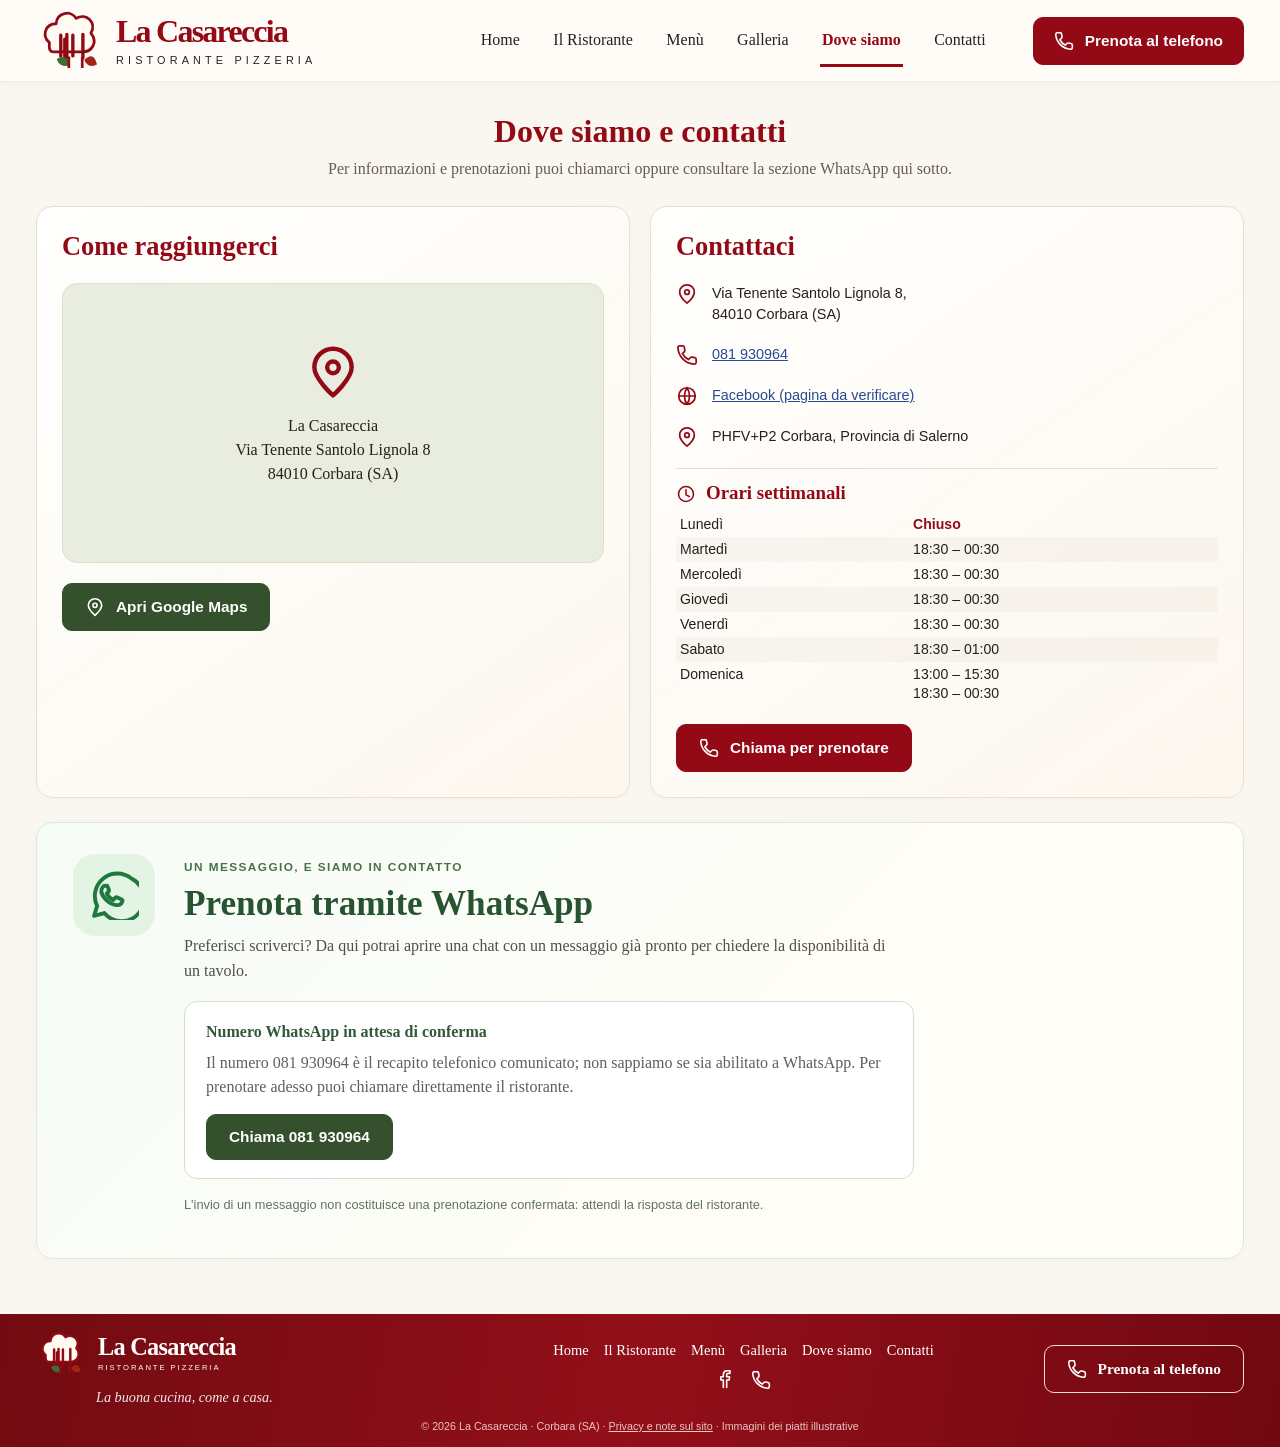
==== contatti.html @ fc39e76e "Add files via upload" ====
<!DOCTYPE html>
<html lang="it"><head><meta charset="utf-8"/><meta content="width=device-width,initial-scale=1,viewport-fit=cover" name="viewport"/><meta content="#910b15" name="theme-color"/><meta content="Indirizzo, telefono e orari di La Casareccia a Corbara." name="description"/><title>Dove siamo e contatti | La Casareccia · Corbara</title><link href="img/logo.svg" rel="icon" type="image/svg+xml"/><link href="css/style.css" rel="stylesheet"/><script defer="" src="js/menu-data.js"></script><script defer="" src="js/site-config.js"></script><script defer="" src="js/script.js"></script></head><body class=""><a class="sr-only" href="#contenuto">Vai al contenuto principale</a><header class="site-header"><div class="header-inner container"><a aria-label="La Casareccia, torna alla Home" class="brand" href="index.html"><img alt="" class="brand-icon" height="67" src="img/logo.svg" width="67"/><span><span class="brand-name">La Casareccia</span><span class="brand-subtitle">RISTORANTE PIZZERIA</span></span></a><nav aria-label="Navigazione principale" class="nav-links"><a href="index.html">Home</a><a href="ristorante.html">Il Ristorante</a><a href="menu.html">Menù</a><a href="galleria.html">Galleria</a><a aria-current="page" href="contatti.html">Dove siamo</a><a href="contatti.html#contatti">Contatti</a></nav><button class="btn header-cta" data-open-phone="" type="button"><svg aria-hidden="true" class="icon" fill="none" stroke="currentColor" stroke-linecap="round" stroke-linejoin="round" stroke-width="1.9" viewbox="0 0 24 24"><path d="M22 16.9v3a2 2 0 0 1-2.2 2A19 19 0 0 1 2.1 4.2 2 2 0 0 1 4.1 2h3a2 2 0 0 1 2 1.7l.5 3a2 2 0 0 1-.6 1.8l-2 2a16 16 0 0 0 6.5 6.5l2-2a2 2 0 0 1 1.8-.6l3 .5a2 2 0 0 1 1.7 2Z"></path></svg> Prenota al telefono</button><button aria-controls="mobile-navigation" aria-expanded="false" aria-label="Apri il menu di navigazione" class="menu-toggle" data-menu-toggle="" type="button"><svg aria-hidden="true" class="icon" fill="none" stroke="currentColor" stroke-linecap="round" stroke-linejoin="round" stroke-width="1.9" viewbox="0 0 24 24"><path d="M4 6h16M4 12h16M4 18h16"></path></svg></button></div></header><nav aria-label="Navigazione su smartphone" class="mobile-nav" id="mobile-navigation"><div class="mobile-nav-content"><a href="index.html">Home</a><a href="ristorante.html">Il Ristorante</a><a href="menu.html">Menù</a><a href="galleria.html">Galleria</a><a href="contatti.html">Dove siamo</a><a href="contatti.html#contatti">Contatti</a><button class="btn" data-open-phone="" type="button"><svg aria-hidden="true" class="icon" fill="none" stroke="currentColor" stroke-linecap="round" stroke-linejoin="round" stroke-width="1.9" viewbox="0 0 24 24"><path d="M22 16.9v3a2 2 0 0 1-2.2 2A19 19 0 0 1 2.1 4.2 2 2 0 0 1 4.1 2h3a2 2 0 0 1 2 1.7l.5 3a2 2 0 0 1-.6 1.8l-2 2a16 16 0 0 0 6.5 6.5l2-2a2 2 0 0 1 1.8-.6l3 .5a2 2 0 0 1 1.7 2Z"></path></svg> Prenota al telefono</button></div></nav><main class="subpage-main" id="contenuto"><div class="container"><h1 class="page-title">Dove siamo e contatti</h1><p class="page-sub">Per informazioni e prenotazioni puoi chiamarci oppure consultare la sezione WhatsApp qui sotto.</p><div class="contact-layout"><section class="surface contact-box"><h2>Come raggiungerci</h2><div class="contact-map"><svg aria-hidden="true" class="icon" fill="none" stroke="currentColor" stroke-linecap="round" stroke-linejoin="round" stroke-width="1.9" viewbox="0 0 24 24"><path d="M20 10c0 5-8 12-8 12S4 15 4 10a8 8 0 1 1 16 0Z"></path><circle cx="12" cy="10" r="2.5"></circle></svg><p>La Casareccia<br/>Via Tenente Santolo Lignola 8<br/>84010 Corbara (SA)</p></div><a class="btn btn-green" href="https://www.google.com/maps/search/?api=1&amp;query=Via+Tenente+Santolo+Lignola+8+Corbara+SA" rel="noopener noreferrer" target="_blank"><svg aria-hidden="true" class="icon" fill="none" stroke="currentColor" stroke-linecap="round" stroke-linejoin="round" stroke-width="1.9" viewbox="0 0 24 24"><path d="M20 10c0 5-8 12-8 12S4 15 4 10a8 8 0 1 1 16 0Z"></path><circle cx="12" cy="10" r="2.5"></circle></svg> Apri Google Maps</a></section><section class="surface contact-box" id="contatti"><h2>Contattaci</h2><ul class="info-links"><li><svg aria-hidden="true" class="icon" fill="none" stroke="currentColor" stroke-linecap="round" stroke-linejoin="round" stroke-width="1.9" viewbox="0 0 24 24"><path d="M20 10c0 5-8 12-8 12S4 15 4 10a8 8 0 1 1 16 0Z"></path><circle cx="12" cy="10" r="2.5"></circle></svg><span>Via Tenente Santolo Lignola 8,<br/>84010 Corbara (SA)</span></li><li><svg aria-hidden="true" class="icon" fill="none" stroke="currentColor" stroke-linecap="round" stroke-linejoin="round" stroke-width="1.9" viewbox="0 0 24 24"><path d="M22 16.9v3a2 2 0 0 1-2.2 2A19 19 0 0 1 2.1 4.2 2 2 0 0 1 4.1 2h3a2 2 0 0 1 2 1.7l.5 3a2 2 0 0 1-.6 1.8l-2 2a16 16 0 0 0 6.5 6.5l2-2a2 2 0 0 1 1.8-.6l3 .5a2 2 0 0 1 1.7 2Z"></path></svg><a href="tel:+39081930964">081 930964</a></li><li><svg aria-hidden="true" class="icon" fill="none" stroke="currentColor" stroke-linecap="round" stroke-linejoin="round" stroke-width="1.9" viewbox="0 0 24 24"><circle cx="12" cy="12" r="9"></circle><path d="M3 12h18M12 3a16 16 0 0 1 0 18M12 3a16 16 0 0 0 0 18"></path></svg><a href="https://www.facebook.com/" rel="noopener noreferrer" target="_blank">Facebook (pagina da verificare)</a></li><li><svg aria-hidden="true" class="icon" fill="none" stroke="currentColor" stroke-linecap="round" stroke-linejoin="round" stroke-width="1.9" viewbox="0 0 24 24"><path d="M20 10c0 5-8 12-8 12S4 15 4 10a8 8 0 1 1 16 0Z"></path><circle cx="12" cy="10" r="2.5"></circle></svg><span>PHFV+P2 Corbara, Provincia di Salerno</span></li></ul><hr class="home-divider"/><h3 class="hours-heading"><svg aria-hidden="true" class="icon" fill="none" stroke="currentColor" stroke-linecap="round" stroke-linejoin="round" stroke-width="1.9" viewbox="0 0 24 24"><circle cx="12" cy="12" r="9"></circle><path d="M12 7v6l4 2"></path></svg> Orari settimanali</h3><table class="opening-table"><caption class="sr-only">Orari di apertura da lunedì a domenica</caption><tbody><tr><td>Lunedì</td><td class="closed">Chiuso</td></tr><tr><td>Martedì</td><td>18:30 – 00:30</td></tr><tr><td>Mercoledì</td><td>18:30 – 00:30</td></tr><tr><td>Giovedì</td><td>18:30 – 00:30</td></tr><tr><td>Venerdì</td><td>18:30 – 00:30</td></tr><tr><td>Sabato</td><td>18:30 – 01:00</td></tr><tr><td>Domenica</td><td>13:00 – 15:30<span class="hours-extra">18:30 – 00:30</span></td></tr></tbody></table><a class="btn" href="tel:+39081930964" style="margin-top:18px"><svg aria-hidden="true" class="icon" fill="none" stroke="currentColor" stroke-linecap="round" stroke-linejoin="round" stroke-width="1.9" viewbox="0 0 24 24"><path d="M22 16.9v3a2 2 0 0 1-2.2 2A19 19 0 0 1 2.1 4.2 2 2 0 0 1 4.1 2h3a2 2 0 0 1 2 1.7l.5 3a2 2 0 0 1-.6 1.8l-2 2a16 16 0 0 0 6.5 6.5l2-2a2 2 0 0 1 1.8-.6l3 .5a2 2 0 0 1 1.7 2Z"></path></svg> Chiama per prenotare</a></section></div><section aria-labelledby="whatsapp-title" class="surface whatsapp-section" id="prenota-whatsapp">
<div aria-hidden="true" class="whatsapp-symbol">
<svg class="icon" fill="none" stroke="currentColor" stroke-linecap="round" stroke-linejoin="round" stroke-width="1.8" viewbox="0 0 24 24"><path d="M20.3 3.7A11 11 0 0 0 3.5 17.1L2 22l5-1.4A11 11 0 1 0 20.3 3.7Z"></path><path d="M8.4 7.7c-.3-.6-.6-.5-1-.5-.5 0-.9.3-1.2.7-1.4 1.7-.2 4.2 1.6 6.1 1.9 2 4.8 3.2 6.6 2.5.6-.2 1.3-1.2 1.5-1.8.1-.3 0-.5-.3-.7l-2.5-1.1c-.3-.1-.5 0-.7.2l-1 1.1c-1.3-.6-2.5-1.8-3.2-3.1l.9-1c.2-.3.3-.5.2-.8l-.9-2.1Z"></path></svg>
</div>
<div class="whatsapp-copy">
<span class="eyebrow">Un messaggio, e siamo in contatto</span>
<h2 id="whatsapp-title">Prenota tramite WhatsApp</h2>
<p>Preferisci scriverci? Da qui potrai aprire una chat con un messaggio già pronto per chiedere la disponibilità di un tavolo.</p>
<a class="btn btn-whatsapp" data-whatsapp-action="" hidden="" href="#prenota-whatsapp" rel="noopener noreferrer" target="_blank">Apri WhatsApp <span aria-hidden="true">↗</span></a>
<div class="whatsapp-pending" data-whatsapp-pending="" role="status">
<strong>Numero WhatsApp in attesa di conferma</strong>
<p>Il numero 081 930964 è il recapito telefonico comunicato; non sappiamo se sia abilitato a WhatsApp. Per prenotare adesso puoi chiamare direttamente il ristorante.</p>
<a class="btn btn-green" href="tel:+39081930964">Chiama 081 930964</a>
</div>
<p class="whatsapp-footnote">L'invio di un messaggio non costituisce una prenotazione confermata: attendi la risposta del ristorante.</p>
</div>
</section></div></main><footer class="site-footer"><div class="footer-inner container"><div><div class="brand footer-brand"><img alt="" class="brand-icon" height="50" src="img/logo.svg" width="50"/><span><span class="brand-name">La Casareccia</span><span class="brand-subtitle">RISTORANTE PIZZERIA</span></span></div><p class="footer-tagline">La buona cucina, come a casa.</p></div><div class="footer-center"><nav aria-label="Navigazione a piè di pagina" class="footer-links"><a href="index.html">Home</a><a href="ristorante.html">Il Ristorante</a><a href="menu.html">Menù</a><a href="galleria.html">Galleria</a><a href="contatti.html">Dove siamo</a><a href="contatti.html#contatti">Contatti</a></nav><div class="footer-social"><a aria-label="Facebook (pagina da verificare)" href="https://www.facebook.com/" rel="noopener noreferrer" target="_blank"><svg aria-hidden="true" class="icon" fill="none" stroke="currentColor" stroke-linecap="round" stroke-linejoin="round" stroke-width="1.9" viewbox="0 0 24 24"><path d="M14 21v-9h3l.5-4H14V6c0-1.2.4-2 2-2h2V1c-.5-.1-1.7-.2-3-.2-3 0-5 1.8-5 5V8H7v4h3v9"></path></svg></a><a aria-label="Chiama La Casareccia" href="tel:+39081930964"><svg aria-hidden="true" class="icon" fill="none" stroke="currentColor" stroke-linecap="round" stroke-linejoin="round" stroke-width="1.9" viewbox="0 0 24 24"><path d="M22 16.9v3a2 2 0 0 1-2.2 2A19 19 0 0 1 2.1 4.2 2 2 0 0 1 4.1 2h3a2 2 0 0 1 2 1.7l.5 3a2 2 0 0 1-.6 1.8l-2 2a16 16 0 0 0 6.5 6.5l2-2a2 2 0 0 1 1.8-.6l3 .5a2 2 0 0 1 1.7 2Z"></path></svg></a></div></div><div class="footer-end"><button class="btn btn-outline" data-open-phone="" type="button"><svg aria-hidden="true" class="icon" fill="none" stroke="currentColor" stroke-linecap="round" stroke-linejoin="round" stroke-width="1.9" viewbox="0 0 24 24"><path d="M22 16.9v3a2 2 0 0 1-2.2 2A19 19 0 0 1 2.1 4.2 2 2 0 0 1 4.1 2h3a2 2 0 0 1 2 1.7l.5 3a2 2 0 0 1-.6 1.8l-2 2a16 16 0 0 0 6.5 6.5l2-2a2 2 0 0 1 1.8-.6l3 .5a2 2 0 0 1 1.7 2Z"></path></svg> Prenota al telefono</button></div></div><div class="footer-copy container">© <span data-current-year="">2026</span> La Casareccia · Corbara (SA) · <a href="privacy.html" style="color:inherit">Privacy e note sul sito</a> · Immagini dei piatti illustrative</div></footer><div class="mobile-bottom-cta"><a class="btn btn-outline" href="menu.html"><svg aria-hidden="true" class="icon" fill="none" stroke="currentColor" stroke-linecap="round" stroke-linejoin="round" stroke-width="1.9" viewbox="0 0 24 24"><path d="M4 3v7a3 3 0 0 0 6 0V3M7 3v18M20 21V3c-4 2-5 5-5 10h5"></path></svg> Il menù</a><button class="btn" data-open-phone="" type="button"><svg aria-hidden="true" class="icon" fill="none" stroke="currentColor" stroke-linecap="round" stroke-linejoin="round" stroke-width="1.9" viewbox="0 0 24 24"><path d="M22 16.9v3a2 2 0 0 1-2.2 2A19 19 0 0 1 2.1 4.2 2 2 0 0 1 4.1 2h3a2 2 0 0 1 2 1.7l.5 3a2 2 0 0 1-.6 1.8l-2 2a16 16 0 0 0 6.5 6.5l2-2a2 2 0 0 1 1.8-.6l3 .5a2 2 0 0 1 1.7 2Z"></path></svg> Chiama e prenota</button></div><dialog aria-labelledby="dish-dialog-title" id="dish-dialog"><button aria-label="Chiudi dettagli piatto" class="dialog-close" data-close-dialog="" type="button"><svg aria-hidden="true" class="icon" fill="none" stroke="currentColor" stroke-linecap="round" stroke-linejoin="round" stroke-width="1.9" viewbox="0 0 24 24"><path d="M18 6 6 18M6 6l12 12"></path></svg></button><div id="dish-dialog-body"></div></dialog><dialog aria-labelledby="phone-dialog-title" class="phone-modal" id="phone-dialog">
<button aria-label="Chiudi il popup dei contatti" class="dialog-close" data-close-dialog="" type="button">
<svg aria-hidden="true" class="icon" fill="none" stroke="currentColor" stroke-linecap="round" stroke-linejoin="round" stroke-width="1.9" viewbox="0 0 24 24"><path d="M18 6 6 18M6 6l12 12"></path></svg>
</button>
<div class="phone-modal-body">
<span aria-hidden="true" class="phone-modal-icon">
<svg class="icon" fill="none" stroke="currentColor" stroke-linecap="round" stroke-linejoin="round" stroke-width="1.9" viewbox="0 0 24 24"><path d="M22 16.9v3a2 2 0 0 1-2.2 2A19 19 0 0 1 2.1 4.2 2 2 0 0 1 4.1 2h3a2 2 0 0 1 2 1.7l.5 3a2 2 0 0 1-.6 1.8l-2 2a16 16 0 0 0 6.5 6.5l2-2a2 2 0 0 1 1.8-.6l3 .5a2 2 0 0 1 1.7 2Z"></path></svg>
</span>
<p class="eyebrow">La Casareccia · Corbara</p>
<h2 id="phone-dialog-title">Prenota al telefono</h2>
<p>Per prenotare un tavolo, contattaci durante gli orari di apertura. Saremo felici di aiutarti.</p>
<a aria-label="Chiama il ristorante al numero 081 930964" class="phone-number" href="tel:+39081930964">081 930964</a>
<div class="phone-modal-actions">
<a class="btn" href="tel:+39081930964">Chiama ora</a>
<a class="btn btn-light" href="contatti.html#prenota-whatsapp">Contatti e WhatsApp <span aria-hidden="true">→</span></a>
</div>
<p class="phone-modal-note">Nessuna prenotazione viene inviata da questo sito. La disponibilità è confermata direttamente dal ristorante.</p>
</div>
</dialog></body></html>
---- css/style.css ----
/* LA CASARECCIA — CSS unico responsive. Nessun framework esterno. */
:root{--wine:#940916;--wine-dark:#6f0710;--green:#35502c;--gold:#c2a467;--ink:#25201d;--muted:#6b6560;--cream:#fffaf1;--paper:#fffdf8;--line:#eadfce;--shadow:0 14px 44px rgba(65,32,19,.09);--radius:17px;--container:1530px;font-synthesis:none}
*,*::before,*::after{box-sizing:border-box}html{scroll-behavior:smooth;scroll-padding-top:105px}body{margin:0;background:#faf7f0;color:var(--ink);font-family:Georgia,'Times New Roman',serif;font-size:16px;line-height:1.48}body.modal-open,body.nav-open{overflow:hidden}img{display:block;max-width:100%}button,input,select,textarea{font:inherit}button{cursor:pointer}a{color:inherit}a:hover{color:var(--wine)}:focus-visible{outline:3px solid #d99530;outline-offset:3px}h1,h2,h3,h4,p{margin-top:0}h1,h2,h3{line-height:1.1}h2{font-size:clamp(1.65rem,2.3vw,2.35rem)}h3{font-size:1.26rem}.sans,.small-label,.nav-links,.btn,.site-footer small,.card-subtitle,.phone-meta,.opening-table,.form-field,.field-note,.chip,.search-input,.category-copy,.dish-price,.dish-desc,.micro-text{font-family:Arial,Helvetica,sans-serif}.container{width:min(calc(100% - 72px),var(--container));margin-inline:auto}.sr-only{position:absolute;width:1px;height:1px;padding:0;margin:-1px;overflow:hidden;clip:rect(0,0,0,0);white-space:nowrap;border:0}.eyebrow{text-transform:uppercase;letter-spacing:.25em;color:#897344;font:bold .72rem Arial,Helvetica,sans-serif}.section-lead{max-width:68ch;color:#65594b}.accent{color:var(--wine)}.muted{color:var(--muted)}.nowrap{white-space:nowrap}
/* Header + desktop navigation */
.site-header{height:82px;background:rgba(255,252,247,.98);border-bottom:1px solid #efe9df;position:sticky;top:0;z-index:50;box-shadow:0 2px 10px rgba(0,0,0,.03)}.header-inner{height:100%;display:flex;align-items:center;gap:22px;justify-content:space-between}.brand{display:inline-flex;align-items:center;gap:13px;text-decoration:none;flex:none;color:var(--wine)}.brand-icon{width:67px;height:67px;flex:none}.brand-name{display:block;font-size:clamp(1.75rem,2.5vw,2.55rem);line-height:1;font-weight:bold;letter-spacing:-.055em}.brand-subtitle{display:block;font: .68rem Arial,Helvetica,sans-serif;letter-spacing:.38em;color:#282323;margin-top:7px}.nav-links{display:flex;align-items:center;gap:clamp(15px,2.3vw,40px);margin-left:auto}.nav-links a{font-family:Georgia,serif;font-size:1rem;text-decoration:none;padding:14px 2px 12px;border-bottom:3px solid transparent;white-space:nowrap}.nav-links a.active,.nav-links a[aria-current="page"]{color:var(--wine);border-bottom-color:var(--wine);font-weight:bold}.btn{display:inline-flex;align-items:center;justify-content:center;gap:11px;padding:13px 22px;background:var(--wine);color:#fff;text-decoration:none;border-radius:10px;border:1px solid var(--wine);font-size:.96rem;font-weight:600;line-height:1.15;min-height:46px;transition:background .2s,transform .2s,box-shadow .2s}.btn:hover{background:var(--wine-dark);color:#fff;transform:translateY(-1px);box-shadow:0 7px 16px rgba(110,0,9,.15)}.btn-outline{background:transparent;border-color:currentColor;color:inherit}.btn-outline:hover{background:#fff9ee;color:var(--wine)}.btn-green{background:var(--green);border-color:var(--green)}.btn-green:hover{background:#233920}.btn-light{background:var(--cream);color:var(--wine);border-color:#eee1d2}.btn-light:hover{color:var(--wine);background:white}.header-cta{white-space:nowrap;padding:13px 20px;margin-left:clamp(8px,1.8vw,28px)}.icon{width:20px;height:20px;stroke:currentColor;stroke-width:1.9;stroke-linecap:round;stroke-linejoin:round;fill:none;flex:none}.menu-toggle{display:none;border:0;background:transparent;color:var(--wine);width:48px;height:48px;border-radius:10px;align-items:center;justify-content:center}.mobile-nav{display:none}
/* Hero, reused by Home and Menu */
.hero{min-height:335px;background:linear-gradient(90deg,transparent 36%,rgba(22,12,7,.30) 49%,rgba(21,12,8,.93) 68%,#21130e 100%),#21130e url('../img/hero-pizza.webp') left center/62% 100% no-repeat;position:relative;color:white;display:flex;align-items:center}.hero-inner{display:flex;align-items:center;justify-content:flex-end;min-height:335px}.hero-content{width:48%;text-align:center;padding:28px 5px 25px 0}.hero h1{font-size:clamp(3rem,4.7vw,5rem);line-height:.91;letter-spacing:-.04em;margin:0}.hero h1 span{display:block;font-size:.58em;letter-spacing:-.025em;margin-top:4px}.hero-divider{display:flex;align-items:center;justify-content:center;gap:18px;margin:14px auto;color:#eccf82;font-size:1.45rem}.hero-divider::before,.hero-divider::after{content:"";height:2px;width:82px;background:#e8cc7a}.hero-lead{font-size:clamp(1.2rem,1.8vw,1.75rem);font-style:italic;margin-bottom:4px}.hero-description{max-width:540px;margin:0 auto 16px;font-size:clamp(1rem,1.35vw,1.23rem);line-height:1.35}.hero-actions{display:flex;justify-content:center;gap:12px;flex-wrap:wrap}.hero-actions .btn{min-width:190px}.hero-small,.hero-small .hero-inner{min-height:232px}.hero-small .hero-content{padding-block:22px}.hero-small h1{font-size:clamp(2.8rem,4.3vw,4.5rem)}.hero-small .hero-description{max-width:580px}.hero::before{content:"";position:absolute;inset:0;background:linear-gradient(0deg,rgba(30,10,5,.04),transparent);pointer-events:none}
/* Home layout */
.home-main{padding:15px 0 18px;background:linear-gradient(#faf7ef,#f9f3e8)}.home-grid{display:grid;grid-template-columns:minmax(260px, .92fr) minmax(490px,2.15fr) minmax(260px,.98fr);align-items:stretch;gap:13px}.surface{background:linear-gradient(145deg,rgba(255,255,255,.96),rgba(252,247,239,.95));border:1px solid var(--line);border-radius:var(--radius);box-shadow:0 2px 9px rgba(50,30,10,.018)}.home-panel{padding:20px 22px}.home-panel h2{color:var(--wine);font-size:1.7rem;margin-bottom:12px}.info-links{list-style:none;margin:0;padding:0;display:grid;gap:10px;font-family:Arial,Helvetica,sans-serif;font-size:.9rem}.info-links li{display:grid;grid-template-columns:26px 1fr;align-items:start;gap:10px}.info-links .icon{color:var(--wine);width:22px;height:22px}.info-links a{color:#284b91;overflow-wrap:anywhere}.home-divider{border:0;border-top:1px solid #e8ddd0;margin:20px 0 14px}.hours-heading{display:flex;align-items:center;gap:10px;color:var(--wine);font-size:1.18rem;margin-bottom:8px}.opening-table{border-collapse:collapse;width:100%;font-size:.88rem;line-height:1.35}.opening-table td{padding:3px 4px;vertical-align:top}.opening-table td:first-child{white-space:nowrap;width:43%}.opening-table td:last-child{font-variant-numeric:tabular-nums}.opening-table .closed{color:var(--wine);font-weight:bold}.opening-table .hours-extra{display:block}.opening-table tr:nth-child(even){background:rgba(120,94,60,.045)}.home-menu{padding:19px 16px 17px;text-align:center;position:relative;overflow:hidden}.home-menu::before{content:"";position:absolute;top:0;right:0;width:44%;height:200px;background:radial-gradient(ellipse at top right,rgba(203,176,124,.18),transparent 72%);pointer-events:none}.home-menu .eyebrow{display:block;text-align:left;margin:0 0 7px 9px}.home-menu h2{color:var(--wine);font-size:clamp(1.9rem,2.8vw,2.55rem);text-align:left;margin:0 8px 5px}.home-menu .lead{font-size:1.08rem;text-align:left;line-height:1.28;max-width:580px;margin:0 8px 16px}.home-categories{display:grid;grid-template-columns:repeat(5,minmax(0,1fr));gap:8px;margin-bottom:14px}.category-teaser{background:#fffdfa;border:1px solid #efe3d3;border-radius:10px;text-decoration:none;overflow:hidden;transition:transform .2s,border-color .2s,box-shadow .2s}.category-teaser:hover{transform:translateY(-4px);border-color:#cfab9e;box-shadow:0 9px 22px rgba(83,24,15,.11)}.category-teaser img{width:100%;aspect-ratio:1.1;object-fit:cover}.category-teaser strong{display:block;color:var(--wine);font-size:.98rem;margin:9px 3px 1px}.category-teaser small{display:block;font: .74rem/1.3 Arial,Helvetica,sans-serif;color:#6b605a;min-height:32px;margin-bottom:9px}.menu-promo-action{display:inline-flex;min-width:280px}.services-list{display:grid;gap:15px}.service-item{display:grid;grid-template-columns:38px 1fr;align-items:start;gap:10px}.service-icon{color:var(--wine);width:27px;height:27px}.service-item strong{display:block;font-size:.98rem;line-height:1.1}.service-item span{display:block;font: .79rem/1.32 Arial,Helvetica,sans-serif;color:#625e58;margin-top:3px}.home-lower{display:grid;grid-template-columns:repeat(3,minmax(0,1fr));gap:14px;padding:16px 0 3px}.home-lower .surface{padding:19px 21px}.home-lower h3{color:var(--wine);margin-bottom:10px}.home-lower p{font-size:.94rem;color:#514943;margin-bottom:12px}.home-lower a:not(.btn){color:var(--wine)}.mini-photo{height:125px;object-fit:cover;width:100%;border-radius:9px;margin-bottom:10px}.mini-map{height:125px;border-radius:10px;position:relative;overflow:hidden;border:1px solid #d8d6c5;background-color:#e7eadd;background-image:linear-gradient(30deg,transparent 47%,rgba(255,255,255,.95) 48%,rgba(255,255,255,.95) 51%,transparent 52%),linear-gradient(117deg,transparent 42%,#f6f5eb 43%,#f6f5eb 48%,transparent 49%),repeating-linear-gradient(0deg,transparent 0 30px,rgba(125,152,114,.11) 31px 33px),repeating-linear-gradient(90deg,transparent 0 40px,rgba(131,159,121,.14) 41px 43px);display:flex;align-items:center;justify-content:center;gap:9px;color:var(--wine);font:700 .9rem Arial,Helvetica,sans-serif;margin-bottom:9px}.mini-map .icon{width:37px;height:37px;filter:drop-shadow(0 2px 2px rgba(0,0,0,.08))}
/* Menu interface */
.menu-page{background:linear-gradient(#fcf8f1,#f6efe4);padding:19px 0 62px;min-height:65vh}.menu-intro{display:flex;justify-content:space-between;align-items:center;gap:16px;margin-bottom:15px}.menu-intro h2{margin:0;color:var(--wine);font-size:1.6rem}.menu-intro p{margin:0;color:#675d54;font: .87rem Arial,Helvetica,sans-serif}.menu-search{min-width:244px;background:#fff;border:1px solid #e3d3c3;border-radius:10px;padding:11px 14px 11px 40px;outline-offset:2px;background-image:url('../img/search.svg');background-repeat:no-repeat;background-position:13px center;background-size:18px;font: .9rem Arial,Helvetica,sans-serif}.category-nav-wrap{position:sticky;top:81px;z-index:25;background:rgba(251,247,239,.97);padding:9px 0;border-bottom:1px solid #ece0d2;margin-bottom:17px;backdrop-filter:blur(10px)}.category-nav{display:flex;gap:8px;overflow-x:auto;scrollbar-width:none;padding:0 1px 3px;white-space:nowrap}.category-nav::-webkit-scrollbar{display:none}.chip{background:#fffdfa;border:1px solid #e8d8ca;border-radius:10px;color:#63483c;cursor:pointer;padding:11px 15px;text-decoration:none;display:inline-flex;align-items:center;gap:9px;font-size:.87rem;flex:none}.chip:hover,.chip.active{background:var(--wine);border-color:var(--wine);color:white}.menu-category{position:relative;margin:0 0 17px;padding:16px 18px 16px;background:#fffdfa;border:1px solid #ede2d6;border-radius:16px;box-shadow:0 2px 12px rgba(56,33,13,.025);scroll-margin-top:150px}.category-head{display:flex;align-items:center;gap:14px;margin-bottom:12px}.category-head h2{font-size:1.72rem;color:var(--wine);margin:0}.category-copy{font-size:.83rem;color:#79675b;margin:2px 0 0}.category-icon{display:grid;place-items:center;width:44px;height:44px;border-radius:12px;background:#fff2e9;color:var(--wine);flex:none}.category-icon .icon{width:29px;height:29px}.carousel-outer{position:relative;padding:0 40px}.food-track{display:flex;gap:13px;overflow-x:auto;scroll-snap-type:x mandatory;scrollbar-width:none;scroll-behavior:smooth;padding:3px 2px 10px;overscroll-behavior-x:contain}.food-track::-webkit-scrollbar{display:none}.food-card{scroll-snap-align:start;flex:0 0 174px;display:flex;flex-direction:column;padding:0;border:1px solid #e6d8c8;border-radius:12px;background:#fff;overflow:hidden;text-align:left;box-shadow:0 2px 4px rgba(50,30,20,.025);transition:border-color .2s,box-shadow .2s,transform .2s;color:var(--ink)}.food-card:hover{border-color:#bf9292;box-shadow:0 9px 22px rgba(70,30,20,.11);transform:translateY(-2px)}.food-card img{height:128px;width:100%;object-fit:cover;background:#eadac8}.food-card-details{padding:8px 10px 11px;display:flex;flex:1;flex-direction:column;gap:4px}.food-card-name{font-size:.98rem;font-weight:700;line-height:1.22;min-height:2.25em}.food-card-meta{font:.73rem Arial,Helvetica,sans-serif;color:#7a685d}.food-card-price{display:block;color:var(--wine);font:bold .84rem Arial,Helvetica,sans-serif;margin-top:auto}.carousel-arrow{position:absolute;top:42%;transform:translateY(-50%);height:36px;width:36px;display:grid;place-items:center;border:1px solid #e6c9b1;border-radius:100px;background:#fffdfa;color:var(--wine);box-shadow:0 3px 9px rgba(30,10,4,.09);z-index:2}.carousel-arrow:hover{background:var(--wine);color:#fff}.carousel-arrow.prev{left:0}.carousel-arrow.next{right:0}.carousel-arrow[disabled]{opacity:.28;cursor:not-allowed}.menu-note{margin-top:20px;background:#fff7e6;border:1px solid #e9d7b5;padding:15px 18px;border-radius:12px;font:.88rem/1.55 Arial,Helvetica,sans-serif;color:#684c2d}.empty-search{text-align:center;padding:35px 15px;color:#7a6660;font-family:Arial,sans-serif}.food-card[hidden],.menu-category[hidden]{display:none!important}
/* Item details modal and native dialog */
dialog{border:0;padding:0;max-width:min(790px,calc(100vw - 28px));width:100%;border-radius:19px;background:#fffcf7;color:var(--ink);box-shadow:0 28px 120px rgba(0,0,0,.38);overflow:visible}dialog::backdrop{background:rgba(26,14,12,.66);backdrop-filter:blur(3px)}.dish-dialog-inner{display:grid;grid-template-columns:46% 54%;min-height:355px}.dish-dialog-image{width:100%;height:100%;min-height:355px;object-fit:cover;border-radius:19px 0 0 19px}.dish-dialog-info{padding:31px 33px 29px}.dialog-close{position:absolute;top:12px;right:12px;border:0;border-radius:50%;width:39px;height:39px;display:grid;place-items:center;background:#fff;color:var(--wine);z-index:2;box-shadow:0 2px 9px rgba(0,0,0,.1)}.dish-dialog-info .eyebrow{margin:0 0 7px}.dish-dialog-info h2{color:var(--wine);font-size:2.25rem;margin-bottom:11px}.dish-dialog-info .dish-description{font-size:1.01rem;color:#453f39;margin:0 0 20px}.dish-dialog-info .divider{height:1px;background:#eaded1;margin:19px 0}.dish-info-box{font:.88rem/1.6 Arial,Helvetica,sans-serif;color:#514d48}.dish-info-box strong{display:block;color:#2a211e;font-size:.9rem;margin-bottom:4px}.dialog-disclaimer{font:.78rem/1.55 Arial,Helvetica,sans-serif;color:#7b6057;background:#fbf0e7;border-radius:9px;padding:9px 12px;margin:14px 0}.dialog-actions{display:flex;gap:9px;flex-wrap:wrap;margin-top:15px}.dialog-actions .btn{flex:1}
/* Other pages */
.subpage-main{padding:32px 0 55px}.intro-grid{display:grid;grid-template-columns:1.15fr .85fr;align-items:center;gap:26px}.intro-grid .intro-photo{border-radius:17px;width:100%;height:370px;object-fit:cover;box-shadow:var(--shadow)}.intro-text h2{color:var(--wine);font-size:clamp(2rem,3vw,3rem)}.intro-text p{font-size:1.08rem;line-height:1.7;color:#554e45}.pill-features{display:flex;gap:10px;flex-wrap:wrap;margin:18px 0}.pill-features span{border:1px solid #dfcbb7;background:#fffcf8;border-radius:100px;padding:8px 14px;font: .82rem Arial,sans-serif}.gallery-grid{display:grid;grid-template-columns:repeat(3,minmax(0,1fr));gap:16px;margin-top:25px}.gallery-item{border:1px solid var(--line);background:#fff;border-radius:14px;overflow:hidden}.gallery-item img{height:245px;width:100%;object-fit:cover}.gallery-item figcaption{padding:11px 14px;font-size:1.06rem;color:var(--wine);font-weight:700}.page-title{text-align:center;color:var(--wine);margin-bottom:8px}.page-sub{text-align:center;max-width:720px;margin:0 auto 25px;color:#685c54}.contact-layout{display:grid;grid-template-columns:1fr 1fr;gap:20px}.contact-box{padding:25px}.contact-box h2{color:var(--wine);font-size:1.65rem}.contact-box .info-links{gap:19px}.contact-map{height:280px;display:flex;justify-content:center;align-items:center;flex-direction:column;gap:14px;border-radius:15px;background:#e9eddf;border:1px solid #dedfc8;margin:20px 0}.contact-map .icon{width:56px;height:56px;color:var(--wine)}.contact-map p{text-align:center;padding:0 15px}.privacy-text{max-width:820px;padding:28px 30px;margin:0 auto}.privacy-text h2{color:var(--wine)}
/* Footer */
.site-footer{background:linear-gradient(100deg,#720b11,#920f19 50%,#710811);color:#fff;padding:15px 0}.footer-inner{display:grid;grid-template-columns:1fr 1.4fr auto;align-items:center;gap:15px}.footer-brand .brand-name{font-size:1.52rem;letter-spacing:-.03em}.footer-brand .brand-icon{width:49px;height:49px}.footer-brand .brand-subtitle{font-size:.48rem;color:#fff;letter-spacing:.25em;margin-top:4px}.footer-tagline{font-size:.89rem;font-style:italic;margin:2px 0 0 60px;opacity:.9}.footer-center{text-align:center}.footer-links{display:flex;justify-content:center;gap:15px;flex-wrap:wrap}.footer-links a{color:#fff;text-decoration:none;font-size:.91rem}.footer-links a:hover{text-decoration:underline}.footer-social{display:flex;gap:16px;justify-content:center;margin-top:8px}.footer-social a{text-decoration:none;color:white;font-size:1.1rem}.footer-end{display:flex;flex-direction:column;gap:5px;align-items:flex-end}.footer-end .btn{border-color:#f7d9d5;font-family:Georgia,serif}.footer-copy{font: .67rem Arial,Helvetica,sans-serif;color:#f8d9d4;opacity:.9;text-align:center;padding-top:12px}.mobile-bottom-cta{display:none}
@media(min-width:1600px){.home-grid{grid-template-columns:340px minmax(580px,1fr) 348px}.home-panel{padding:22px 24px}}
@media(max-width:1240px){.container{width:min(calc(100% - 46px),var(--container))}.brand-name{font-size:2rem}.brand-icon{width:56px;height:56px}.brand-subtitle{font-size:.56rem}.header-inner{gap:12px}.nav-links{gap:16px}.nav-links a{font-size:.92rem}.header-cta{padding:11px 13px;margin-left:0}.home-grid{grid-template-columns:260px minmax(390px,1fr)}.services-panel{grid-column:1/-1}.services-list{grid-template-columns:repeat(3,minmax(0,1fr));gap:15px}.hero-content{width:51%}.home-lower{grid-template-columns:repeat(3,1fr)}}
@media(max-width:900px){.site-header{height:74px}.container{width:calc(100% - 32px)}.brand-name{font-size:1.9rem}.brand-icon{width:52px;height:52px}.nav-links,.header-cta{display:none}.menu-toggle{display:flex;margin-left:auto}.mobile-nav{display:flex;position:fixed;top:74px;left:0;right:0;bottom:0;background:rgba(31,19,14,.54);visibility:hidden;opacity:0;pointer-events:none;transition:opacity .22s,visibility .22s;z-index:49}.mobile-nav.open{visibility:visible;opacity:1;pointer-events:auto}.mobile-nav-content{margin-left:auto;width:min(365px,88vw);height:100%;background:#fffcf7;box-shadow:-10px 0 36px rgba(0,0,0,.18);padding:28px 23px;display:flex;flex-direction:column;gap:6px}.mobile-nav-content a:not(.btn){padding:13px 12px;font-size:1.16rem;text-decoration:none;border-bottom:1px solid #f0e8df}.mobile-nav-content .btn{margin-top:17px}.hero{background:linear-gradient(90deg,rgba(28,14,10,.22),rgba(28,14,10,.87)),#261711 url('../img/hero-pizza.webp') left center/cover no-repeat}.hero-inner{justify-content:center}.hero-content{width:100%;max-width:660px}.hero h1{font-size:clamp(3rem,6.2vw,4.5rem)}.hero-small,.hero-small .hero-inner{min-height:220px}.home-grid{grid-template-columns:1fr 1.6fr}.services-panel{grid-column:1/-1}.services-list{grid-template-columns:repeat(3,1fr)}.home-menu h2{font-size:2rem}.home-categories{grid-template-columns:repeat(3,minmax(0,1fr))}.category-teaser:nth-child(n+4){display:none}.home-lower{grid-template-columns:repeat(2,1fr)}.home-lower .surface:last-child{grid-column:1/-1}.footer-inner{grid-template-columns:1fr 1fr}.footer-end{display:none}.category-nav-wrap{top:73px}.food-card{flex-basis:165px}}
@media(max-width:620px){html{scroll-padding-top:118px}.container{width:calc(100% - 28px)}body{font-size:15px}.site-header{height:67px}.brand{gap:8px}.brand-icon{width:43px;height:43px}.brand-name{font-size:1.52rem}.brand-subtitle{font-size:.46rem;letter-spacing:.25em;margin-top:5px}.menu-toggle{width:42px;height:42px}.mobile-nav{top:67px}.hero{min-height:430px;background:linear-gradient(180deg,rgba(31,14,7,.05) 2%,rgba(28,12,7,.40) 32%,rgba(24,11,7,.96) 100%),#20100a url('../img/hero-pizza.webp') center top/auto 69% no-repeat;align-items:flex-end}.hero-inner{align-items:flex-end;min-height:430px}.hero-content{padding:120px 0 24px}.hero h1{font-size:clamp(2.85rem,12vw,4.1rem)}.hero h1 span{font-size:.57em}.hero-divider{margin:8px auto;gap:9px;font-size:1.2rem}.hero-divider::before,.hero-divider::after{width:60px}.hero-lead{font-size:1.23rem}.hero-description{font-size:.94rem;line-height:1.38;max-width:340px;margin-bottom:15px}.hero-actions{gap:8px}.hero-actions .btn{min-width:0;flex:1;padding:12px 7px;font-size:.85rem}.hero-small,.hero-small .hero-inner{min-height:244px}.hero-small{background:linear-gradient(180deg,rgba(12,8,5,.12),rgba(23,12,8,.82)),#24130d url('../img/hero-menu.webp') center center/cover no-repeat}.hero-small .hero-content{padding:55px 0 28px}.hero-small h1{font-size:2.8rem}.hero-small .hero-description{font-size:.98rem}.home-main{padding:12px 0 72px}.home-grid{display:flex;flex-direction:column;gap:12px}.home-panel{padding:19px}.home-panel h2{font-size:1.6rem}.info-links{grid-template-columns:1fr;font-size:.87rem}.opening-table{font-size:.9rem}.opening-table td{padding:4px}.home-menu{order:0;padding:20px 13px 18px}.home-menu .eyebrow{margin-left:3px}.home-menu h2{font-size:2.05rem;margin-inline:3px}.home-menu .lead{font-size:.99rem;margin:0 3px 14px}.home-categories{display:flex;gap:10px;overflow-x:auto;scroll-snap-type:x mandatory;scrollbar-width:none;padding:1px 2px 8px;margin-right:-13px;padding-right:15px}.home-categories::-webkit-scrollbar{display:none}.category-teaser{display:block!important;flex:0 0 136px;scroll-snap-align:start}.category-teaser img{aspect-ratio:1.25}.category-teaser strong{font-size:.94rem}.category-teaser small{font-size:.68rem}.menu-promo-action{min-width:0;width:100%}.services-list{grid-template-columns:1fr 1fr;gap:13px 9px}.service-item{grid-template-columns:26px 1fr;gap:6px}.service-icon{width:23px;height:23px}.service-item strong{font-size:.85rem}.service-item span{font-size:.71rem}.home-lower{grid-template-columns:1fr;padding:13px 0 5px}.home-lower .surface:last-child{grid-column:auto}.home-lower .surface{padding:18px}.menu-page{padding:11px 0 78px}.category-nav-wrap{top:66px;padding:7px 0;margin-bottom:10px}.chip{padding:9px 12px;font-size:.8rem}.menu-intro{display:flex;flex-direction:column;align-items:stretch;gap:10px}.menu-intro h2{font-size:1.48rem}.menu-search{width:100%;min-width:0}.menu-category{padding:13px 10px 11px;margin-bottom:10px;scroll-margin-top:120px}.category-head{margin:0 4px 9px;gap:8px}.category-head h2{font-size:1.57rem}.category-copy{font-size:.76rem}.category-icon{width:37px;height:37px}.category-icon .icon{width:23px;height:23px}.carousel-outer{padding:0}.carousel-arrow{display:none}.food-track{gap:9px;margin-right:-10px;padding:2px 10px 9px 2px;scroll-padding-left:2px}.food-card{flex:0 0 151px;border-radius:10px}.food-card img{height:125px}.food-card-details{padding:8px 9px 10px}.food-card-name{font-size:.93rem}.food-card-price{font-size:.78rem}.menu-note{font-size:.8rem;padding:13px}.dish-dialog-inner{grid-template-columns:1fr}.dish-dialog-image{min-height:0;height:210px;border-radius:17px 17px 0 0}.dish-dialog-info{padding:20px 21px 23px}.dish-dialog-info h2{font-size:1.88rem}.dish-dialog-info .dish-description{font-size:.92rem;margin-bottom:10px}.dish-dialog-info .divider{margin:10px 0}dialog{position:fixed;margin:auto auto 0;max-width:100vw;width:100%;max-height:90dvh;overflow:auto;border-radius:20px 20px 0 0}dialog::backdrop{background:rgba(18,12,8,.61)}.dialog-close{right:13px;top:12px}.intro-grid,.contact-layout{grid-template-columns:1fr}.subpage-main{padding:22px 0 78px}.intro-grid .intro-photo{height:235px}.intro-text h2{font-size:2rem}.intro-text p{font-size:.98rem}.gallery-grid{grid-template-columns:repeat(2,minmax(0,1fr));gap:9px}.gallery-item img{height:155px}.gallery-item figcaption{font-size:.91rem;padding:9px}.contact-box{padding:19px}.contact-map{height:210px}.footer-inner{display:block}.footer-brand{justify-content:center}.footer-brand .brand-name{font-size:1.6rem}.footer-tagline{text-align:center;margin-left:0}.footer-center{margin-top:16px}.footer-links{gap:9px 14px}.footer-links a{font-size:.84rem}.footer-copy{line-height:1.5}.site-footer{padding:20px 0 90px}.mobile-bottom-cta{position:fixed;bottom:0;left:0;right:0;z-index:40;display:flex;background:rgba(255,251,245,.98);padding:9px max(13px,env(safe-area-inset-right)) calc(9px + env(safe-area-inset-bottom));gap:10px;border-top:1px solid #eadbd1;box-shadow:0 -5px 20px rgba(45,25,18,.07)}.mobile-bottom-cta .btn{flex:1;padding:11px 9px;font-size:.85rem;min-height:44px}.mobile-bottom-cta .btn-outline{color:var(--wine);border-color:var(--wine)}.mobile-bottom-cta .btn-outline:hover{background:#fff1ee}.privacy-text{padding:22px 17px}}
@media(max-width:365px){.brand-name{font-size:1.36rem}.brand-icon{width:38px;height:38px}.brand-subtitle{letter-spacing:.2em}.hero h1{font-size:2.65rem}.services-list{grid-template-columns:1fr}}
@media(prefers-reduced-motion:reduce){html{scroll-behavior:auto}*,*::before,*::after{scroll-behavior:auto!important;transition:none!important;animation:none!important}}
/* Vincolo del progetto: ogni alimento occupa una card quadrata (1:1). */
.food-track{align-items:flex-start}
.food-card{height:174px;aspect-ratio:1/1}
.food-card img{height:105px;flex-shrink:0}
.food-card-details{height:69px;padding:6px 9px 7px;gap:2px;min-height:0}
.food-card-name{font-size:.86rem;line-height:1.14;min-height:0;max-height:2.28em;overflow:hidden;display:-webkit-box;-webkit-line-clamp:2;-webkit-box-orient:vertical}
.food-card-price{font-size:.68rem;line-height:1.15}
@media(max-width:900px){.food-card{height:165px}.food-card img{height:99px}.food-card-details{height:66px}}
@media(max-width:620px){.food-card{height:151px}.food-card img{height:90px}.food-card-details{height:61px;padding:5px 7px}.food-card-name{font-size:.79rem}.food-card-price{font-size:.64rem}}




/* --- Edizione solo frontend: popup telefono e prenotazione via WhatsApp --- */
[hidden] { display: none !important; }
:where(a, button, input):focus-visible { outline: 3px solid #b88c39; outline-offset: 3px; }
.phone-modal {
  width: min(490px, calc(100vw - 28px));
  max-width: min(490px, calc(100vw - 28px));
  max-height: min(90dvh, 630px);
  overflow-y: auto;
}
.phone-modal-body { padding: 36px 35px 30px; text-align:center; }
.phone-modal-icon {
  width: 60px; height: 60px; border-radius: 50%;
  display: inline-grid; place-items:center;
  background: #fceced; color: var(--wine); margin: 0 auto 15px;
}
.phone-modal-icon .icon { width:29px; height:29px; }
.phone-modal .eyebrow { color:#7f6a54; font-size:.75rem; text-transform:uppercase; letter-spacing:.18em; margin:0 0 6px; }
.phone-modal h2 { color:var(--wine); font-size:clamp(1.8rem, 4.5vw, 2.3rem); margin:0 0 10px; }
.phone-modal-body > p:not(.eyebrow) { color:#60534c; line-height:1.5; margin:0 auto 16px; }
.phone-number { display:inline-block; color:var(--wine); font:700 clamp(1.6rem, 5vw, 2.15rem) Georgia,serif; text-decoration:none; margin:0 0 18px; }
.phone-number:hover { text-decoration: underline; }
.phone-modal-actions { display:grid; grid-template-columns: 1fr 1fr; gap:10px; }
.phone-modal-actions .btn { min-width:0; font-family:Arial,Helvetica,sans-serif; padding:12px; text-align:center; }
.phone-modal .phone-modal-note { font: .76rem/1.5 Arial,Helvetica,sans-serif; color:#76685f; margin:18px 0 0; }
.whatsapp-section { margin-top:24px; padding:31px 36px; display:grid; grid-template-columns:88px minmax(0,1fr); gap:23px; align-items:start; border:1px solid #dce8db; background:linear-gradient(135deg,#f6fcf6,#fffdf8 64%); scroll-margin-top:108px; }
.whatsapp-symbol { width:82px; height:82px; border-radius:22px; background:#e3f4e5; color:#1f793c; display:grid;place-items:center; }
.whatsapp-symbol .icon { width:49px; height:49px; }
.whatsapp-copy .eyebrow { color:#48714b; font-size:.74rem; letter-spacing:.12em; text-transform:uppercase; }
.whatsapp-copy h2 { color:#275331; font-size:clamp(1.7rem,3vw,2.2rem); margin:7px 0 10px; }
.whatsapp-copy > p { color:#514f49; line-height:1.56; max-width:720px; }
.btn-whatsapp { background:#1c7a42; border-color:#1c7a42; margin-top:8px; }
.btn-whatsapp:hover { background:#11552e; border-color:#11552e; }
.whatsapp-pending { margin-top:18px; background:#fff; border:1px solid #d3dfd2; border-radius:13px; padding:18px 21px; max-width:730px; }
.whatsapp-pending strong { color:#315939; }
.whatsapp-pending p { margin:7px 0 15px; line-height:1.5; color:#5d6158; }
.whatsapp-pending .btn { width:fit-content; }
.whatsapp-copy .whatsapp-footnote { font:.8rem/1.5 Arial,Helvetica,sans-serif; color:#607363; margin-top:16px; }
@media(max-width:620px) {
  .phone-modal { max-height:88dvh; width:100%; max-width:100%; border-radius:20px 20px 0 0; }
  .phone-modal-body { padding:34px 20px calc(27px + env(safe-area-inset-bottom)); }
  .phone-modal-actions { grid-template-columns:1fr; }
  .whatsapp-section { grid-template-columns:1fr; gap:13px; padding:23px 18px; margin-top:13px; scroll-margin-top:85px; }
  .whatsapp-symbol { width:59px; height:59px; border-radius:16px; }
  .whatsapp-symbol .icon { width:36px; height:36px; }
  .whatsapp-pending { padding:15px; }
  .whatsapp-pending .btn { width:100%; }
}

/* Contrasto corretto del marchio nel footer scuro. */
.site-footer .footer-brand { color:#fff; }
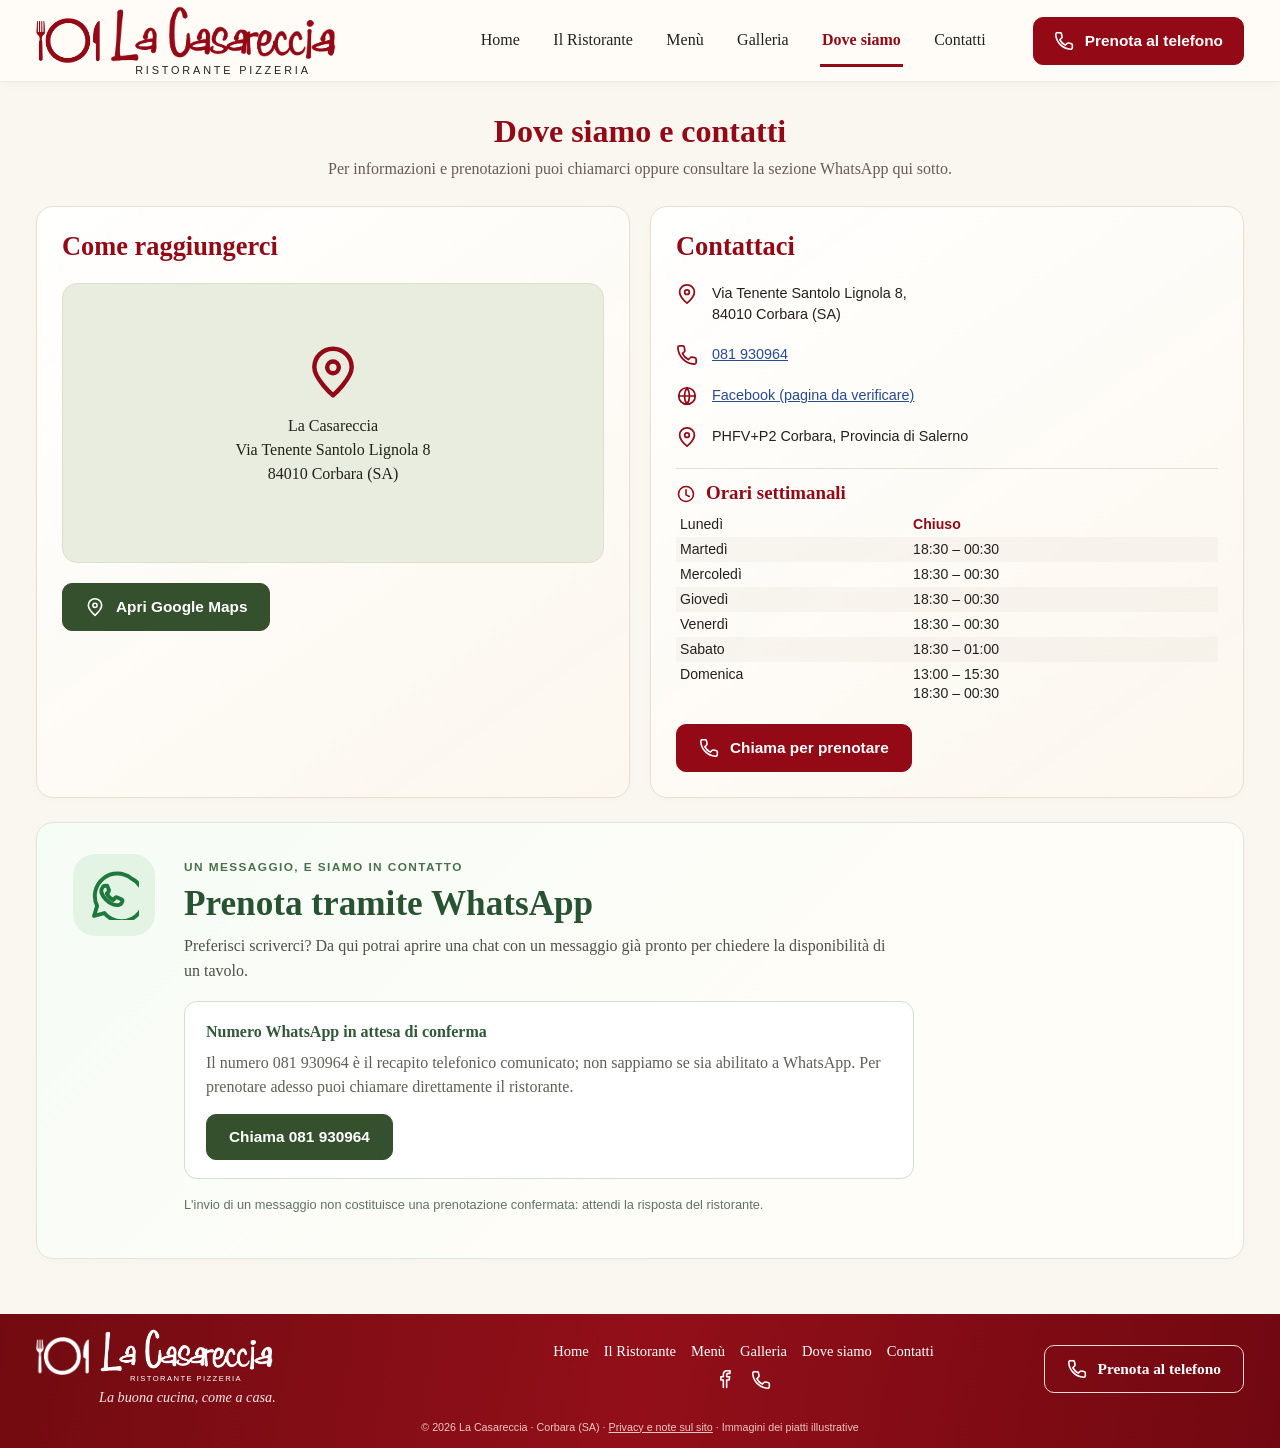
==== commit 8d4fdf7e: "Aggiornamento completo del sito" ====
--- a/contatti.html
+++ b/contatti.html
@@ -1,5 +1,6 @@
 <!DOCTYPE html>
-<html lang="it"><head><meta charset="utf-8"/><meta content="width=device-width,initial-scale=1,viewport-fit=cover" name="viewport"/><meta content="#910b15" name="theme-color"/><meta content="Indirizzo, telefono e orari di La Casareccia a Corbara." name="description"/><title>Dove siamo e contatti | La Casareccia · Corbara</title><link href="img/logo.svg" rel="icon" type="image/svg+xml"/><link href="css/style.css" rel="stylesheet"/><script defer="" src="js/menu-data.js"></script><script defer="" src="js/site-config.js"></script><script defer="" src="js/script.js"></script></head><body class=""><a class="sr-only" href="#contenuto">Vai al contenuto principale</a><header class="site-header"><div class="header-inner container"><a aria-label="La Casareccia, torna alla Home" class="brand" href="index.html"><img alt="" class="brand-icon" height="67" src="img/logo.svg" width="67"/><span><span class="brand-name">La Casareccia</span><span class="brand-subtitle">RISTORANTE PIZZERIA</span></span></a><nav aria-label="Navigazione principale" class="nav-links"><a href="index.html">Home</a><a href="ristorante.html">Il Ristorante</a><a href="menu.html">Menù</a><a href="galleria.html">Galleria</a><a aria-current="page" href="contatti.html">Dove siamo</a><a href="contatti.html#contatti">Contatti</a></nav><button class="btn header-cta" data-open-phone="" type="button"><svg aria-hidden="true" class="icon" fill="none" stroke="currentColor" stroke-linecap="round" stroke-linejoin="round" stroke-width="1.9" viewbox="0 0 24 24"><path d="M22 16.9v3a2 2 0 0 1-2.2 2A19 19 0 0 1 2.1 4.2 2 2 0 0 1 4.1 2h3a2 2 0 0 1 2 1.7l.5 3a2 2 0 0 1-.6 1.8l-2 2a16 16 0 0 0 6.5 6.5l2-2a2 2 0 0 1 1.8-.6l3 .5a2 2 0 0 1 1.7 2Z"></path></svg> Prenota al telefono</button><button aria-controls="mobile-navigation" aria-expanded="false" aria-label="Apri il menu di navigazione" class="menu-toggle" data-menu-toggle="" type="button"><svg aria-hidden="true" class="icon" fill="none" stroke="currentColor" stroke-linecap="round" stroke-linejoin="round" stroke-width="1.9" viewbox="0 0 24 24"><path d="M4 6h16M4 12h16M4 18h16"></path></svg></button></div></header><nav aria-label="Navigazione su smartphone" class="mobile-nav" id="mobile-navigation"><div class="mobile-nav-content"><a href="index.html">Home</a><a href="ristorante.html">Il Ristorante</a><a href="menu.html">Menù</a><a href="galleria.html">Galleria</a><a href="contatti.html">Dove siamo</a><a href="contatti.html#contatti">Contatti</a><button class="btn" data-open-phone="" type="button"><svg aria-hidden="true" class="icon" fill="none" stroke="currentColor" stroke-linecap="round" stroke-linejoin="round" stroke-width="1.9" viewbox="0 0 24 24"><path d="M22 16.9v3a2 2 0 0 1-2.2 2A19 19 0 0 1 2.1 4.2 2 2 0 0 1 4.1 2h3a2 2 0 0 1 2 1.7l.5 3a2 2 0 0 1-.6 1.8l-2 2a16 16 0 0 0 6.5 6.5l2-2a2 2 0 0 1 1.8-.6l3 .5a2 2 0 0 1 1.7 2Z"></path></svg> Prenota al telefono</button></div></nav><main class="subpage-main" id="contenuto"><div class="container"><h1 class="page-title">Dove siamo e contatti</h1><p class="page-sub">Per informazioni e prenotazioni puoi chiamarci oppure consultare la sezione WhatsApp qui sotto.</p><div class="contact-layout"><section class="surface contact-box"><h2>Come raggiungerci</h2><div class="contact-map"><svg aria-hidden="true" class="icon" fill="none" stroke="currentColor" stroke-linecap="round" stroke-linejoin="round" stroke-width="1.9" viewbox="0 0 24 24"><path d="M20 10c0 5-8 12-8 12S4 15 4 10a8 8 0 1 1 16 0Z"></path><circle cx="12" cy="10" r="2.5"></circle></svg><p>La Casareccia<br/>Via Tenente Santolo Lignola 8<br/>84010 Corbara (SA)</p></div><a class="btn btn-green" href="https://www.google.com/maps/search/?api=1&amp;query=Via+Tenente+Santolo+Lignola+8+Corbara+SA" rel="noopener noreferrer" target="_blank"><svg aria-hidden="true" class="icon" fill="none" stroke="currentColor" stroke-linecap="round" stroke-linejoin="round" stroke-width="1.9" viewbox="0 0 24 24"><path d="M20 10c0 5-8 12-8 12S4 15 4 10a8 8 0 1 1 16 0Z"></path><circle cx="12" cy="10" r="2.5"></circle></svg> Apri Google Maps</a></section><section class="surface contact-box" id="contatti"><h2>Contattaci</h2><ul class="info-links"><li><svg aria-hidden="true" class="icon" fill="none" stroke="currentColor" stroke-linecap="round" stroke-linejoin="round" stroke-width="1.9" viewbox="0 0 24 24"><path d="M20 10c0 5-8 12-8 12S4 15 4 10a8 8 0 1 1 16 0Z"></path><circle cx="12" cy="10" r="2.5"></circle></svg><span>Via Tenente Santolo Lignola 8,<br/>84010 Corbara (SA)</span></li><li><svg aria-hidden="true" class="icon" fill="none" stroke="currentColor" stroke-linecap="round" stroke-linejoin="round" stroke-width="1.9" viewbox="0 0 24 24"><path d="M22 16.9v3a2 2 0 0 1-2.2 2A19 19 0 0 1 2.1 4.2 2 2 0 0 1 4.1 2h3a2 2 0 0 1 2 1.7l.5 3a2 2 0 0 1-.6 1.8l-2 2a16 16 0 0 0 6.5 6.5l2-2a2 2 0 0 1 1.8-.6l3 .5a2 2 0 0 1 1.7 2Z"></path></svg><a href="tel:+39081930964">081 930964</a></li><li><svg aria-hidden="true" class="icon" fill="none" stroke="currentColor" stroke-linecap="round" stroke-linejoin="round" stroke-width="1.9" viewbox="0 0 24 24"><circle cx="12" cy="12" r="9"></circle><path d="M3 12h18M12 3a16 16 0 0 1 0 18M12 3a16 16 0 0 0 0 18"></path></svg><a href="https://www.facebook.com/" rel="noopener noreferrer" target="_blank">Facebook (pagina da verificare)</a></li><li><svg aria-hidden="true" class="icon" fill="none" stroke="currentColor" stroke-linecap="round" stroke-linejoin="round" stroke-width="1.9" viewbox="0 0 24 24"><path d="M20 10c0 5-8 12-8 12S4 15 4 10a8 8 0 1 1 16 0Z"></path><circle cx="12" cy="10" r="2.5"></circle></svg><span>PHFV+P2 Corbara, Provincia di Salerno</span></li></ul><hr class="home-divider"/><h3 class="hours-heading"><svg aria-hidden="true" class="icon" fill="none" stroke="currentColor" stroke-linecap="round" stroke-linejoin="round" stroke-width="1.9" viewbox="0 0 24 24"><circle cx="12" cy="12" r="9"></circle><path d="M12 7v6l4 2"></path></svg> Orari settimanali</h3><table class="opening-table"><caption class="sr-only">Orari di apertura da lunedì a domenica</caption><tbody><tr><td>Lunedì</td><td class="closed">Chiuso</td></tr><tr><td>Martedì</td><td>18:30 – 00:30</td></tr><tr><td>Mercoledì</td><td>18:30 – 00:30</td></tr><tr><td>Giovedì</td><td>18:30 – 00:30</td></tr><tr><td>Venerdì</td><td>18:30 – 00:30</td></tr><tr><td>Sabato</td><td>18:30 – 01:00</td></tr><tr><td>Domenica</td><td>13:00 – 15:30<span class="hours-extra">18:30 – 00:30</span></td></tr></tbody></table><a class="btn" href="tel:+39081930964" style="margin-top:18px"><svg aria-hidden="true" class="icon" fill="none" stroke="currentColor" stroke-linecap="round" stroke-linejoin="round" stroke-width="1.9" viewbox="0 0 24 24"><path d="M22 16.9v3a2 2 0 0 1-2.2 2A19 19 0 0 1 2.1 4.2 2 2 0 0 1 4.1 2h3a2 2 0 0 1 2 1.7l.5 3a2 2 0 0 1-.6 1.8l-2 2a16 16 0 0 0 6.5 6.5l2-2a2 2 0 0 1 1.8-.6l3 .5a2 2 0 0 1 1.7 2Z"></path></svg> Chiama per prenotare</a></section></div><section aria-labelledby="whatsapp-title" class="surface whatsapp-section" id="prenota-whatsapp">
+
+<html lang="it"><head><meta charset="utf-8"/><meta content="width=device-width,initial-scale=1,viewport-fit=cover" name="viewport"/><meta content="#910b15" name="theme-color"/><meta content="Indirizzo, telefono e orari di La Casareccia a Corbara." name="description"/><title>Dove siamo e contatti | La Casareccia · Corbara</title><link href="img/favicon.png" rel="icon" type="image/png"/><link href="css/style.css" rel="stylesheet"/><script defer="" src="js/menu-data.js"></script><script defer="" src="js/site-config.js"></script><script defer="" src="js/script.js"></script></head><body class=""><a class="sr-only" href="#contenuto">Vai al contenuto principale</a><header class="site-header"><div class="header-inner container"><a aria-label="La Casareccia, torna alla Home" class="brand" href="index.html"><span aria-hidden="true" class="brand-icon"></span><span><span class="brand-name" title="La Casareccia">La Casareccia</span><span class="brand-subtitle">RISTORANTE PIZZERIA</span></span></a><nav aria-label="Navigazione principale" class="nav-links"><a href="index.html">Home</a><a href="ristorante.html">Il Ristorante</a><a href="menu.html">Menù</a><a href="galleria.html">Galleria</a><a aria-current="page" href="contatti.html">Dove siamo</a><a href="contatti.html#contatti">Contatti</a></nav><button class="btn header-cta" data-open-phone="" type="button"><svg aria-hidden="true" class="icon" fill="none" stroke="currentColor" stroke-linecap="round" stroke-linejoin="round" stroke-width="1.9" viewbox="0 0 24 24"><path d="M22 16.9v3a2 2 0 0 1-2.2 2A19 19 0 0 1 2.1 4.2 2 2 0 0 1 4.1 2h3a2 2 0 0 1 2 1.7l.5 3a2 2 0 0 1-.6 1.8l-2 2a16 16 0 0 0 6.5 6.5l2-2a2 2 0 0 1 1.8-.6l3 .5a2 2 0 0 1 1.7 2Z"></path></svg> Prenota al telefono</button><button aria-controls="mobile-navigation" aria-expanded="false" aria-label="Apri il menu di navigazione" class="menu-toggle" data-menu-toggle="" type="button"><svg aria-hidden="true" class="icon" fill="none" stroke="currentColor" stroke-linecap="round" stroke-linejoin="round" stroke-width="1.9" viewbox="0 0 24 24"><path d="M4 6h16M4 12h16M4 18h16"></path></svg></button></div></header><nav aria-label="Navigazione su smartphone" class="mobile-nav" id="mobile-navigation"><div class="mobile-nav-content"><a href="index.html">Home</a><a href="ristorante.html">Il Ristorante</a><a href="menu.html">Menù</a><a href="galleria.html">Galleria</a><a href="contatti.html">Dove siamo</a><a href="contatti.html#contatti">Contatti</a><button class="btn" data-open-phone="" type="button"><svg aria-hidden="true" class="icon" fill="none" stroke="currentColor" stroke-linecap="round" stroke-linejoin="round" stroke-width="1.9" viewbox="0 0 24 24"><path d="M22 16.9v3a2 2 0 0 1-2.2 2A19 19 0 0 1 2.1 4.2 2 2 0 0 1 4.1 2h3a2 2 0 0 1 2 1.7l.5 3a2 2 0 0 1-.6 1.8l-2 2a16 16 0 0 0 6.5 6.5l2-2a2 2 0 0 1 1.8-.6l3 .5a2 2 0 0 1 1.7 2Z"></path></svg> Prenota al telefono</button></div></nav><main class="subpage-main" id="contenuto"><div class="container"><h1 class="page-title">Dove siamo e contatti</h1><p class="page-sub">Per informazioni e prenotazioni puoi chiamarci oppure consultare la sezione WhatsApp qui sotto.</p><div class="contact-layout"><section class="surface contact-box"><h2>Come raggiungerci</h2><div class="contact-map"><svg aria-hidden="true" class="icon" fill="none" stroke="currentColor" stroke-linecap="round" stroke-linejoin="round" stroke-width="1.9" viewbox="0 0 24 24"><path d="M20 10c0 5-8 12-8 12S4 15 4 10a8 8 0 1 1 16 0Z"></path><circle cx="12" cy="10" r="2.5"></circle></svg><p>La Casareccia<br/>Via Tenente Santolo Lignola 8<br/>84010 Corbara (SA)</p></div><a class="btn btn-green" href="https://www.google.com/maps/search/?api=1&amp;query=Via+Tenente+Santolo+Lignola+8+Corbara+SA" rel="noopener noreferrer" target="_blank"><svg aria-hidden="true" class="icon" fill="none" stroke="currentColor" stroke-linecap="round" stroke-linejoin="round" stroke-width="1.9" viewbox="0 0 24 24"><path d="M20 10c0 5-8 12-8 12S4 15 4 10a8 8 0 1 1 16 0Z"></path><circle cx="12" cy="10" r="2.5"></circle></svg> Apri Google Maps</a></section><section class="surface contact-box" id="contatti"><h2>Contattaci</h2><ul class="info-links"><li><svg aria-hidden="true" class="icon" fill="none" stroke="currentColor" stroke-linecap="round" stroke-linejoin="round" stroke-width="1.9" viewbox="0 0 24 24"><path d="M20 10c0 5-8 12-8 12S4 15 4 10a8 8 0 1 1 16 0Z"></path><circle cx="12" cy="10" r="2.5"></circle></svg><span>Via Tenente Santolo Lignola 8,<br/>84010 Corbara (SA)</span></li><li><svg aria-hidden="true" class="icon" fill="none" stroke="currentColor" stroke-linecap="round" stroke-linejoin="round" stroke-width="1.9" viewbox="0 0 24 24"><path d="M22 16.9v3a2 2 0 0 1-2.2 2A19 19 0 0 1 2.1 4.2 2 2 0 0 1 4.1 2h3a2 2 0 0 1 2 1.7l.5 3a2 2 0 0 1-.6 1.8l-2 2a16 16 0 0 0 6.5 6.5l2-2a2 2 0 0 1 1.8-.6l3 .5a2 2 0 0 1 1.7 2Z"></path></svg><a href="tel:+39081930964">081 930964</a></li><li><svg aria-hidden="true" class="icon" fill="none" stroke="currentColor" stroke-linecap="round" stroke-linejoin="round" stroke-width="1.9" viewbox="0 0 24 24"><circle cx="12" cy="12" r="9"></circle><path d="M3 12h18M12 3a16 16 0 0 1 0 18M12 3a16 16 0 0 0 0 18"></path></svg><a href="https://www.facebook.com/" rel="noopener noreferrer" target="_blank">Facebook (pagina da verificare)</a></li><li><svg aria-hidden="true" class="icon" fill="none" stroke="currentColor" stroke-linecap="round" stroke-linejoin="round" stroke-width="1.9" viewbox="0 0 24 24"><path d="M20 10c0 5-8 12-8 12S4 15 4 10a8 8 0 1 1 16 0Z"></path><circle cx="12" cy="10" r="2.5"></circle></svg><span>PHFV+P2 Corbara, Provincia di Salerno</span></li></ul><hr class="home-divider"/><h3 class="hours-heading"><svg aria-hidden="true" class="icon" fill="none" stroke="currentColor" stroke-linecap="round" stroke-linejoin="round" stroke-width="1.9" viewbox="0 0 24 24"><circle cx="12" cy="12" r="9"></circle><path d="M12 7v6l4 2"></path></svg> Orari settimanali</h3><table class="opening-table"><caption class="sr-only">Orari di apertura da lunedì a domenica</caption><tbody><tr><td>Lunedì</td><td class="closed">Chiuso</td></tr><tr><td>Martedì</td><td>18:30 – 00:30</td></tr><tr><td>Mercoledì</td><td>18:30 – 00:30</td></tr><tr><td>Giovedì</td><td>18:30 – 00:30</td></tr><tr><td>Venerdì</td><td>18:30 – 00:30</td></tr><tr><td>Sabato</td><td>18:30 – 01:00</td></tr><tr><td>Domenica</td><td>13:00 – 15:30<span class="hours-extra">18:30 – 00:30</span></td></tr></tbody></table><a class="btn" href="tel:+39081930964" style="margin-top:18px"><svg aria-hidden="true" class="icon" fill="none" stroke="currentColor" stroke-linecap="round" stroke-linejoin="round" stroke-width="1.9" viewbox="0 0 24 24"><path d="M22 16.9v3a2 2 0 0 1-2.2 2A19 19 0 0 1 2.1 4.2 2 2 0 0 1 4.1 2h3a2 2 0 0 1 2 1.7l.5 3a2 2 0 0 1-.6 1.8l-2 2a16 16 0 0 0 6.5 6.5l2-2a2 2 0 0 1 1.8-.6l3 .5a2 2 0 0 1 1.7 2Z"></path></svg> Chiama per prenotare</a></section></div><section aria-labelledby="whatsapp-title" class="surface whatsapp-section" id="prenota-whatsapp">
 <div aria-hidden="true" class="whatsapp-symbol">
 <svg class="icon" fill="none" stroke="currentColor" stroke-linecap="round" stroke-linejoin="round" stroke-width="1.8" viewbox="0 0 24 24"><path d="M20.3 3.7A11 11 0 0 0 3.5 17.1L2 22l5-1.4A11 11 0 1 0 20.3 3.7Z"></path><path d="M8.4 7.7c-.3-.6-.6-.5-1-.5-.5 0-.9.3-1.2.7-1.4 1.7-.2 4.2 1.6 6.1 1.9 2 4.8 3.2 6.6 2.5.6-.2 1.3-1.2 1.5-1.8.1-.3 0-.5-.3-.7l-2.5-1.1c-.3-.1-.5 0-.7.2l-1 1.1c-1.3-.6-2.5-1.8-3.2-3.1l.9-1c.2-.3.3-.5.2-.8l-.9-2.1Z"></path></svg>
 </div>
@@ -15,7 +16,7 @@
 </div>
 <p class="whatsapp-footnote">L'invio di un messaggio non costituisce una prenotazione confermata: attendi la risposta del ristorante.</p>
 </div>
-</section></div></main><footer class="site-footer"><div class="footer-inner container"><div><div class="brand footer-brand"><img alt="" class="brand-icon" height="50" src="img/logo.svg" width="50"/><span><span class="brand-name">La Casareccia</span><span class="brand-subtitle">RISTORANTE PIZZERIA</span></span></div><p class="footer-tagline">La buona cucina, come a casa.</p></div><div class="footer-center"><nav aria-label="Navigazione a piè di pagina" class="footer-links"><a href="index.html">Home</a><a href="ristorante.html">Il Ristorante</a><a href="menu.html">Menù</a><a href="galleria.html">Galleria</a><a href="contatti.html">Dove siamo</a><a href="contatti.html#contatti">Contatti</a></nav><div class="footer-social"><a aria-label="Facebook (pagina da verificare)" href="https://www.facebook.com/" rel="noopener noreferrer" target="_blank"><svg aria-hidden="true" class="icon" fill="none" stroke="currentColor" stroke-linecap="round" stroke-linejoin="round" stroke-width="1.9" viewbox="0 0 24 24"><path d="M14 21v-9h3l.5-4H14V6c0-1.2.4-2 2-2h2V1c-.5-.1-1.7-.2-3-.2-3 0-5 1.8-5 5V8H7v4h3v9"></path></svg></a><a aria-label="Chiama La Casareccia" href="tel:+39081930964"><svg aria-hidden="true" class="icon" fill="none" stroke="currentColor" stroke-linecap="round" stroke-linejoin="round" stroke-width="1.9" viewbox="0 0 24 24"><path d="M22 16.9v3a2 2 0 0 1-2.2 2A19 19 0 0 1 2.1 4.2 2 2 0 0 1 4.1 2h3a2 2 0 0 1 2 1.7l.5 3a2 2 0 0 1-.6 1.8l-2 2a16 16 0 0 0 6.5 6.5l2-2a2 2 0 0 1 1.8-.6l3 .5a2 2 0 0 1 1.7 2Z"></path></svg></a></div></div><div class="footer-end"><button class="btn btn-outline" data-open-phone="" type="button"><svg aria-hidden="true" class="icon" fill="none" stroke="currentColor" stroke-linecap="round" stroke-linejoin="round" stroke-width="1.9" viewbox="0 0 24 24"><path d="M22 16.9v3a2 2 0 0 1-2.2 2A19 19 0 0 1 2.1 4.2 2 2 0 0 1 4.1 2h3a2 2 0 0 1 2 1.7l.5 3a2 2 0 0 1-.6 1.8l-2 2a16 16 0 0 0 6.5 6.5l2-2a2 2 0 0 1 1.8-.6l3 .5a2 2 0 0 1 1.7 2Z"></path></svg> Prenota al telefono</button></div></div><div class="footer-copy container">© <span data-current-year="">2026</span> La Casareccia · Corbara (SA) · <a href="privacy.html" style="color:inherit">Privacy e note sul sito</a> · Immagini dei piatti illustrative</div></footer><div class="mobile-bottom-cta"><a class="btn btn-outline" href="menu.html"><svg aria-hidden="true" class="icon" fill="none" stroke="currentColor" stroke-linecap="round" stroke-linejoin="round" stroke-width="1.9" viewbox="0 0 24 24"><path d="M4 3v7a3 3 0 0 0 6 0V3M7 3v18M20 21V3c-4 2-5 5-5 10h5"></path></svg> Il menù</a><button class="btn" data-open-phone="" type="button"><svg aria-hidden="true" class="icon" fill="none" stroke="currentColor" stroke-linecap="round" stroke-linejoin="round" stroke-width="1.9" viewbox="0 0 24 24"><path d="M22 16.9v3a2 2 0 0 1-2.2 2A19 19 0 0 1 2.1 4.2 2 2 0 0 1 4.1 2h3a2 2 0 0 1 2 1.7l.5 3a2 2 0 0 1-.6 1.8l-2 2a16 16 0 0 0 6.5 6.5l2-2a2 2 0 0 1 1.8-.6l3 .5a2 2 0 0 1 1.7 2Z"></path></svg> Chiama e prenota</button></div><dialog aria-labelledby="dish-dialog-title" id="dish-dialog"><button aria-label="Chiudi dettagli piatto" class="dialog-close" data-close-dialog="" type="button"><svg aria-hidden="true" class="icon" fill="none" stroke="currentColor" stroke-linecap="round" stroke-linejoin="round" stroke-width="1.9" viewbox="0 0 24 24"><path d="M18 6 6 18M6 6l12 12"></path></svg></button><div id="dish-dialog-body"></div></dialog><dialog aria-labelledby="phone-dialog-title" class="phone-modal" id="phone-dialog">
+</section></div></main><footer class="site-footer"><div class="footer-inner container"><div><div class="brand footer-brand"><span aria-hidden="true" class="brand-icon"></span><span><span class="brand-name" title="La Casareccia">La Casareccia</span><span class="brand-subtitle">RISTORANTE PIZZERIA</span></span></div><p class="footer-tagline">La buona cucina, come a casa.</p></div><div class="footer-center"><nav aria-label="Navigazione a piè di pagina" class="footer-links"><a href="index.html">Home</a><a href="ristorante.html">Il Ristorante</a><a href="menu.html">Menù</a><a href="galleria.html">Galleria</a><a href="contatti.html">Dove siamo</a><a href="contatti.html#contatti">Contatti</a></nav><div class="footer-social"><a aria-label="Facebook (pagina da verificare)" href="https://www.facebook.com/" rel="noopener noreferrer" target="_blank"><svg aria-hidden="true" class="icon" fill="none" stroke="currentColor" stroke-linecap="round" stroke-linejoin="round" stroke-width="1.9" viewbox="0 0 24 24"><path d="M14 21v-9h3l.5-4H14V6c0-1.2.4-2 2-2h2V1c-.5-.1-1.7-.2-3-.2-3 0-5 1.8-5 5V8H7v4h3v9"></path></svg></a><a aria-label="Chiama La Casareccia" href="tel:+39081930964"><svg aria-hidden="true" class="icon" fill="none" stroke="currentColor" stroke-linecap="round" stroke-linejoin="round" stroke-width="1.9" viewbox="0 0 24 24"><path d="M22 16.9v3a2 2 0 0 1-2.2 2A19 19 0 0 1 2.1 4.2 2 2 0 0 1 4.1 2h3a2 2 0 0 1 2 1.7l.5 3a2 2 0 0 1-.6 1.8l-2 2a16 16 0 0 0 6.5 6.5l2-2a2 2 0 0 1 1.8-.6l3 .5a2 2 0 0 1 1.7 2Z"></path></svg></a></div></div><div class="footer-end"><button class="btn btn-outline" data-open-phone="" type="button"><svg aria-hidden="true" class="icon" fill="none" stroke="currentColor" stroke-linecap="round" stroke-linejoin="round" stroke-width="1.9" viewbox="0 0 24 24"><path d="M22 16.9v3a2 2 0 0 1-2.2 2A19 19 0 0 1 2.1 4.2 2 2 0 0 1 4.1 2h3a2 2 0 0 1 2 1.7l.5 3a2 2 0 0 1-.6 1.8l-2 2a16 16 0 0 0 6.5 6.5l2-2a2 2 0 0 1 1.8-.6l3 .5a2 2 0 0 1 1.7 2Z"></path></svg> Prenota al telefono</button></div></div><div class="footer-copy container">© <span data-current-year="">2026</span> La Casareccia · Corbara (SA) · <a href="privacy.html" style="color:inherit">Privacy e note sul sito</a> · Immagini dei piatti illustrative</div></footer><div class="mobile-bottom-cta"><a class="btn btn-outline" href="menu.html"><svg aria-hidden="true" class="icon" fill="none" stroke="currentColor" stroke-linecap="round" stroke-linejoin="round" stroke-width="1.9" viewbox="0 0 24 24"><path d="M4 3v7a3 3 0 0 0 6 0V3M7 3v18M20 21V3c-4 2-5 5-5 10h5"></path></svg> Il menù</a><button class="btn" data-open-phone="" type="button"><svg aria-hidden="true" class="icon" fill="none" stroke="currentColor" stroke-linecap="round" stroke-linejoin="round" stroke-width="1.9" viewbox="0 0 24 24"><path d="M22 16.9v3a2 2 0 0 1-2.2 2A19 19 0 0 1 2.1 4.2 2 2 0 0 1 4.1 2h3a2 2 0 0 1 2 1.7l.5 3a2 2 0 0 1-.6 1.8l-2 2a16 16 0 0 0 6.5 6.5l2-2a2 2 0 0 1 1.8-.6l3 .5a2 2 0 0 1 1.7 2Z"></path></svg> Chiama e prenota</button></div><dialog aria-labelledby="dish-dialog-title" id="dish-dialog"><button aria-label="Chiudi dettagli piatto" class="dialog-close" data-close-dialog="" type="button"><svg aria-hidden="true" class="icon" fill="none" stroke="currentColor" stroke-linecap="round" stroke-linejoin="round" stroke-width="1.9" viewbox="0 0 24 24"><path d="M18 6 6 18M6 6l12 12"></path></svg></button><div id="dish-dialog-body"></div></dialog><dialog aria-labelledby="phone-dialog-title" class="phone-modal" id="phone-dialog">
 <button aria-label="Chiudi il popup dei contatti" class="dialog-close" data-close-dialog="" type="button">
 <svg aria-hidden="true" class="icon" fill="none" stroke="currentColor" stroke-linecap="round" stroke-linejoin="round" stroke-width="1.9" viewbox="0 0 24 24"><path d="M18 6 6 18M6 6l12 12"></path></svg>
 </button>
--- a/css/style.css
+++ b/css/style.css
@@ -84,3 +84,74 @@
 
 /* Contrasto corretto del marchio nel footer scuro. */
 .site-footer .footer-brand { color:#fff; }
+
+
+/* Identità visiva: logo e calligrafia ricavati dalle immagini ufficiali fornite. */
+.brand-icon {
+  display:block;
+  width:64px;
+  height:58px;
+  flex:none;
+  background-color:var(--wine);
+  -webkit-mask:url('../img/logo-posate-mask.png') center / contain no-repeat;
+  mask:url('../img/logo-posate-mask.png') center / contain no-repeat;
+}
+.brand {gap:10px;}
+.brand-name {
+  display:block;
+  width:226px;
+  height:auto;
+  aspect-ratio: 1258 / 313;
+  flex:none;
+  font-size:0 !important;
+  line-height:0;
+  letter-spacing:0;
+  background-color:var(--wine);
+  -webkit-mask:url('../img/logo-scritta-mask.png') center / contain no-repeat;
+  mask:url('../img/logo-scritta-mask.png') center / contain no-repeat;
+}
+.brand-subtitle {margin-top:2px;text-align:center;letter-spacing:.26em;}
+.footer-brand .brand-icon {width:53px;height:45px;background-color:white;}
+.footer-brand .brand-name {width:174px;background-color:white;}
+.footer-brand .brand-subtitle {margin-top:2px;letter-spacing:.18em;}
+.footer-tagline {margin-left:63px;}
+.hero h1 .hero-wordmark {
+  display:block;
+  width:min(100%,520px);
+  height:auto;
+  aspect-ratio:1258 / 313;
+  margin:0 auto 2px;
+  font-size:0 !important;
+  line-height:0;
+  letter-spacing:0;
+  background-color:white;
+  -webkit-mask:url('../img/logo-scritta-mask.png') center / contain no-repeat;
+  mask:url('../img/logo-scritta-mask.png') center / contain no-repeat;
+}
+.hero h1 .hero-type {margin-top:0;letter-spacing:-.025em;}
+@media(max-width:1240px) {
+  .brand-icon {width:55px;height:51px;}
+  .brand-name {width:194px;}
+  .brand-subtitle {font-size:.54rem;}
+}
+@media(max-width:900px) {
+  .brand-icon {width:53px;height:48px;}
+  .brand-name {width:210px;}
+  .brand-subtitle {font-size:.54rem;}
+}
+@media(max-width:620px) {
+  .brand {gap:7px;}
+  .brand-icon {width:45px;height:43px;}
+  .brand-name {width:178px;}
+  .brand-subtitle {font-size:.43rem;letter-spacing:.22em;margin-top:1px;}
+  .footer-brand .brand-icon {width:50px;height:43px;}
+  .footer-brand .brand-name {width:174px;}
+  .hero h1 .hero-wordmark {width:min(100%,315px);margin-bottom:5px;}
+  .hero h1 .hero-type {font-size:.57em;}
+}
+@media(max-width:365px) {
+  .brand-icon {width:40px;height:40px;}
+  .brand-name {width:152px;}
+  .brand-subtitle {font-size:.39rem;letter-spacing:.16em;}
+  .hero h1 .hero-wordmark {width:min(100%,285px);}
+}
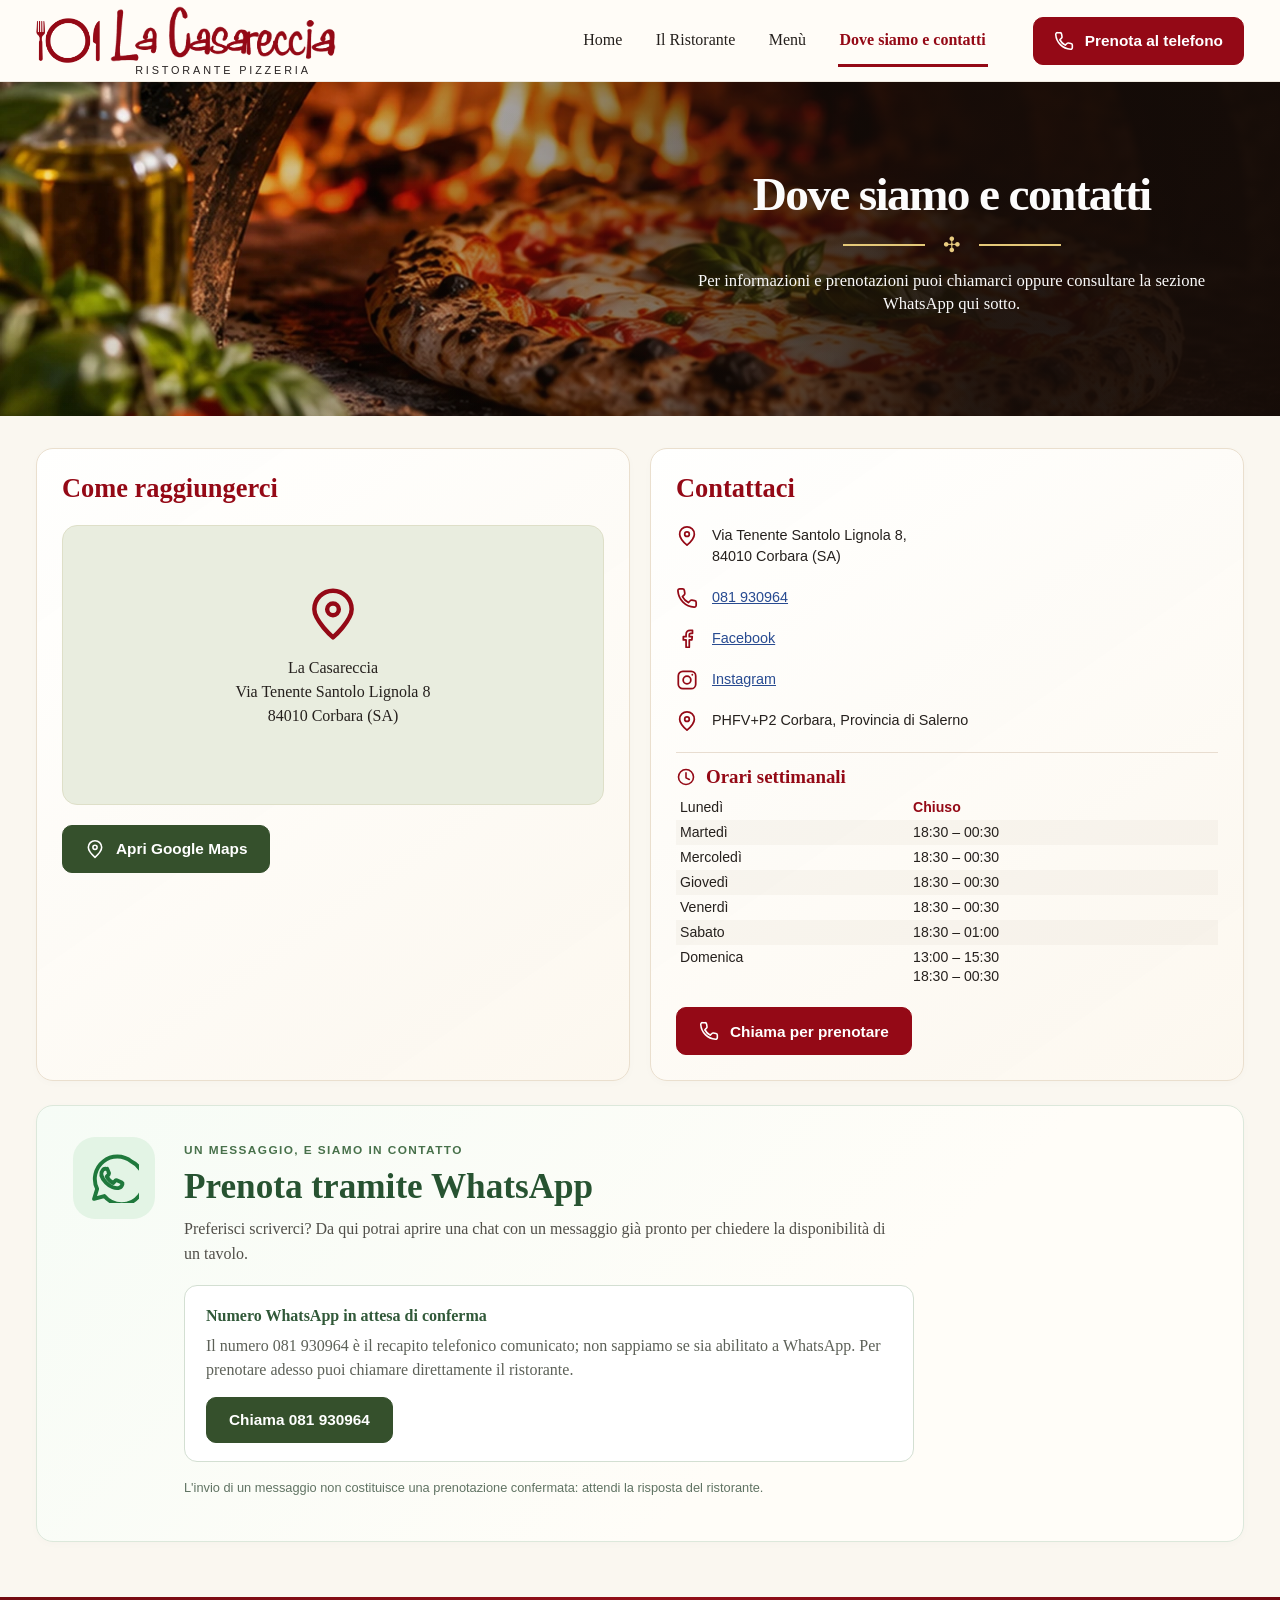
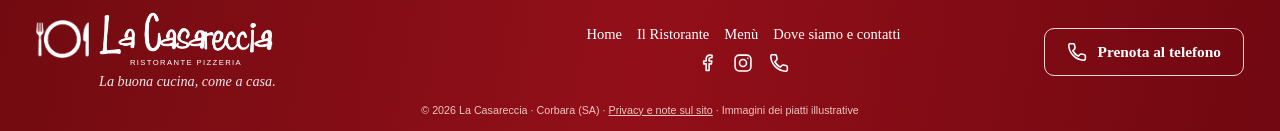
==== commit 4136e749: "aggiornamento social" ====
--- a/contatti.html
+++ b/contatti.html
@@ -1,37 +1,458 @@
 <!DOCTYPE html>
 
-<html lang="it"><head><meta charset="utf-8"/><meta content="width=device-width,initial-scale=1,viewport-fit=cover" name="viewport"/><meta content="#910b15" name="theme-color"/><meta content="Indirizzo, telefono e orari di La Casareccia a Corbara." name="description"/><title>Dove siamo e contatti | La Casareccia · Corbara</title><link href="img/favicon.png" rel="icon" type="image/png"/><link href="css/style.css" rel="stylesheet"/><script defer="" src="js/menu-data.js"></script><script defer="" src="js/site-config.js"></script><script defer="" src="js/script.js"></script></head><body class=""><a class="sr-only" href="#contenuto">Vai al contenuto principale</a><header class="site-header"><div class="header-inner container"><a aria-label="La Casareccia, torna alla Home" class="brand" href="index.html"><span aria-hidden="true" class="brand-icon"></span><span><span class="brand-name" title="La Casareccia">La Casareccia</span><span class="brand-subtitle">RISTORANTE PIZZERIA</span></span></a><nav aria-label="Navigazione principale" class="nav-links"><a href="index.html">Home</a><a href="ristorante.html">Il Ristorante</a><a href="menu.html">Menù</a><a href="galleria.html">Galleria</a><a aria-current="page" href="contatti.html">Dove siamo</a><a href="contatti.html#contatti">Contatti</a></nav><button class="btn header-cta" data-open-phone="" type="button"><svg aria-hidden="true" class="icon" fill="none" stroke="currentColor" stroke-linecap="round" stroke-linejoin="round" stroke-width="1.9" viewbox="0 0 24 24"><path d="M22 16.9v3a2 2 0 0 1-2.2 2A19 19 0 0 1 2.1 4.2 2 2 0 0 1 4.1 2h3a2 2 0 0 1 2 1.7l.5 3a2 2 0 0 1-.6 1.8l-2 2a16 16 0 0 0 6.5 6.5l2-2a2 2 0 0 1 1.8-.6l3 .5a2 2 0 0 1 1.7 2Z"></path></svg> Prenota al telefono</button><button aria-controls="mobile-navigation" aria-expanded="false" aria-label="Apri il menu di navigazione" class="menu-toggle" data-menu-toggle="" type="button"><svg aria-hidden="true" class="icon" fill="none" stroke="currentColor" stroke-linecap="round" stroke-linejoin="round" stroke-width="1.9" viewbox="0 0 24 24"><path d="M4 6h16M4 12h16M4 18h16"></path></svg></button></div></header><nav aria-label="Navigazione su smartphone" class="mobile-nav" id="mobile-navigation"><div class="mobile-nav-content"><a href="index.html">Home</a><a href="ristorante.html">Il Ristorante</a><a href="menu.html">Menù</a><a href="galleria.html">Galleria</a><a href="contatti.html">Dove siamo</a><a href="contatti.html#contatti">Contatti</a><button class="btn" data-open-phone="" type="button"><svg aria-hidden="true" class="icon" fill="none" stroke="currentColor" stroke-linecap="round" stroke-linejoin="round" stroke-width="1.9" viewbox="0 0 24 24"><path d="M22 16.9v3a2 2 0 0 1-2.2 2A19 19 0 0 1 2.1 4.2 2 2 0 0 1 4.1 2h3a2 2 0 0 1 2 1.7l.5 3a2 2 0 0 1-.6 1.8l-2 2a16 16 0 0 0 6.5 6.5l2-2a2 2 0 0 1 1.8-.6l3 .5a2 2 0 0 1 1.7 2Z"></path></svg> Prenota al telefono</button></div></nav><main class="subpage-main" id="contenuto"><div class="container"><h1 class="page-title">Dove siamo e contatti</h1><p class="page-sub">Per informazioni e prenotazioni puoi chiamarci oppure consultare la sezione WhatsApp qui sotto.</p><div class="contact-layout"><section class="surface contact-box"><h2>Come raggiungerci</h2><div class="contact-map"><svg aria-hidden="true" class="icon" fill="none" stroke="currentColor" stroke-linecap="round" stroke-linejoin="round" stroke-width="1.9" viewbox="0 0 24 24"><path d="M20 10c0 5-8 12-8 12S4 15 4 10a8 8 0 1 1 16 0Z"></path><circle cx="12" cy="10" r="2.5"></circle></svg><p>La Casareccia<br/>Via Tenente Santolo Lignola 8<br/>84010 Corbara (SA)</p></div><a class="btn btn-green" href="https://www.google.com/maps/search/?api=1&amp;query=Via+Tenente+Santolo+Lignola+8+Corbara+SA" rel="noopener noreferrer" target="_blank"><svg aria-hidden="true" class="icon" fill="none" stroke="currentColor" stroke-linecap="round" stroke-linejoin="round" stroke-width="1.9" viewbox="0 0 24 24"><path d="M20 10c0 5-8 12-8 12S4 15 4 10a8 8 0 1 1 16 0Z"></path><circle cx="12" cy="10" r="2.5"></circle></svg> Apri Google Maps</a></section><section class="surface contact-box" id="contatti"><h2>Contattaci</h2><ul class="info-links"><li><svg aria-hidden="true" class="icon" fill="none" stroke="currentColor" stroke-linecap="round" stroke-linejoin="round" stroke-width="1.9" viewbox="0 0 24 24"><path d="M20 10c0 5-8 12-8 12S4 15 4 10a8 8 0 1 1 16 0Z"></path><circle cx="12" cy="10" r="2.5"></circle></svg><span>Via Tenente Santolo Lignola 8,<br/>84010 Corbara (SA)</span></li><li><svg aria-hidden="true" class="icon" fill="none" stroke="currentColor" stroke-linecap="round" stroke-linejoin="round" stroke-width="1.9" viewbox="0 0 24 24"><path d="M22 16.9v3a2 2 0 0 1-2.2 2A19 19 0 0 1 2.1 4.2 2 2 0 0 1 4.1 2h3a2 2 0 0 1 2 1.7l.5 3a2 2 0 0 1-.6 1.8l-2 2a16 16 0 0 0 6.5 6.5l2-2a2 2 0 0 1 1.8-.6l3 .5a2 2 0 0 1 1.7 2Z"></path></svg><a href="tel:+39081930964">081 930964</a></li><li><svg aria-hidden="true" class="icon" fill="none" stroke="currentColor" stroke-linecap="round" stroke-linejoin="round" stroke-width="1.9" viewbox="0 0 24 24"><circle cx="12" cy="12" r="9"></circle><path d="M3 12h18M12 3a16 16 0 0 1 0 18M12 3a16 16 0 0 0 0 18"></path></svg><a href="https://www.facebook.com/" rel="noopener noreferrer" target="_blank">Facebook (pagina da verificare)</a></li><li><svg aria-hidden="true" class="icon" fill="none" stroke="currentColor" stroke-linecap="round" stroke-linejoin="round" stroke-width="1.9" viewbox="0 0 24 24"><path d="M20 10c0 5-8 12-8 12S4 15 4 10a8 8 0 1 1 16 0Z"></path><circle cx="12" cy="10" r="2.5"></circle></svg><span>PHFV+P2 Corbara, Provincia di Salerno</span></li></ul><hr class="home-divider"/><h3 class="hours-heading"><svg aria-hidden="true" class="icon" fill="none" stroke="currentColor" stroke-linecap="round" stroke-linejoin="round" stroke-width="1.9" viewbox="0 0 24 24"><circle cx="12" cy="12" r="9"></circle><path d="M12 7v6l4 2"></path></svg> Orari settimanali</h3><table class="opening-table"><caption class="sr-only">Orari di apertura da lunedì a domenica</caption><tbody><tr><td>Lunedì</td><td class="closed">Chiuso</td></tr><tr><td>Martedì</td><td>18:30 – 00:30</td></tr><tr><td>Mercoledì</td><td>18:30 – 00:30</td></tr><tr><td>Giovedì</td><td>18:30 – 00:30</td></tr><tr><td>Venerdì</td><td>18:30 – 00:30</td></tr><tr><td>Sabato</td><td>18:30 – 01:00</td></tr><tr><td>Domenica</td><td>13:00 – 15:30<span class="hours-extra">18:30 – 00:30</span></td></tr></tbody></table><a class="btn" href="tel:+39081930964" style="margin-top:18px"><svg aria-hidden="true" class="icon" fill="none" stroke="currentColor" stroke-linecap="round" stroke-linejoin="round" stroke-width="1.9" viewbox="0 0 24 24"><path d="M22 16.9v3a2 2 0 0 1-2.2 2A19 19 0 0 1 2.1 4.2 2 2 0 0 1 4.1 2h3a2 2 0 0 1 2 1.7l.5 3a2 2 0 0 1-.6 1.8l-2 2a16 16 0 0 0 6.5 6.5l2-2a2 2 0 0 1 1.8-.6l3 .5a2 2 0 0 1 1.7 2Z"></path></svg> Chiama per prenotare</a></section></div><section aria-labelledby="whatsapp-title" class="surface whatsapp-section" id="prenota-whatsapp">
-<div aria-hidden="true" class="whatsapp-symbol">
-<svg class="icon" fill="none" stroke="currentColor" stroke-linecap="round" stroke-linejoin="round" stroke-width="1.8" viewbox="0 0 24 24"><path d="M20.3 3.7A11 11 0 0 0 3.5 17.1L2 22l5-1.4A11 11 0 1 0 20.3 3.7Z"></path><path d="M8.4 7.7c-.3-.6-.6-.5-1-.5-.5 0-.9.3-1.2.7-1.4 1.7-.2 4.2 1.6 6.1 1.9 2 4.8 3.2 6.6 2.5.6-.2 1.3-1.2 1.5-1.8.1-.3 0-.5-.3-.7l-2.5-1.1c-.3-.1-.5 0-.7.2l-1 1.1c-1.3-.6-2.5-1.8-3.2-3.1l.9-1c.2-.3.3-.5.2-.8l-.9-2.1Z"></path></svg>
-</div>
-<div class="whatsapp-copy">
-<span class="eyebrow">Un messaggio, e siamo in contatto</span>
-<h2 id="whatsapp-title">Prenota tramite WhatsApp</h2>
-<p>Preferisci scriverci? Da qui potrai aprire una chat con un messaggio già pronto per chiedere la disponibilità di un tavolo.</p>
-<a class="btn btn-whatsapp" data-whatsapp-action="" hidden="" href="#prenota-whatsapp" rel="noopener noreferrer" target="_blank">Apri WhatsApp <span aria-hidden="true">↗</span></a>
-<div class="whatsapp-pending" data-whatsapp-pending="" role="status">
-<strong>Numero WhatsApp in attesa di conferma</strong>
-<p>Il numero 081 930964 è il recapito telefonico comunicato; non sappiamo se sia abilitato a WhatsApp. Per prenotare adesso puoi chiamare direttamente il ristorante.</p>
-<a class="btn btn-green" href="tel:+39081930964">Chiama 081 930964</a>
-</div>
-<p class="whatsapp-footnote">L'invio di un messaggio non costituisce una prenotazione confermata: attendi la risposta del ristorante.</p>
-</div>
-</section></div></main><footer class="site-footer"><div class="footer-inner container"><div><div class="brand footer-brand"><span aria-hidden="true" class="brand-icon"></span><span><span class="brand-name" title="La Casareccia">La Casareccia</span><span class="brand-subtitle">RISTORANTE PIZZERIA</span></span></div><p class="footer-tagline">La buona cucina, come a casa.</p></div><div class="footer-center"><nav aria-label="Navigazione a piè di pagina" class="footer-links"><a href="index.html">Home</a><a href="ristorante.html">Il Ristorante</a><a href="menu.html">Menù</a><a href="galleria.html">Galleria</a><a href="contatti.html">Dove siamo</a><a href="contatti.html#contatti">Contatti</a></nav><div class="footer-social"><a aria-label="Facebook (pagina da verificare)" href="https://www.facebook.com/" rel="noopener noreferrer" target="_blank"><svg aria-hidden="true" class="icon" fill="none" stroke="currentColor" stroke-linecap="round" stroke-linejoin="round" stroke-width="1.9" viewbox="0 0 24 24"><path d="M14 21v-9h3l.5-4H14V6c0-1.2.4-2 2-2h2V1c-.5-.1-1.7-.2-3-.2-3 0-5 1.8-5 5V8H7v4h3v9"></path></svg></a><a aria-label="Chiama La Casareccia" href="tel:+39081930964"><svg aria-hidden="true" class="icon" fill="none" stroke="currentColor" stroke-linecap="round" stroke-linejoin="round" stroke-width="1.9" viewbox="0 0 24 24"><path d="M22 16.9v3a2 2 0 0 1-2.2 2A19 19 0 0 1 2.1 4.2 2 2 0 0 1 4.1 2h3a2 2 0 0 1 2 1.7l.5 3a2 2 0 0 1-.6 1.8l-2 2a16 16 0 0 0 6.5 6.5l2-2a2 2 0 0 1 1.8-.6l3 .5a2 2 0 0 1 1.7 2Z"></path></svg></a></div></div><div class="footer-end"><button class="btn btn-outline" data-open-phone="" type="button"><svg aria-hidden="true" class="icon" fill="none" stroke="currentColor" stroke-linecap="round" stroke-linejoin="round" stroke-width="1.9" viewbox="0 0 24 24"><path d="M22 16.9v3a2 2 0 0 1-2.2 2A19 19 0 0 1 2.1 4.2 2 2 0 0 1 4.1 2h3a2 2 0 0 1 2 1.7l.5 3a2 2 0 0 1-.6 1.8l-2 2a16 16 0 0 0 6.5 6.5l2-2a2 2 0 0 1 1.8-.6l3 .5a2 2 0 0 1 1.7 2Z"></path></svg> Prenota al telefono</button></div></div><div class="footer-copy container">© <span data-current-year="">2026</span> La Casareccia · Corbara (SA) · <a href="privacy.html" style="color:inherit">Privacy e note sul sito</a> · Immagini dei piatti illustrative</div></footer><div class="mobile-bottom-cta"><a class="btn btn-outline" href="menu.html"><svg aria-hidden="true" class="icon" fill="none" stroke="currentColor" stroke-linecap="round" stroke-linejoin="round" stroke-width="1.9" viewbox="0 0 24 24"><path d="M4 3v7a3 3 0 0 0 6 0V3M7 3v18M20 21V3c-4 2-5 5-5 10h5"></path></svg> Il menù</a><button class="btn" data-open-phone="" type="button"><svg aria-hidden="true" class="icon" fill="none" stroke="currentColor" stroke-linecap="round" stroke-linejoin="round" stroke-width="1.9" viewbox="0 0 24 24"><path d="M22 16.9v3a2 2 0 0 1-2.2 2A19 19 0 0 1 2.1 4.2 2 2 0 0 1 4.1 2h3a2 2 0 0 1 2 1.7l.5 3a2 2 0 0 1-.6 1.8l-2 2a16 16 0 0 0 6.5 6.5l2-2a2 2 0 0 1 1.8-.6l3 .5a2 2 0 0 1 1.7 2Z"></path></svg> Chiama e prenota</button></div><dialog aria-labelledby="dish-dialog-title" id="dish-dialog"><button aria-label="Chiudi dettagli piatto" class="dialog-close" data-close-dialog="" type="button"><svg aria-hidden="true" class="icon" fill="none" stroke="currentColor" stroke-linecap="round" stroke-linejoin="round" stroke-width="1.9" viewbox="0 0 24 24"><path d="M18 6 6 18M6 6l12 12"></path></svg></button><div id="dish-dialog-body"></div></dialog><dialog aria-labelledby="phone-dialog-title" class="phone-modal" id="phone-dialog">
-<button aria-label="Chiudi il popup dei contatti" class="dialog-close" data-close-dialog="" type="button">
-<svg aria-hidden="true" class="icon" fill="none" stroke="currentColor" stroke-linecap="round" stroke-linejoin="round" stroke-width="1.9" viewbox="0 0 24 24"><path d="M18 6 6 18M6 6l12 12"></path></svg>
+<html lang="it">
+  <head>
+    <meta charset="utf-8"/>
+    <meta content="width=device-width,initial-scale=1,viewport-fit=cover" name="viewport"/>
+    <meta content="#910b15" name="theme-color"/>
+    <meta content="Indirizzo, telefono e orari di La Casareccia a Corbara." name="description"/>
+    <title>Dove siamo e contatti | La Casareccia · Corbara</title>
+    <link href="img/favicon.png" rel="icon" type="image/png"/>
+    <link href="css/style.css" rel="stylesheet"/>
+    <script defer="" src="js/menu-data.js">
+    </script>
+    <script defer="" src="js/site-config.js">
+    </script>
+    <script defer="" src="js/script.js">
+    </script>
+  </head>
+  <body class="">
+    <a class="sr-only" href="#contenuto">Vai al contenuto principale</a>
+    <header class="site-header">
+      <div class="header-inner container">
+        <a aria-label="La Casareccia, torna alla Home" class="brand" href="index.html"><span aria-hidden="true" class="brand-icon"></span><span><span class="brand-name" title="La Casareccia">La Casareccia</span><span class="brand-subtitle">RISTORANTE PIZZERIA</span></span>
+        </a>
+        <nav aria-label="Navigazione principale" class="nav-links">
+          <a href="index.html">Home</a>
+          <a href="ristorante.html">Il Ristorante</a>
+          <a href="menu.html">Menù</a>
+          <a aria-current="page" href="contatti.html">Dove siamo e contatti</a>
+        </nav>
+        <button class="btn header-cta" data-open-phone="" type="button"><svg
+          aria-hidden="true"
+          class="icon"
+          fill="none"
+          stroke="currentColor"
+          stroke-linecap="round"
+          stroke-linejoin="round"
+          stroke-width="1.9"
+          viewbox="0 0 24 24"
+        >
+            <path d="M22 16.9v3a2 2 0 0 1-2.2 2A19 19 0 0 1 2.1 4.2 2 2 0 0 1 4.1 2h3a2 2 0 0 1 2 1.7l.5 3a2 2 0 0 1-.6 1.8l-2 2a16 16 0 0 0 6.5 6.5l2-2a2 2 0 0 1 1.8-.6l3 .5a2 2 0 0 1 1.7 2Z">
+            </path></svg> Prenota al telefono</button>
+        <button
+          aria-controls="mobile-navigation"
+          aria-expanded="false"
+          aria-label="Apri il menu di navigazione"
+          class="menu-toggle"
+          data-menu-toggle=""
+          type="button"
+        ><svg
+          aria-hidden="true"
+          class="icon"
+          fill="none"
+          stroke="currentColor"
+          stroke-linecap="round"
+          stroke-linejoin="round"
+          stroke-width="1.9"
+          viewbox="0 0 24 24"
+        >
+            <path d="M4 6h16M4 12h16M4 18h16">
+            </path></svg>
+        </button>
+      </div>
+    </header>
+    <nav aria-label="Navigazione su smartphone" class="mobile-nav" id="mobile-navigation">
+      <div class="mobile-nav-content">
+        <a href="index.html">Home</a>
+        <a href="ristorante.html">Il Ristorante</a>
+        <a href="menu.html">Menù</a>
+        <a href="contatti.html">Dove siamo e contatti</a>
+        <button class="btn" data-open-phone="" type="button"><svg
+          aria-hidden="true"
+          class="icon"
+          fill="none"
+          stroke="currentColor"
+          stroke-linecap="round"
+          stroke-linejoin="round"
+          stroke-width="1.9"
+          viewbox="0 0 24 24"
+        >
+            <path d="M22 16.9v3a2 2 0 0 1-2.2 2A19 19 0 0 1 2.1 4.2 2 2 0 0 1 4.1 2h3a2 2 0 0 1 2 1.7l.5 3a2 2 0 0 1-.6 1.8l-2 2a16 16 0 0 0 6.5 6.5l2-2a2 2 0 0 1 1.8-.6l3 .5a2 2 0 0 1 1.7 2Z">
+            </path></svg> Prenota al telefono</button>
+      </div>
+    </nav>
+    <section aria-label="Introduzione ai contatti" class="hero hero-small">
+      <div class="container hero-inner">
+        <div class="hero-content">
+          <h1>Dove siamo e contatti</h1>
+          <div class="hero-divider">✣</div>
+          <p class="hero-description">Per informazioni e prenotazioni puoi chiamarci oppure consultare la sezione WhatsApp qui sotto.</p>
+        </div>
+      </div>
+    </section>
+    <main class="subpage-main" id="contenuto">
+      <div class="container">
+        <div class="contact-layout">
+          <section class="surface contact-box">
+            <h2>Come raggiungerci</h2>
+            <div class="contact-map">
+              <svg
+                aria-hidden="true"
+                class="icon"
+                fill="none"
+                stroke="currentColor"
+                stroke-linecap="round"
+                stroke-linejoin="round"
+                stroke-width="1.9"
+                viewbox="0 0 24 24"
+              >
+                <path d="M20 10c0 5-8 12-8 12S4 15 4 10a8 8 0 1 1 16 0Z">
+                </path>
+                <circle cx="12" cy="10" r="2.5">
+                </circle>
+              </svg>
+              <p>La Casareccia<br/>Via Tenente Santolo Lignola 8<br/>84010 Corbara (SA)</p>
+            </div>
+            <a
+              class="btn btn-green"
+              href="https://www.google.com/maps/search/?api=1&amp;query=Via+Tenente+Santolo+Lignola+8+Corbara+SA"
+              rel="noopener noreferrer"
+              target="_blank"
+            ><svg
+              aria-hidden="true"
+              class="icon"
+              fill="none"
+              stroke="currentColor"
+              stroke-linecap="round"
+              stroke-linejoin="round"
+              stroke-width="1.9"
+              viewbox="0 0 24 24"
+            >
+                <path d="M20 10c0 5-8 12-8 12S4 15 4 10a8 8 0 1 1 16 0Z">
+                </path>
+                <circle cx="12" cy="10" r="2.5">
+                </circle></svg> Apri Google Maps</a>
+          </section>
+          <section class="surface contact-box" id="contatti">
+            <h2>Contattaci</h2>
+            <ul class="info-links">
+              <li>
+                <svg
+                  aria-hidden="true"
+                  class="icon"
+                  fill="none"
+                  stroke="currentColor"
+                  stroke-linecap="round"
+                  stroke-linejoin="round"
+                  stroke-width="1.9"
+                  viewbox="0 0 24 24"
+                >
+                  <path d="M20 10c0 5-8 12-8 12S4 15 4 10a8 8 0 1 1 16 0Z">
+                  </path>
+                  <circle cx="12" cy="10" r="2.5">
+                  </circle>
+                </svg>
+                <span>Via Tenente Santolo Lignola 8,<br/>84010 Corbara (SA)</span>
+              </li>
+              <li>
+                <svg
+                  aria-hidden="true"
+                  class="icon"
+                  fill="none"
+                  stroke="currentColor"
+                  stroke-linecap="round"
+                  stroke-linejoin="round"
+                  stroke-width="1.9"
+                  viewbox="0 0 24 24"
+                >
+                  <path d="M22 16.9v3a2 2 0 0 1-2.2 2A19 19 0 0 1 2.1 4.2 2 2 0 0 1 4.1 2h3a2 2 0 0 1 2 1.7l.5 3a2 2 0 0 1-.6 1.8l-2 2a16 16 0 0 0 6.5 6.5l2-2a2 2 0 0 1 1.8-.6l3 .5a2 2 0 0 1 1.7 2Z">
+                  </path>
+                </svg>
+                <a href="tel:+39081930964">081 930964</a>
+              </li>
+              <li>
+                <svg aria-hidden="true" class="icon" viewBox="0 0 24 24" fill="currentColor">
+                  <path d="M14.5 21v-8h2.8l.4-3.5h-3.2V7.4c0-.97.27-1.63 1.69-1.63H18V2.64a24 24 0 0 0-2.62-.14c-2.6 0-4.38 1.59-4.38 4.5v2.5H8v3.5h3V21h3.5z"/>
+                </svg>
+                <a href="https://www.facebook.com/p/La-Casareccia-100083202442578/?locale=it_IT" rel="noopener noreferrer" target="_blank">Facebook</a>
+              </li>
+              <li>
+                <svg aria-hidden="true" class="icon" viewBox="0 0 24 24" fill="none" stroke="currentColor" stroke-width="1.9" stroke-linecap="round" stroke-linejoin="round">
+                  <rect x="2.5" y="2.5" width="19" height="19" rx="5"/>
+                  <circle cx="12" cy="12" r="4.2"/>
+                  <circle cx="17.8" cy="6.3" r="1" fill="currentColor" stroke="none"/>
+                </svg>
+                <a href="https://www.instagram.com/lacasarecciaristopizza/" rel="noopener noreferrer" target="_blank">Instagram</a>
+              </li>
+              <li>
+                <svg
+                  aria-hidden="true"
+                  class="icon"
+                  fill="none"
+                  stroke="currentColor"
+                  stroke-linecap="round"
+                  stroke-linejoin="round"
+                  stroke-width="1.9"
+                  viewbox="0 0 24 24"
+                >
+                  <path d="M20 10c0 5-8 12-8 12S4 15 4 10a8 8 0 1 1 16 0Z">
+                  </path>
+                  <circle cx="12" cy="10" r="2.5">
+                  </circle>
+                </svg>
+                <span>PHFV+P2 Corbara, Provincia di Salerno</span>
+              </li>
+            </ul>
+            <hr class="home-divider"/>
+            <h3 class="hours-heading"><svg
+              aria-hidden="true"
+              class="icon"
+              fill="none"
+              stroke="currentColor"
+              stroke-linecap="round"
+              stroke-linejoin="round"
+              stroke-width="1.9"
+              viewbox="0 0 24 24"
+            >
+                <circle cx="12" cy="12" r="9">
+                </circle>
+                <path d="M12 7v6l4 2">
+                </path></svg> Orari settimanali</h3>
+            <table class="opening-table">
+              <caption class="sr-only">Orari di apertura da lunedì a domenica</caption>
+              <tbody>
+                <tr>
+                  <td>Lunedì</td>
+                  <td class="closed">Chiuso</td>
+                </tr>
+                <tr>
+                  <td>Martedì</td>
+                  <td>18:30 – 00:30</td>
+                </tr>
+                <tr>
+                  <td>Mercoledì</td>
+                  <td>18:30 – 00:30</td>
+                </tr>
+                <tr>
+                  <td>Giovedì</td>
+                  <td>18:30 – 00:30</td>
+                </tr>
+                <tr>
+                  <td>Venerdì</td>
+                  <td>18:30 – 00:30</td>
+                </tr>
+                <tr>
+                  <td>Sabato</td>
+                  <td>18:30 – 01:00</td>
+                </tr>
+                <tr>
+                  <td>Domenica</td>
+                  <td>13:00 – 15:30<span class="hours-extra">18:30 – 00:30</span>
+                  </td>
+                </tr>
+              </tbody>
+            </table>
+            <a class="btn" href="tel:+39081930964" style="margin-top:18px"><svg
+              aria-hidden="true"
+              class="icon"
+              fill="none"
+              stroke="currentColor"
+              stroke-linecap="round"
+              stroke-linejoin="round"
+              stroke-width="1.9"
+              viewbox="0 0 24 24"
+            >
+                <path d="M22 16.9v3a2 2 0 0 1-2.2 2A19 19 0 0 1 2.1 4.2 2 2 0 0 1 4.1 2h3a2 2 0 0 1 2 1.7l.5 3a2 2 0 0 1-.6 1.8l-2 2a16 16 0 0 0 6.5 6.5l2-2a2 2 0 0 1 1.8-.6l3 .5a2 2 0 0 1 1.7 2Z">
+                </path></svg> Chiama per prenotare</a>
+          </section>
+        </div>
+        <section aria-labelledby="whatsapp-title" class="surface whatsapp-section" id="prenota-whatsapp">
+          <div aria-hidden="true" class="whatsapp-symbol">
+            <svg
+              class="icon"
+              fill="none"
+              stroke="currentColor"
+              stroke-linecap="round"
+              stroke-linejoin="round"
+              stroke-width="1.8"
+              viewbox="0 0 24 24"
+            >
+              <path d="M20.3 3.7A11 11 0 0 0 3.5 17.1L2 22l5-1.4A11 11 0 1 0 20.3 3.7Z">
+              </path>
+              <path d="M8.4 7.7c-.3-.6-.6-.5-1-.5-.5 0-.9.3-1.2.7-1.4 1.7-.2 4.2 1.6 6.1 1.9 2 4.8 3.2 6.6 2.5.6-.2 1.3-1.2 1.5-1.8.1-.3 0-.5-.3-.7l-2.5-1.1c-.3-.1-.5 0-.7.2l-1 1.1c-1.3-.6-2.5-1.8-3.2-3.1l.9-1c.2-.3.3-.5.2-.8l-.9-2.1Z">
+              </path>
+            </svg>
+          </div>
+          <div class="whatsapp-copy">
+            <span class="eyebrow">Un messaggio, e siamo in contatto</span>
+            <h2 id="whatsapp-title">Prenota tramite WhatsApp</h2>
+            <p>Preferisci scriverci? Da qui potrai aprire una chat con un messaggio già pronto per chiedere la disponibilità di un tavolo.</p>
+            <a
+              class="btn btn-whatsapp"
+              data-whatsapp-action=""
+              hidden=""
+              href="#prenota-whatsapp"
+              rel="noopener noreferrer"
+              target="_blank"
+            >Apri WhatsApp <span aria-hidden="true">↗</span>
+            </a>
+            <div class="whatsapp-pending" data-whatsapp-pending="" role="status">
+              <strong>Numero WhatsApp in attesa di conferma</strong>
+              <p>Il numero 081 930964 è il recapito telefonico comunicato; non sappiamo se sia abilitato a WhatsApp. Per prenotare adesso puoi chiamare direttamente il ristorante.</p>
+              <a class="btn btn-green" href="tel:+39081930964">Chiama 081 930964</a>
+            </div>
+            <p class="whatsapp-footnote">L'invio di un messaggio non costituisce una prenotazione confermata: attendi la risposta del ristorante.</p>
+          </div>
+        </section>
+      </div>
+    </main>
+    <footer class="site-footer">
+      <div class="footer-inner container">
+        <div>
+          <div class="brand footer-brand">
+            <span aria-hidden="true" class="brand-icon">
+            </span>
+            <span><span class="brand-name" title="La Casareccia">La Casareccia</span><span class="brand-subtitle">RISTORANTE PIZZERIA</span>
+            </span>
+          </div>
+          <p class="footer-tagline">La buona cucina, come a casa.</p>
+        </div>
+        <div class="footer-center">
+          <nav aria-label="Navigazione a piè di pagina" class="footer-links">
+            <a href="index.html">Home</a>
+            <a href="ristorante.html">Il Ristorante</a>
+            <a href="menu.html">Menù</a>
+            <a href="contatti.html">Dove siamo e contatti</a>
+          </nav>
+          <div class="footer-social">
+            <a aria-label="Facebook" href="https://www.facebook.com/p/La-Casareccia-100083202442578/?locale=it_IT" rel="noopener noreferrer" target="_blank">
+              <svg aria-hidden="true" class="icon" viewBox="0 0 24 24" fill="currentColor">
+                <path d="M14.5 21v-8h2.8l.4-3.5h-3.2V7.4c0-.97.27-1.63 1.69-1.63H18V2.64a24 24 0 0 0-2.62-.14c-2.6 0-4.38 1.59-4.38 4.5v2.5H8v3.5h3V21h3.5z"/>
+              </svg>
+            </a>
+            <a aria-label="Instagram" href="https://www.instagram.com/lacasarecciaristopizza/" rel="noopener noreferrer" target="_blank">
+              <svg aria-hidden="true" class="icon" viewBox="0 0 24 24" fill="none" stroke="currentColor" stroke-width="1.9" stroke-linecap="round" stroke-linejoin="round">
+                <rect x="2.5" y="2.5" width="19" height="19" rx="5"/>
+                <circle cx="12" cy="12" r="4.2"/>
+                <circle cx="17.8" cy="6.3" r="1" fill="currentColor" stroke="none"/>
+              </svg>
+            </a>
+            <a aria-label="Chiama La Casareccia" href="tel:+39081930964"><svg
+              aria-hidden="true"
+              class="icon"
+              fill="none"
+              stroke="currentColor"
+              stroke-linecap="round"
+              stroke-linejoin="round"
+              stroke-width="1.9"
+              viewbox="0 0 24 24"
+            >
+                <path d="M22 16.9v3a2 2 0 0 1-2.2 2A19 19 0 0 1 2.1 4.2 2 2 0 0 1 4.1 2h3a2 2 0 0 1 2 1.7l.5 3a2 2 0 0 1-.6 1.8l-2 2a16 16 0 0 0 6.5 6.5l2-2a2 2 0 0 1 1.8-.6l3 .5a2 2 0 0 1 1.7 2Z">
+                </path></svg>
+            </a>
+          </div>
+        </div>
+        <div class="footer-end">
+          <button class="btn btn-outline" data-open-phone="" type="button"><svg
+            aria-hidden="true"
+            class="icon"
+            fill="none"
+            stroke="currentColor"
+            stroke-linecap="round"
+            stroke-linejoin="round"
+            stroke-width="1.9"
+            viewbox="0 0 24 24"
+          >
+              <path d="M22 16.9v3a2 2 0 0 1-2.2 2A19 19 0 0 1 2.1 4.2 2 2 0 0 1 4.1 2h3a2 2 0 0 1 2 1.7l.5 3a2 2 0 0 1-.6 1.8l-2 2a16 16 0 0 0 6.5 6.5l2-2a2 2 0 0 1 1.8-.6l3 .5a2 2 0 0 1 1.7 2Z">
+              </path></svg> Prenota al telefono</button>
+        </div>
+      </div>
+      <div class="footer-copy container">© <span data-current-year="">2026</span> La Casareccia · Corbara (SA) · <a href="privacy.html" style="color:inherit">Privacy e note sul sito</a> · Immagini dei piatti illustrative</div>
+    </footer>
+    <div class="mobile-bottom-cta">
+      <a class="btn btn-outline" href="menu.html"><svg
+        aria-hidden="true"
+        class="icon"
+        fill="none"
+        stroke="currentColor"
+        stroke-linecap="round"
+        stroke-linejoin="round"
+        stroke-width="1.9"
+        viewbox="0 0 24 24"
+      >
+          <path d="M4 3v7a3 3 0 0 0 6 0V3M7 3v18M20 21V3c-4 2-5 5-5 10h5">
+          </path></svg> Il menù</a>
+      <button class="btn" data-open-phone="" type="button"><svg
+        aria-hidden="true"
+        class="icon"
+        fill="none"
+        stroke="currentColor"
+        stroke-linecap="round"
+        stroke-linejoin="round"
+        stroke-width="1.9"
+        viewbox="0 0 24 24"
+      >
+          <path d="M22 16.9v3a2 2 0 0 1-2.2 2A19 19 0 0 1 2.1 4.2 2 2 0 0 1 4.1 2h3a2 2 0 0 1 2 1.7l.5 3a2 2 0 0 1-.6 1.8l-2 2a16 16 0 0 0 6.5 6.5l2-2a2 2 0 0 1 1.8-.6l3 .5a2 2 0 0 1 1.7 2Z">
+          </path></svg> Chiama e prenota</button>
+    </div>
+    <dialog aria-labelledby="dish-dialog-title" id="dish-dialog">
+      <button aria-label="Chiudi dettagli piatto" class="dialog-close" data-close-dialog="" type="button"><svg
+        aria-hidden="true"
+        class="icon"
+        fill="none"
+        stroke="currentColor"
+        stroke-linecap="round"
+        stroke-linejoin="round"
+        stroke-width="1.9"
+        viewbox="0 0 24 24"
+      >
+          <path d="M18 6 6 18M6 6l12 12">
+          </path></svg>
+      </button>
+      <div id="dish-dialog-body">
+      </div>
+    </dialog>
+    <dialog aria-labelledby="phone-dialog-title" class="phone-modal" id="phone-dialog">
+      <button aria-label="Chiudi il popup dei contatti" class="dialog-close" data-close-dialog="" type="button">
+<svg
+  aria-hidden="true"
+  class="icon"
+  fill="none"
+  stroke="currentColor"
+  stroke-linecap="round"
+  stroke-linejoin="round"
+  stroke-width="1.9"
+  viewbox="0 0 24 24"
+>
+          <path d="M18 6 6 18M6 6l12 12">
+          </path></svg>
 </button>
-<div class="phone-modal-body">
-<span aria-hidden="true" class="phone-modal-icon">
-<svg class="icon" fill="none" stroke="currentColor" stroke-linecap="round" stroke-linejoin="round" stroke-width="1.9" viewbox="0 0 24 24"><path d="M22 16.9v3a2 2 0 0 1-2.2 2A19 19 0 0 1 2.1 4.2 2 2 0 0 1 4.1 2h3a2 2 0 0 1 2 1.7l.5 3a2 2 0 0 1-.6 1.8l-2 2a16 16 0 0 0 6.5 6.5l2-2a2 2 0 0 1 1.8-.6l3 .5a2 2 0 0 1 1.7 2Z"></path></svg>
+      <div class="phone-modal-body">
+        <span aria-hidden="true" class="phone-modal-icon">
+<svg
+  class="icon"
+  fill="none"
+  stroke="currentColor"
+  stroke-linecap="round"
+  stroke-linejoin="round"
+  stroke-width="1.9"
+  viewbox="0 0 24 24"
+>
+            <path d="M22 16.9v3a2 2 0 0 1-2.2 2A19 19 0 0 1 2.1 4.2 2 2 0 0 1 4.1 2h3a2 2 0 0 1 2 1.7l.5 3a2 2 0 0 1-.6 1.8l-2 2a16 16 0 0 0 6.5 6.5l2-2a2 2 0 0 1 1.8-.6l3 .5a2 2 0 0 1 1.7 2Z">
+            </path></svg>
 </span>
-<p class="eyebrow">La Casareccia · Corbara</p>
-<h2 id="phone-dialog-title">Prenota al telefono</h2>
-<p>Per prenotare un tavolo, contattaci durante gli orari di apertura. Saremo felici di aiutarti.</p>
-<a aria-label="Chiama il ristorante al numero 081 930964" class="phone-number" href="tel:+39081930964">081 930964</a>
-<div class="phone-modal-actions">
-<a class="btn" href="tel:+39081930964">Chiama ora</a>
-<a class="btn btn-light" href="contatti.html#prenota-whatsapp">Contatti e WhatsApp <span aria-hidden="true">→</span></a>
-</div>
-<p class="phone-modal-note">Nessuna prenotazione viene inviata da questo sito. La disponibilità è confermata direttamente dal ristorante.</p>
-</div>
-</dialog></body></html>+        <p class="eyebrow">La Casareccia · Corbara</p>
+        <h2 id="phone-dialog-title">Prenota al telefono</h2>
+        <p>Per prenotare un tavolo, contattaci durante gli orari di apertura. Saremo felici di aiutarti.</p>
+        <a aria-label="Chiama il ristorante al numero 081 930964" class="phone-number" href="tel:+39081930964">081 930964</a>
+        <div class="phone-modal-actions">
+          <a class="btn" href="tel:+39081930964">Chiama ora</a>
+          <a class="btn btn-light" href="contatti.html#prenota-whatsapp">Contatti e WhatsApp <span aria-hidden="true">→</span>
+          </a>
+        </div>
+        <p class="phone-modal-note">Nessuna prenotazione viene inviata da questo sito. La disponibilità è confermata direttamente dal ristorante.</p>
+      </div>
+    </dialog>
+  </body>
+</html>
--- a/css/style.css
+++ b/css/style.css
@@ -1,157 +1,2047 @@
 /* LA CASARECCIA — CSS unico responsive. Nessun framework esterno. */
-:root{--wine:#940916;--wine-dark:#6f0710;--green:#35502c;--gold:#c2a467;--ink:#25201d;--muted:#6b6560;--cream:#fffaf1;--paper:#fffdf8;--line:#eadfce;--shadow:0 14px 44px rgba(65,32,19,.09);--radius:17px;--container:1530px;font-synthesis:none}
-*,*::before,*::after{box-sizing:border-box}html{scroll-behavior:smooth;scroll-padding-top:105px}body{margin:0;background:#faf7f0;color:var(--ink);font-family:Georgia,'Times New Roman',serif;font-size:16px;line-height:1.48}body.modal-open,body.nav-open{overflow:hidden}img{display:block;max-width:100%}button,input,select,textarea{font:inherit}button{cursor:pointer}a{color:inherit}a:hover{color:var(--wine)}:focus-visible{outline:3px solid #d99530;outline-offset:3px}h1,h2,h3,h4,p{margin-top:0}h1,h2,h3{line-height:1.1}h2{font-size:clamp(1.65rem,2.3vw,2.35rem)}h3{font-size:1.26rem}.sans,.small-label,.nav-links,.btn,.site-footer small,.card-subtitle,.phone-meta,.opening-table,.form-field,.field-note,.chip,.search-input,.category-copy,.dish-price,.dish-desc,.micro-text{font-family:Arial,Helvetica,sans-serif}.container{width:min(calc(100% - 72px),var(--container));margin-inline:auto}.sr-only{position:absolute;width:1px;height:1px;padding:0;margin:-1px;overflow:hidden;clip:rect(0,0,0,0);white-space:nowrap;border:0}.eyebrow{text-transform:uppercase;letter-spacing:.25em;color:#897344;font:bold .72rem Arial,Helvetica,sans-serif}.section-lead{max-width:68ch;color:#65594b}.accent{color:var(--wine)}.muted{color:var(--muted)}.nowrap{white-space:nowrap}
+:root {
+  --wine: #940916;
+  --wine-dark: #6f0710;
+  --green: #35502c;
+  --gold: #c2a467;
+  --ink: #25201d;
+  --muted: #6b6560;
+  --cream: #fffaf1;
+  --paper: #fffdf8;
+  --line: #eadfce;
+  --shadow: 0 14px 44px rgba(65,32,19,.09);
+  --radius: 17px;
+  --container: 1530px;
+  /* Un solo sfondo e un'unica altezza per i banner delle quattro pagine principali. */
+  --hero-image: url('../img/hero-pizza.webp');
+  --hero-height: 334px;
+  font-synthesis: none
+}
+*,*::before,*::after {
+  box-sizing: border-box
+}
+html {
+  scroll-behavior: smooth;
+  scroll-padding-top: 105px
+}
+body {
+  margin: 0;
+  background: #faf7f0;
+  color: var(--ink);
+  font-family: Georgia,'Times New Roman',serif;
+  font-size: 16px;
+  line-height: 1.48
+}
+body.modal-open,body.nav-open {
+  overflow: hidden
+}
+img {
+  display: block;
+  max-width: 100%
+}
+button,input,select,textarea {
+  font: inherit
+}
+button {
+  cursor: pointer
+}
+a {
+  color: inherit
+}
+a:hover {
+  color: var(--wine)
+}
+:focus-visible {
+  outline: 3px solid #d99530;
+  outline-offset: 3px
+}
+h1,h2,h3,h4,p {
+  margin-top: 0
+}
+h1,h2,h3 {
+  line-height: 1.1
+}
+h2 {
+  font-size: clamp(1.65rem,2.3vw,2.35rem)
+}
+h3 {
+  font-size: 1.26rem
+}
+.sans,.small-label,.nav-links,.btn,.site-footer small,.card-subtitle,.phone-meta,.opening-table,.form-field,.field-note,.chip,.search-input,.category-copy,.dish-price,.dish-desc,.micro-text {
+  font-family: Arial,Helvetica,sans-serif
+}
+.container {
+  width: min(calc(100% - 72px),var(--container));
+  margin-inline: auto
+}
+.sr-only {
+  position: absolute;
+  width: 1px;
+  height: 1px;
+  padding: 0;
+  margin: -1px;
+  overflow: hidden;
+  clip: rect(0,0,0,0);
+  white-space: nowrap;
+  border: 0
+}
+.eyebrow {
+  text-transform: uppercase;
+  letter-spacing: .25em;
+  color: #897344;
+  font: bold .72rem Arial,Helvetica,sans-serif
+}
+.section-lead {
+  max-width: 68ch;
+  color: #65594b
+}
+.accent {
+  color: var(--wine)
+}
+.muted {
+  color: var(--muted)
+}
+.nowrap {
+  white-space: nowrap
+}
 /* Header + desktop navigation */
-.site-header{height:82px;background:rgba(255,252,247,.98);border-bottom:1px solid #efe9df;position:sticky;top:0;z-index:50;box-shadow:0 2px 10px rgba(0,0,0,.03)}.header-inner{height:100%;display:flex;align-items:center;gap:22px;justify-content:space-between}.brand{display:inline-flex;align-items:center;gap:13px;text-decoration:none;flex:none;color:var(--wine)}.brand-icon{width:67px;height:67px;flex:none}.brand-name{display:block;font-size:clamp(1.75rem,2.5vw,2.55rem);line-height:1;font-weight:bold;letter-spacing:-.055em}.brand-subtitle{display:block;font: .68rem Arial,Helvetica,sans-serif;letter-spacing:.38em;color:#282323;margin-top:7px}.nav-links{display:flex;align-items:center;gap:clamp(15px,2.3vw,40px);margin-left:auto}.nav-links a{font-family:Georgia,serif;font-size:1rem;text-decoration:none;padding:14px 2px 12px;border-bottom:3px solid transparent;white-space:nowrap}.nav-links a.active,.nav-links a[aria-current="page"]{color:var(--wine);border-bottom-color:var(--wine);font-weight:bold}.btn{display:inline-flex;align-items:center;justify-content:center;gap:11px;padding:13px 22px;background:var(--wine);color:#fff;text-decoration:none;border-radius:10px;border:1px solid var(--wine);font-size:.96rem;font-weight:600;line-height:1.15;min-height:46px;transition:background .2s,transform .2s,box-shadow .2s}.btn:hover{background:var(--wine-dark);color:#fff;transform:translateY(-1px);box-shadow:0 7px 16px rgba(110,0,9,.15)}.btn-outline{background:transparent;border-color:currentColor;color:inherit}.btn-outline:hover{background:#fff9ee;color:var(--wine)}.btn-green{background:var(--green);border-color:var(--green)}.btn-green:hover{background:#233920}.btn-light{background:var(--cream);color:var(--wine);border-color:#eee1d2}.btn-light:hover{color:var(--wine);background:white}.header-cta{white-space:nowrap;padding:13px 20px;margin-left:clamp(8px,1.8vw,28px)}.icon{width:20px;height:20px;stroke:currentColor;stroke-width:1.9;stroke-linecap:round;stroke-linejoin:round;fill:none;flex:none}.menu-toggle{display:none;border:0;background:transparent;color:var(--wine);width:48px;height:48px;border-radius:10px;align-items:center;justify-content:center}.mobile-nav{display:none}
-/* Hero, reused by Home and Menu */
-.hero{min-height:335px;background:linear-gradient(90deg,transparent 36%,rgba(22,12,7,.30) 49%,rgba(21,12,8,.93) 68%,#21130e 100%),#21130e url('../img/hero-pizza.webp') left center/62% 100% no-repeat;position:relative;color:white;display:flex;align-items:center}.hero-inner{display:flex;align-items:center;justify-content:flex-end;min-height:335px}.hero-content{width:48%;text-align:center;padding:28px 5px 25px 0}.hero h1{font-size:clamp(3rem,4.7vw,5rem);line-height:.91;letter-spacing:-.04em;margin:0}.hero h1 span{display:block;font-size:.58em;letter-spacing:-.025em;margin-top:4px}.hero-divider{display:flex;align-items:center;justify-content:center;gap:18px;margin:14px auto;color:#eccf82;font-size:1.45rem}.hero-divider::before,.hero-divider::after{content:"";height:2px;width:82px;background:#e8cc7a}.hero-lead{font-size:clamp(1.2rem,1.8vw,1.75rem);font-style:italic;margin-bottom:4px}.hero-description{max-width:540px;margin:0 auto 16px;font-size:clamp(1rem,1.35vw,1.23rem);line-height:1.35}.hero-actions{display:flex;justify-content:center;gap:12px;flex-wrap:wrap}.hero-actions .btn{min-width:190px}.hero-small,.hero-small .hero-inner{min-height:232px}.hero-small .hero-content{padding-block:22px}.hero-small h1{font-size:clamp(2.8rem,4.3vw,4.5rem)}.hero-small .hero-description{max-width:580px}.hero::before{content:"";position:absolute;inset:0;background:linear-gradient(0deg,rgba(30,10,5,.04),transparent);pointer-events:none}
+.site-header {
+  height: 82px;
+  background: rgba(255,252,247,.98);
+  border-bottom: 1px solid #efe9df;
+  position: sticky;
+  top: 0;
+  z-index: 50;
+  box-shadow: 0 2px 10px rgba(0,0,0,.03)
+}
+.header-inner {
+  height: 100%;
+  display: flex;
+  align-items: center;
+  gap: 22px;
+  justify-content: space-between
+}
+.brand {
+  display: inline-flex;
+  align-items: center;
+  gap: 13px;
+  text-decoration: none;
+  flex: none;
+  color: var(--wine)
+}
+.brand-icon {
+  width: 67px;
+  height: 67px;
+  flex: none
+}
+.brand-name {
+  display: block;
+  font-size: clamp(1.75rem,2.5vw,2.55rem);
+  line-height: 1;
+  font-weight: bold;
+  letter-spacing: -.055em
+}
+.brand-subtitle {
+  display: block;
+  font: .68rem Arial,Helvetica,sans-serif;
+  letter-spacing: .38em;
+  color: #282323;
+  margin-top: 7px
+}
+.nav-links {
+  display: flex;
+  align-items: center;
+  gap: clamp(15px,2.3vw,40px);
+  margin-left: auto
+}
+.nav-links a {
+  font-family: Georgia,serif;
+  font-size: 1rem;
+  text-decoration: none;
+  padding: 14px 2px 12px;
+  border-bottom: 3px solid transparent;
+  white-space: nowrap
+}
+.nav-links a.active,.nav-links a[aria-current="page"] {
+  color: var(--wine);
+  border-bottom-color: var(--wine);
+  font-weight: bold
+}
+.btn {
+  display: inline-flex;
+  align-items: center;
+  justify-content: center;
+  gap: 11px;
+  padding: 13px 22px;
+  background: var(--wine);
+  color: #fff;
+  text-decoration: none;
+  border-radius: 10px;
+  border: 1px solid var(--wine);
+  font-size: .96rem;
+  font-weight: 600;
+  line-height: 1.15;
+  min-height: 46px;
+  transition: background .2s,transform .2s,box-shadow .2s
+}
+.btn:hover {
+  background: var(--wine-dark);
+  color: #fff;
+  transform: translateY(-1px);
+  box-shadow: 0 7px 16px rgba(110,0,9,.15)
+}
+.btn-outline {
+  background: transparent;
+  border-color: currentColor;
+  color: inherit
+}
+.btn-outline:hover {
+  background: #fff9ee;
+  color: var(--wine)
+}
+.btn-green {
+  background: var(--green);
+  border-color: var(--green)
+}
+.btn-green:hover {
+  background: #233920
+}
+.btn-light {
+  background: var(--cream);
+  color: var(--wine);
+  border-color: #eee1d2
+}
+.btn-light:hover {
+  color: var(--wine);
+  background: white
+}
+.header-cta {
+  white-space: nowrap;
+  padding: 13px 20px;
+  margin-left: clamp(8px,1.8vw,28px)
+}
+.icon {
+  width: 20px;
+  height: 20px;
+  stroke: currentColor;
+  stroke-width: 1.9;
+  stroke-linecap: round;
+  stroke-linejoin: round;
+  fill: none;
+  flex: none
+}
+.menu-toggle {
+  display: none;
+  border: 0;
+  background: transparent;
+  color: var(--wine);
+  width: 48px;
+  height: 48px;
+  border-radius: 10px;
+  align-items: center;
+  justify-content: center
+}
+.mobile-nav {
+  display: none
+}
+/* Banner condiviso da Home, Ristorante, Menù e Contatti.
+   Un cambio a --hero-image aggiorna contemporaneamente tutte le pagine.
+   background-size: cover preserva le proporzioni della fotografia. */
+.hero {
+  min-height: var(--hero-height);
+  background-color: #21130e;
+  background-image:
+    linear-gradient(90deg, rgba(22, 12, 7, .04) 10%, rgba(22, 12, 7, .48) 47%, rgba(21, 12, 8, .94) 76%),
+    var(--hero-image);
+  background-position: center, center 50%;
+  background-size: cover, cover;
+  background-repeat: no-repeat;
+  position: relative;
+  color: white;
+  display: flex;
+  align-items: center;
+}
+.hero-inner {
+  display: flex;
+  align-items: center;
+  justify-content: flex-end;
+  min-height: var(--hero-height);
+}
+.hero-content {
+  width: 48%;
+  text-align: center;
+  padding: 18px 5px 18px 0;
+}
+.hero h1 {
+  font-size: clamp(2.7rem, 3.7vw, 3.65rem);
+  line-height: 1.05;
+  letter-spacing: -.035em;
+  margin: 0;
+}
+.hero h1 span {
+  display: block;
+  font-size: .58em;
+  letter-spacing: -.025em;
+  margin-top: 4px;
+}
+.hero-divider {
+  display: flex;
+  align-items: center;
+  justify-content: center;
+  gap: 18px;
+  margin: 10px auto;
+  color: #eccf82;
+  font-size: 1.3rem;
+}
+.hero-divider::before,
+.hero-divider::after {
+  content: "";
+  height: 2px;
+  width: 82px;
+  background: #e8cc7a;
+}
+.hero-lead {
+  font-size: clamp(1.18rem, 1.7vw, 1.55rem);
+  font-style: italic;
+  margin-bottom: 4px;
+}
+.hero-description {
+  max-width: 540px;
+  margin: 0 auto 13px;
+  font-size: clamp(.98rem, 1.3vw, 1.2rem);
+  line-height: 1.35;
+}
+.hero-actions {
+  display: flex;
+  justify-content: center;
+  gap: 12px;
+  flex-wrap: wrap;
+}
+.hero-actions .btn {
+  min-width: 170px;
+}
+.hero::before {
+  content: "";
+  position: absolute;
+  inset: 0;
+  background: linear-gradient(0deg, rgba(30, 10, 5, .04), transparent);
+  pointer-events: none;
+}
 /* Home layout */
-.home-main{padding:15px 0 18px;background:linear-gradient(#faf7ef,#f9f3e8)}.home-grid{display:grid;grid-template-columns:minmax(260px, .92fr) minmax(490px,2.15fr) minmax(260px,.98fr);align-items:stretch;gap:13px}.surface{background:linear-gradient(145deg,rgba(255,255,255,.96),rgba(252,247,239,.95));border:1px solid var(--line);border-radius:var(--radius);box-shadow:0 2px 9px rgba(50,30,10,.018)}.home-panel{padding:20px 22px}.home-panel h2{color:var(--wine);font-size:1.7rem;margin-bottom:12px}.info-links{list-style:none;margin:0;padding:0;display:grid;gap:10px;font-family:Arial,Helvetica,sans-serif;font-size:.9rem}.info-links li{display:grid;grid-template-columns:26px 1fr;align-items:start;gap:10px}.info-links .icon{color:var(--wine);width:22px;height:22px}.info-links a{color:#284b91;overflow-wrap:anywhere}.home-divider{border:0;border-top:1px solid #e8ddd0;margin:20px 0 14px}.hours-heading{display:flex;align-items:center;gap:10px;color:var(--wine);font-size:1.18rem;margin-bottom:8px}.opening-table{border-collapse:collapse;width:100%;font-size:.88rem;line-height:1.35}.opening-table td{padding:3px 4px;vertical-align:top}.opening-table td:first-child{white-space:nowrap;width:43%}.opening-table td:last-child{font-variant-numeric:tabular-nums}.opening-table .closed{color:var(--wine);font-weight:bold}.opening-table .hours-extra{display:block}.opening-table tr:nth-child(even){background:rgba(120,94,60,.045)}.home-menu{padding:19px 16px 17px;text-align:center;position:relative;overflow:hidden}.home-menu::before{content:"";position:absolute;top:0;right:0;width:44%;height:200px;background:radial-gradient(ellipse at top right,rgba(203,176,124,.18),transparent 72%);pointer-events:none}.home-menu .eyebrow{display:block;text-align:left;margin:0 0 7px 9px}.home-menu h2{color:var(--wine);font-size:clamp(1.9rem,2.8vw,2.55rem);text-align:left;margin:0 8px 5px}.home-menu .lead{font-size:1.08rem;text-align:left;line-height:1.28;max-width:580px;margin:0 8px 16px}.home-categories{display:grid;grid-template-columns:repeat(5,minmax(0,1fr));gap:8px;margin-bottom:14px}.category-teaser{background:#fffdfa;border:1px solid #efe3d3;border-radius:10px;text-decoration:none;overflow:hidden;transition:transform .2s,border-color .2s,box-shadow .2s}.category-teaser:hover{transform:translateY(-4px);border-color:#cfab9e;box-shadow:0 9px 22px rgba(83,24,15,.11)}.category-teaser img{width:100%;aspect-ratio:1.1;object-fit:cover}.category-teaser strong{display:block;color:var(--wine);font-size:.98rem;margin:9px 3px 1px}.category-teaser small{display:block;font: .74rem/1.3 Arial,Helvetica,sans-serif;color:#6b605a;min-height:32px;margin-bottom:9px}.menu-promo-action{display:inline-flex;min-width:280px}.services-list{display:grid;gap:15px}.service-item{display:grid;grid-template-columns:38px 1fr;align-items:start;gap:10px}.service-icon{color:var(--wine);width:27px;height:27px}.service-item strong{display:block;font-size:.98rem;line-height:1.1}.service-item span{display:block;font: .79rem/1.32 Arial,Helvetica,sans-serif;color:#625e58;margin-top:3px}.home-lower{display:grid;grid-template-columns:repeat(3,minmax(0,1fr));gap:14px;padding:16px 0 3px}.home-lower .surface{padding:19px 21px}.home-lower h3{color:var(--wine);margin-bottom:10px}.home-lower p{font-size:.94rem;color:#514943;margin-bottom:12px}.home-lower a:not(.btn){color:var(--wine)}.mini-photo{height:125px;object-fit:cover;width:100%;border-radius:9px;margin-bottom:10px}.mini-map{height:125px;border-radius:10px;position:relative;overflow:hidden;border:1px solid #d8d6c5;background-color:#e7eadd;background-image:linear-gradient(30deg,transparent 47%,rgba(255,255,255,.95) 48%,rgba(255,255,255,.95) 51%,transparent 52%),linear-gradient(117deg,transparent 42%,#f6f5eb 43%,#f6f5eb 48%,transparent 49%),repeating-linear-gradient(0deg,transparent 0 30px,rgba(125,152,114,.11) 31px 33px),repeating-linear-gradient(90deg,transparent 0 40px,rgba(131,159,121,.14) 41px 43px);display:flex;align-items:center;justify-content:center;gap:9px;color:var(--wine);font:700 .9rem Arial,Helvetica,sans-serif;margin-bottom:9px}.mini-map .icon{width:37px;height:37px;filter:drop-shadow(0 2px 2px rgba(0,0,0,.08))}
+.home-main {
+  padding: 15px 0 18px;
+  background: linear-gradient(#faf7ef,#f9f3e8)
+}
+.home-grid {
+  display: grid;
+  grid-template-columns: minmax(260px, .92fr) minmax(490px,2.15fr) minmax(260px,.98fr);
+  align-items: stretch;
+  gap: 13px
+}
+.surface {
+  background: linear-gradient(145deg,rgba(255,255,255,.96),rgba(252,247,239,.95));
+  border: 1px solid var(--line);
+  border-radius: var(--radius);
+  box-shadow: 0 2px 9px rgba(50,30,10,.018)
+}
+.home-panel {
+  padding: 20px 22px
+}
+.home-panel h2 {
+  color: var(--wine);
+  font-size: 1.7rem;
+  margin-bottom: 12px
+}
+.info-links {
+  list-style: none;
+  margin: 0;
+  padding: 0;
+  display: grid;
+  gap: 10px;
+  font-family: Arial,Helvetica,sans-serif;
+  font-size: .9rem
+}
+.info-links li {
+  display: grid;
+  grid-template-columns: 26px 1fr;
+  align-items: start;
+  gap: 10px
+}
+.info-links .icon {
+  color: var(--wine);
+  width: 22px;
+  height: 22px
+}
+.info-links a {
+  color: #284b91;
+  overflow-wrap: anywhere
+}
+.home-divider {
+  border: 0;
+  border-top: 1px solid #e8ddd0;
+  margin: 20px 0 14px
+}
+.hours-heading {
+  display: flex;
+  align-items: center;
+  gap: 10px;
+  color: var(--wine);
+  font-size: 1.18rem;
+  margin-bottom: 8px
+}
+.opening-table {
+  border-collapse: collapse;
+  width: 100%;
+  font-size: .88rem;
+  line-height: 1.35
+}
+.opening-table td {
+  padding: 3px 4px;
+  vertical-align: top
+}
+.opening-table td:first-child {
+  white-space: nowrap;
+  width: 43%
+}
+.opening-table td:last-child {
+  font-variant-numeric: tabular-nums
+}
+.opening-table .closed {
+  color: var(--wine);
+  font-weight: bold
+}
+.opening-table .hours-extra {
+  display: block
+}
+.opening-table tr:nth-child(even) {
+  background: rgba(120,94,60,.045)
+}
+.home-menu {
+  padding: 19px 16px 17px;
+  text-align: center;
+  position: relative;
+  overflow: hidden
+}
+.home-menu::before {
+  content: "";
+  position: absolute;
+  top: 0;
+  right: 0;
+  width: 44%;
+  height: 200px;
+  background: radial-gradient(ellipse at top right,rgba(203,176,124,.18),transparent 72%);
+  pointer-events: none
+}
+.home-menu .eyebrow {
+  display: block;
+  text-align: left;
+  margin: 0 0 7px 9px
+}
+.home-menu h2 {
+  color: var(--wine);
+  font-size: clamp(1.9rem,2.8vw,2.55rem);
+  text-align: left;
+  margin: 0 8px 5px
+}
+.home-menu .lead {
+  font-size: 1.08rem;
+  text-align: left;
+  line-height: 1.28;
+  max-width: 580px;
+  margin: 0 8px 16px
+}
+.home-categories {
+  display: grid;
+  grid-template-columns: repeat(5,minmax(0,1fr));
+  gap: 8px;
+  margin-bottom: 14px
+}
+.category-teaser {
+  background: #fffdfa;
+  border: 1px solid #efe3d3;
+  border-radius: 10px;
+  text-decoration: none;
+  overflow: hidden;
+  transition: transform .2s,border-color .2s,box-shadow .2s
+}
+.category-teaser:hover {
+  transform: translateY(-4px);
+  border-color: #cfab9e;
+  box-shadow: 0 9px 22px rgba(83,24,15,.11)
+}
+.category-teaser img {
+  width: 100%;
+  aspect-ratio: 1.1;
+  object-fit: cover
+}
+.category-teaser strong {
+  display: block;
+  color: var(--wine);
+  font-size: .98rem;
+  margin: 9px 3px 1px
+}
+.category-teaser small {
+  display: block;
+  font: .74rem/1.3 Arial,Helvetica,sans-serif;
+  color: #6b605a;
+  min-height: 32px;
+  margin-bottom: 9px
+}
+.menu-promo-action {
+  display: inline-flex;
+  min-width: 280px
+}
+.services-list {
+  display: grid;
+  gap: 15px
+}
+.service-item {
+  display: grid;
+  grid-template-columns: 38px 1fr;
+  align-items: start;
+  gap: 10px
+}
+.service-icon {
+  color: var(--wine);
+  width: 27px;
+  height: 27px
+}
+.service-item strong {
+  display: block;
+  font-size: .98rem;
+  line-height: 1.1
+}
+.service-item span {
+  display: block;
+  font: .79rem/1.32 Arial,Helvetica,sans-serif;
+  color: #625e58;
+  margin-top: 3px
+}
+.home-lower {
+  display: grid;
+  grid-template-columns: repeat(3,minmax(0,1fr));
+  gap: 14px;
+  padding: 16px 0 3px
+}
+.home-lower .surface {
+  padding: 19px 21px
+}
+.home-lower h3 {
+  color: var(--wine);
+  margin-bottom: 10px
+}
+.home-lower p {
+  font-size: .94rem;
+  color: #514943;
+  margin-bottom: 12px
+}
+.home-lower a:not(.btn) {
+  color: var(--wine)
+}
+.mini-photo {
+  height: 125px;
+  object-fit: cover;
+  width: 100%;
+  border-radius: 9px;
+  margin-bottom: 10px
+}
+.mini-map {
+  height: 125px;
+  border-radius: 10px;
+  position: relative;
+  overflow: hidden;
+  border: 1px solid #d8d6c5;
+  background-color: #e7eadd;
+  background-image: linear-gradient(30deg,transparent 47%,rgba(255,255,255,.95) 48%,rgba(255,255,255,.95) 51%,transparent 52%),linear-gradient(117deg,transparent 42%,#f6f5eb 43%,#f6f5eb 48%,transparent 49%),repeating-linear-gradient(0deg,transparent 0 30px,rgba(125,152,114,.11) 31px 33px),repeating-linear-gradient(90deg,transparent 0 40px,rgba(131,159,121,.14) 41px 43px);
+  display: flex;
+  align-items: center;
+  justify-content: center;
+  gap: 9px;
+  color: var(--wine);
+  font: 700 .9rem Arial,Helvetica,sans-serif;
+  margin-bottom: 9px
+}
+.mini-map .icon {
+  width: 37px;
+  height: 37px;
+  filter: drop-shadow(0 2px 2px rgba(0,0,0,.08))
+}
 /* Menu interface */
-.menu-page{background:linear-gradient(#fcf8f1,#f6efe4);padding:19px 0 62px;min-height:65vh}.menu-intro{display:flex;justify-content:space-between;align-items:center;gap:16px;margin-bottom:15px}.menu-intro h2{margin:0;color:var(--wine);font-size:1.6rem}.menu-intro p{margin:0;color:#675d54;font: .87rem Arial,Helvetica,sans-serif}.menu-search{min-width:244px;background:#fff;border:1px solid #e3d3c3;border-radius:10px;padding:11px 14px 11px 40px;outline-offset:2px;background-image:url('../img/search.svg');background-repeat:no-repeat;background-position:13px center;background-size:18px;font: .9rem Arial,Helvetica,sans-serif}.category-nav-wrap{position:sticky;top:81px;z-index:25;background:rgba(251,247,239,.97);padding:9px 0;border-bottom:1px solid #ece0d2;margin-bottom:17px;backdrop-filter:blur(10px)}.category-nav{display:flex;gap:8px;overflow-x:auto;scrollbar-width:none;padding:0 1px 3px;white-space:nowrap}.category-nav::-webkit-scrollbar{display:none}.chip{background:#fffdfa;border:1px solid #e8d8ca;border-radius:10px;color:#63483c;cursor:pointer;padding:11px 15px;text-decoration:none;display:inline-flex;align-items:center;gap:9px;font-size:.87rem;flex:none}.chip:hover,.chip.active{background:var(--wine);border-color:var(--wine);color:white}.menu-category{position:relative;margin:0 0 17px;padding:16px 18px 16px;background:#fffdfa;border:1px solid #ede2d6;border-radius:16px;box-shadow:0 2px 12px rgba(56,33,13,.025);scroll-margin-top:150px}.category-head{display:flex;align-items:center;gap:14px;margin-bottom:12px}.category-head h2{font-size:1.72rem;color:var(--wine);margin:0}.category-copy{font-size:.83rem;color:#79675b;margin:2px 0 0}.category-icon{display:grid;place-items:center;width:44px;height:44px;border-radius:12px;background:#fff2e9;color:var(--wine);flex:none}.category-icon .icon{width:29px;height:29px}.carousel-outer{position:relative;padding:0 40px}.food-track{display:flex;gap:13px;overflow-x:auto;scroll-snap-type:x mandatory;scrollbar-width:none;scroll-behavior:smooth;padding:3px 2px 10px;overscroll-behavior-x:contain}.food-track::-webkit-scrollbar{display:none}.food-card{scroll-snap-align:start;flex:0 0 174px;display:flex;flex-direction:column;padding:0;border:1px solid #e6d8c8;border-radius:12px;background:#fff;overflow:hidden;text-align:left;box-shadow:0 2px 4px rgba(50,30,20,.025);transition:border-color .2s,box-shadow .2s,transform .2s;color:var(--ink)}.food-card:hover{border-color:#bf9292;box-shadow:0 9px 22px rgba(70,30,20,.11);transform:translateY(-2px)}.food-card img{height:128px;width:100%;object-fit:cover;background:#eadac8}.food-card-details{padding:8px 10px 11px;display:flex;flex:1;flex-direction:column;gap:4px}.food-card-name{font-size:.98rem;font-weight:700;line-height:1.22;min-height:2.25em}.food-card-meta{font:.73rem Arial,Helvetica,sans-serif;color:#7a685d}.food-card-price{display:block;color:var(--wine);font:bold .84rem Arial,Helvetica,sans-serif;margin-top:auto}.carousel-arrow{position:absolute;top:42%;transform:translateY(-50%);height:36px;width:36px;display:grid;place-items:center;border:1px solid #e6c9b1;border-radius:100px;background:#fffdfa;color:var(--wine);box-shadow:0 3px 9px rgba(30,10,4,.09);z-index:2}.carousel-arrow:hover{background:var(--wine);color:#fff}.carousel-arrow.prev{left:0}.carousel-arrow.next{right:0}.carousel-arrow[disabled]{opacity:.28;cursor:not-allowed}.menu-note{margin-top:20px;background:#fff7e6;border:1px solid #e9d7b5;padding:15px 18px;border-radius:12px;font:.88rem/1.55 Arial,Helvetica,sans-serif;color:#684c2d}.empty-search{text-align:center;padding:35px 15px;color:#7a6660;font-family:Arial,sans-serif}.food-card[hidden],.menu-category[hidden]{display:none!important}
+.menu-page {
+  background: linear-gradient(#fcf8f1,#f6efe4);
+  padding: 19px 0 62px;
+  min-height: 65vh
+}
+.menu-intro {
+  display: flex;
+  justify-content: space-between;
+  align-items: center;
+  gap: 16px;
+  margin-bottom: 15px
+}
+.menu-intro h2 {
+  margin: 0;
+  color: var(--wine);
+  font-size: 1.6rem
+}
+.menu-intro p {
+  margin: 0;
+  color: #675d54;
+  font: .87rem Arial,Helvetica,sans-serif
+}
+.menu-search {
+  min-width: 244px;
+  background: #fff;
+  border: 1px solid #e3d3c3;
+  border-radius: 10px;
+  padding: 11px 14px 11px 40px;
+  outline-offset: 2px;
+  background-image: url('../img/search.svg');
+  background-repeat: no-repeat;
+  background-position: 13px center;
+  background-size: 18px;
+  font: .9rem Arial,Helvetica,sans-serif
+}
+.category-nav-wrap {
+  position: sticky;
+  top: 81px;
+  z-index: 25;
+  background: rgba(251,247,239,.97);
+  padding: 9px 0;
+  border-bottom: 1px solid #ece0d2;
+  margin-bottom: 17px;
+  backdrop-filter: blur(10px)
+}
+.category-nav {
+  display: flex;
+  gap: 8px;
+  overflow-x: auto;
+  scrollbar-width: none;
+  padding: 0 1px 3px;
+  white-space: nowrap
+}
+.category-nav::-webkit-scrollbar {
+  display: none
+}
+.chip {
+  background: #fffdfa;
+  border: 1px solid #e8d8ca;
+  border-radius: 10px;
+  color: #63483c;
+  cursor: pointer;
+  padding: 11px 15px;
+  text-decoration: none;
+  display: inline-flex;
+  align-items: center;
+  gap: 9px;
+  font-size: .87rem;
+  flex: none
+}
+.chip:hover,.chip.active {
+  background: var(--wine);
+  border-color: var(--wine);
+  color: white
+}
+.menu-category {
+  position: relative;
+  margin: 0 0 17px;
+  padding: 16px 18px 16px;
+  background: #fffdfa;
+  border: 1px solid #ede2d6;
+  border-radius: 16px;
+  box-shadow: 0 2px 12px rgba(56,33,13,.025);
+  scroll-margin-top: 150px
+}
+.category-head {
+  display: flex;
+  align-items: center;
+  gap: 14px;
+  margin-bottom: 12px
+}
+.category-head h2 {
+  font-size: 1.72rem;
+  color: var(--wine);
+  margin: 0
+}
+.category-copy {
+  font-size: .83rem;
+  color: #79675b;
+  margin: 2px 0 0
+}
+.category-icon {
+  display: grid;
+  place-items: center;
+  width: 44px;
+  height: 44px;
+  border-radius: 12px;
+  background: #fff2e9;
+  color: var(--wine);
+  flex: none
+}
+.category-icon .icon {
+  width: 29px;
+  height: 29px
+}
+.carousel-outer {
+  position: relative;
+  padding: 0 40px
+}
+.food-track {
+  display: flex;
+  gap: 13px;
+  overflow-x: auto;
+  scroll-snap-type: x mandatory;
+  scrollbar-width: none;
+  scroll-behavior: smooth;
+  padding: 3px 2px 10px;
+  overscroll-behavior-x: contain
+}
+.food-track::-webkit-scrollbar {
+  display: none
+}
+.food-card {
+  scroll-snap-align: start;
+  flex: 0 0 174px;
+  display: flex;
+  flex-direction: column;
+  padding: 0;
+  border: 1px solid #e6d8c8;
+  border-radius: 12px;
+  background: #fff;
+  overflow: hidden;
+  text-align: left;
+  box-shadow: 0 2px 4px rgba(50,30,20,.025);
+  transition: border-color .2s,box-shadow .2s,transform .2s;
+  color: var(--ink)
+}
+.food-card:hover {
+  border-color: #bf9292;
+  box-shadow: 0 9px 22px rgba(70,30,20,.11);
+  transform: translateY(-2px)
+}
+.food-card img {
+  height: 128px;
+  width: 100%;
+  object-fit: cover;
+  background: #eadac8
+}
+.food-card-details {
+  padding: 8px 10px 11px;
+  display: flex;
+  flex: 1;
+  flex-direction: column;
+  gap: 4px
+}
+.food-card-name {
+  font-size: .98rem;
+  font-weight: 700;
+  line-height: 1.22;
+  min-height: 2.25em
+}
+.food-card-meta {
+  font: .73rem Arial,Helvetica,sans-serif;
+  color: #7a685d
+}
+.food-card-price {
+  display: block;
+  color: var(--wine);
+  font: bold .84rem Arial,Helvetica,sans-serif;
+  margin-top: auto
+}
+.carousel-arrow {
+  position: absolute;
+  top: 42%;
+  transform: translateY(-50%);
+  height: 36px;
+  width: 36px;
+  display: grid;
+  place-items: center;
+  border: 1px solid #e6c9b1;
+  border-radius: 100px;
+  background: #fffdfa;
+  color: var(--wine);
+  box-shadow: 0 3px 9px rgba(30,10,4,.09);
+  z-index: 2
+}
+.carousel-arrow:hover {
+  background: var(--wine);
+  color: #fff
+}
+.carousel-arrow.prev {
+  left: 0
+}
+.carousel-arrow.next {
+  right: 0
+}
+.carousel-arrow[disabled] {
+  opacity: .28;
+  cursor: not-allowed
+}
+.menu-note {
+  margin-top: 20px;
+  background: #fff7e6;
+  border: 1px solid #e9d7b5;
+  padding: 15px 18px;
+  border-radius: 12px;
+  font: .88rem/1.55 Arial,Helvetica,sans-serif;
+  color: #684c2d
+}
+.empty-search {
+  text-align: center;
+  padding: 35px 15px;
+  color: #7a6660;
+  font-family: Arial,sans-serif
+}
+.food-card[hidden],.menu-category[hidden] {
+  display: none!important
+}
 /* Item details modal and native dialog */
-dialog{border:0;padding:0;max-width:min(790px,calc(100vw - 28px));width:100%;border-radius:19px;background:#fffcf7;color:var(--ink);box-shadow:0 28px 120px rgba(0,0,0,.38);overflow:visible}dialog::backdrop{background:rgba(26,14,12,.66);backdrop-filter:blur(3px)}.dish-dialog-inner{display:grid;grid-template-columns:46% 54%;min-height:355px}.dish-dialog-image{width:100%;height:100%;min-height:355px;object-fit:cover;border-radius:19px 0 0 19px}.dish-dialog-info{padding:31px 33px 29px}.dialog-close{position:absolute;top:12px;right:12px;border:0;border-radius:50%;width:39px;height:39px;display:grid;place-items:center;background:#fff;color:var(--wine);z-index:2;box-shadow:0 2px 9px rgba(0,0,0,.1)}.dish-dialog-info .eyebrow{margin:0 0 7px}.dish-dialog-info h2{color:var(--wine);font-size:2.25rem;margin-bottom:11px}.dish-dialog-info .dish-description{font-size:1.01rem;color:#453f39;margin:0 0 20px}.dish-dialog-info .divider{height:1px;background:#eaded1;margin:19px 0}.dish-info-box{font:.88rem/1.6 Arial,Helvetica,sans-serif;color:#514d48}.dish-info-box strong{display:block;color:#2a211e;font-size:.9rem;margin-bottom:4px}.dialog-disclaimer{font:.78rem/1.55 Arial,Helvetica,sans-serif;color:#7b6057;background:#fbf0e7;border-radius:9px;padding:9px 12px;margin:14px 0}.dialog-actions{display:flex;gap:9px;flex-wrap:wrap;margin-top:15px}.dialog-actions .btn{flex:1}
+dialog {
+  border: 0;
+  padding: 0;
+  max-width: min(790px,calc(100vw - 28px));
+  width: 100%;
+  border-radius: 19px;
+  background: #fffcf7;
+  color: var(--ink);
+  box-shadow: 0 28px 120px rgba(0,0,0,.38);
+  overflow: visible
+}
+dialog::backdrop {
+  background: rgba(26,14,12,.66);
+  backdrop-filter: blur(3px)
+}
+.dish-dialog-inner {
+  display: grid;
+  grid-template-columns: 46% 54%;
+  min-height: 355px
+}
+.dish-dialog-image {
+  width: 100%;
+  height: 100%;
+  min-height: 355px;
+  object-fit: cover;
+  border-radius: 19px 0 0 19px
+}
+.dish-dialog-info {
+  padding: 31px 33px 29px
+}
+.dialog-close {
+  position: absolute;
+  top: 12px;
+  right: 12px;
+  border: 0;
+  border-radius: 50%;
+  width: 39px;
+  height: 39px;
+  display: grid;
+  place-items: center;
+  background: #fff;
+  color: var(--wine);
+  z-index: 2;
+  box-shadow: 0 2px 9px rgba(0,0,0,.1)
+}
+.dish-dialog-info .eyebrow {
+  margin: 0 0 7px
+}
+.dish-dialog-info h2 {
+  color: var(--wine);
+  font-size: 2.25rem;
+  margin-bottom: 11px
+}
+.dish-dialog-info .dish-description {
+  font-size: 1.01rem;
+  color: #453f39;
+  margin: 0 0 20px
+}
+.dish-dialog-info .divider {
+  height: 1px;
+  background: #eaded1;
+  margin: 19px 0
+}
+.dish-info-box {
+  font: .88rem/1.6 Arial,Helvetica,sans-serif;
+  color: #514d48
+}
+.dish-info-box strong {
+  display: block;
+  color: #2a211e;
+  font-size: .9rem;
+  margin-bottom: 4px
+}
+.dialog-disclaimer {
+  font: .78rem/1.55 Arial,Helvetica,sans-serif;
+  color: #7b6057;
+  background: #fbf0e7;
+  border-radius: 9px;
+  padding: 9px 12px;
+  margin: 14px 0
+}
+.dialog-actions {
+  display: flex;
+  gap: 9px;
+  flex-wrap: wrap;
+  margin-top: 15px
+}
+.dialog-actions .btn {
+  flex: 1
+}
 /* Other pages */
-.subpage-main{padding:32px 0 55px}.intro-grid{display:grid;grid-template-columns:1.15fr .85fr;align-items:center;gap:26px}.intro-grid .intro-photo{border-radius:17px;width:100%;height:370px;object-fit:cover;box-shadow:var(--shadow)}.intro-text h2{color:var(--wine);font-size:clamp(2rem,3vw,3rem)}.intro-text p{font-size:1.08rem;line-height:1.7;color:#554e45}.pill-features{display:flex;gap:10px;flex-wrap:wrap;margin:18px 0}.pill-features span{border:1px solid #dfcbb7;background:#fffcf8;border-radius:100px;padding:8px 14px;font: .82rem Arial,sans-serif}.gallery-grid{display:grid;grid-template-columns:repeat(3,minmax(0,1fr));gap:16px;margin-top:25px}.gallery-item{border:1px solid var(--line);background:#fff;border-radius:14px;overflow:hidden}.gallery-item img{height:245px;width:100%;object-fit:cover}.gallery-item figcaption{padding:11px 14px;font-size:1.06rem;color:var(--wine);font-weight:700}.page-title{text-align:center;color:var(--wine);margin-bottom:8px}.page-sub{text-align:center;max-width:720px;margin:0 auto 25px;color:#685c54}.contact-layout{display:grid;grid-template-columns:1fr 1fr;gap:20px}.contact-box{padding:25px}.contact-box h2{color:var(--wine);font-size:1.65rem}.contact-box .info-links{gap:19px}.contact-map{height:280px;display:flex;justify-content:center;align-items:center;flex-direction:column;gap:14px;border-radius:15px;background:#e9eddf;border:1px solid #dedfc8;margin:20px 0}.contact-map .icon{width:56px;height:56px;color:var(--wine)}.contact-map p{text-align:center;padding:0 15px}.privacy-text{max-width:820px;padding:28px 30px;margin:0 auto}.privacy-text h2{color:var(--wine)}
+.subpage-main {
+  padding: 32px 0 55px
+}
+.intro-grid {
+  display: grid;
+  grid-template-columns: 1.15fr .85fr;
+  align-items: center;
+  gap: 26px
+}
+.intro-grid .intro-photo {
+  border-radius: 17px;
+  width: 100%;
+  height: 370px;
+  object-fit: cover;
+  box-shadow: var(--shadow)
+}
+.intro-text h2 {
+  color: var(--wine);
+  font-size: clamp(2rem,3vw,3rem)
+}
+.intro-text p {
+  font-size: 1.08rem;
+  line-height: 1.7;
+  color: #554e45
+}
+.pill-features {
+  display: flex;
+  gap: 10px;
+  flex-wrap: wrap;
+  margin: 18px 0
+}
+.pill-features span {
+  border: 1px solid #dfcbb7;
+  background: #fffcf8;
+  border-radius: 100px;
+  padding: 8px 14px;
+  font: .82rem Arial,sans-serif
+}
+.gallery-grid {
+  display: grid;
+  grid-template-columns: repeat(3,minmax(0,1fr));
+  gap: 16px;
+  margin-top: 25px
+}
+.gallery-item {
+  border: 1px solid var(--line);
+  background: #fff;
+  border-radius: 14px;
+  overflow: hidden
+}
+.gallery-item img {
+  height: 245px;
+  width: 100%;
+  object-fit: cover
+}
+.gallery-item figcaption {
+  padding: 11px 14px;
+  font-size: 1.06rem;
+  color: var(--wine);
+  font-weight: 700
+}
+.page-title {
+  text-align: center;
+  color: var(--wine);
+  margin-bottom: 8px
+}
+.page-sub {
+  text-align: center;
+  max-width: 720px;
+  margin: 0 auto 25px;
+  color: #685c54
+}
+.contact-layout {
+  display: grid;
+  grid-template-columns: 1fr 1fr;
+  gap: 20px
+}
+.contact-box {
+  padding: 25px
+}
+.contact-box h2 {
+  color: var(--wine);
+  font-size: 1.65rem
+}
+.contact-box .info-links {
+  gap: 19px
+}
+.contact-map {
+  height: 280px;
+  display: flex;
+  justify-content: center;
+  align-items: center;
+  flex-direction: column;
+  gap: 14px;
+  border-radius: 15px;
+  background: #e9eddf;
+  border: 1px solid #dedfc8;
+  margin: 20px 0
+}
+.contact-map .icon {
+  width: 56px;
+  height: 56px;
+  color: var(--wine)
+}
+.contact-map p {
+  text-align: center;
+  padding: 0 15px
+}
+.privacy-text {
+  max-width: 820px;
+  padding: 28px 30px;
+  margin: 0 auto
+}
+.privacy-text h2 {
+  color: var(--wine)
+}
 /* Footer */
-.site-footer{background:linear-gradient(100deg,#720b11,#920f19 50%,#710811);color:#fff;padding:15px 0}.footer-inner{display:grid;grid-template-columns:1fr 1.4fr auto;align-items:center;gap:15px}.footer-brand .brand-name{font-size:1.52rem;letter-spacing:-.03em}.footer-brand .brand-icon{width:49px;height:49px}.footer-brand .brand-subtitle{font-size:.48rem;color:#fff;letter-spacing:.25em;margin-top:4px}.footer-tagline{font-size:.89rem;font-style:italic;margin:2px 0 0 60px;opacity:.9}.footer-center{text-align:center}.footer-links{display:flex;justify-content:center;gap:15px;flex-wrap:wrap}.footer-links a{color:#fff;text-decoration:none;font-size:.91rem}.footer-links a:hover{text-decoration:underline}.footer-social{display:flex;gap:16px;justify-content:center;margin-top:8px}.footer-social a{text-decoration:none;color:white;font-size:1.1rem}.footer-end{display:flex;flex-direction:column;gap:5px;align-items:flex-end}.footer-end .btn{border-color:#f7d9d5;font-family:Georgia,serif}.footer-copy{font: .67rem Arial,Helvetica,sans-serif;color:#f8d9d4;opacity:.9;text-align:center;padding-top:12px}.mobile-bottom-cta{display:none}
-@media(min-width:1600px){.home-grid{grid-template-columns:340px minmax(580px,1fr) 348px}.home-panel{padding:22px 24px}}
-@media(max-width:1240px){.container{width:min(calc(100% - 46px),var(--container))}.brand-name{font-size:2rem}.brand-icon{width:56px;height:56px}.brand-subtitle{font-size:.56rem}.header-inner{gap:12px}.nav-links{gap:16px}.nav-links a{font-size:.92rem}.header-cta{padding:11px 13px;margin-left:0}.home-grid{grid-template-columns:260px minmax(390px,1fr)}.services-panel{grid-column:1/-1}.services-list{grid-template-columns:repeat(3,minmax(0,1fr));gap:15px}.hero-content{width:51%}.home-lower{grid-template-columns:repeat(3,1fr)}}
-@media(max-width:900px){.site-header{height:74px}.container{width:calc(100% - 32px)}.brand-name{font-size:1.9rem}.brand-icon{width:52px;height:52px}.nav-links,.header-cta{display:none}.menu-toggle{display:flex;margin-left:auto}.mobile-nav{display:flex;position:fixed;top:74px;left:0;right:0;bottom:0;background:rgba(31,19,14,.54);visibility:hidden;opacity:0;pointer-events:none;transition:opacity .22s,visibility .22s;z-index:49}.mobile-nav.open{visibility:visible;opacity:1;pointer-events:auto}.mobile-nav-content{margin-left:auto;width:min(365px,88vw);height:100%;background:#fffcf7;box-shadow:-10px 0 36px rgba(0,0,0,.18);padding:28px 23px;display:flex;flex-direction:column;gap:6px}.mobile-nav-content a:not(.btn){padding:13px 12px;font-size:1.16rem;text-decoration:none;border-bottom:1px solid #f0e8df}.mobile-nav-content .btn{margin-top:17px}.hero{background:linear-gradient(90deg,rgba(28,14,10,.22),rgba(28,14,10,.87)),#261711 url('../img/hero-pizza.webp') left center/cover no-repeat}.hero-inner{justify-content:center}.hero-content{width:100%;max-width:660px}.hero h1{font-size:clamp(3rem,6.2vw,4.5rem)}.hero-small,.hero-small .hero-inner{min-height:220px}.home-grid{grid-template-columns:1fr 1.6fr}.services-panel{grid-column:1/-1}.services-list{grid-template-columns:repeat(3,1fr)}.home-menu h2{font-size:2rem}.home-categories{grid-template-columns:repeat(3,minmax(0,1fr))}.category-teaser:nth-child(n+4){display:none}.home-lower{grid-template-columns:repeat(2,1fr)}.home-lower .surface:last-child{grid-column:1/-1}.footer-inner{grid-template-columns:1fr 1fr}.footer-end{display:none}.category-nav-wrap{top:73px}.food-card{flex-basis:165px}}
-@media(max-width:620px){html{scroll-padding-top:118px}.container{width:calc(100% - 28px)}body{font-size:15px}.site-header{height:67px}.brand{gap:8px}.brand-icon{width:43px;height:43px}.brand-name{font-size:1.52rem}.brand-subtitle{font-size:.46rem;letter-spacing:.25em;margin-top:5px}.menu-toggle{width:42px;height:42px}.mobile-nav{top:67px}.hero{min-height:430px;background:linear-gradient(180deg,rgba(31,14,7,.05) 2%,rgba(28,12,7,.40) 32%,rgba(24,11,7,.96) 100%),#20100a url('../img/hero-pizza.webp') center top/auto 69% no-repeat;align-items:flex-end}.hero-inner{align-items:flex-end;min-height:430px}.hero-content{padding:120px 0 24px}.hero h1{font-size:clamp(2.85rem,12vw,4.1rem)}.hero h1 span{font-size:.57em}.hero-divider{margin:8px auto;gap:9px;font-size:1.2rem}.hero-divider::before,.hero-divider::after{width:60px}.hero-lead{font-size:1.23rem}.hero-description{font-size:.94rem;line-height:1.38;max-width:340px;margin-bottom:15px}.hero-actions{gap:8px}.hero-actions .btn{min-width:0;flex:1;padding:12px 7px;font-size:.85rem}.hero-small,.hero-small .hero-inner{min-height:244px}.hero-small{background:linear-gradient(180deg,rgba(12,8,5,.12),rgba(23,12,8,.82)),#24130d url('../img/hero-menu.webp') center center/cover no-repeat}.hero-small .hero-content{padding:55px 0 28px}.hero-small h1{font-size:2.8rem}.hero-small .hero-description{font-size:.98rem}.home-main{padding:12px 0 72px}.home-grid{display:flex;flex-direction:column;gap:12px}.home-panel{padding:19px}.home-panel h2{font-size:1.6rem}.info-links{grid-template-columns:1fr;font-size:.87rem}.opening-table{font-size:.9rem}.opening-table td{padding:4px}.home-menu{order:0;padding:20px 13px 18px}.home-menu .eyebrow{margin-left:3px}.home-menu h2{font-size:2.05rem;margin-inline:3px}.home-menu .lead{font-size:.99rem;margin:0 3px 14px}.home-categories{display:flex;gap:10px;overflow-x:auto;scroll-snap-type:x mandatory;scrollbar-width:none;padding:1px 2px 8px;margin-right:-13px;padding-right:15px}.home-categories::-webkit-scrollbar{display:none}.category-teaser{display:block!important;flex:0 0 136px;scroll-snap-align:start}.category-teaser img{aspect-ratio:1.25}.category-teaser strong{font-size:.94rem}.category-teaser small{font-size:.68rem}.menu-promo-action{min-width:0;width:100%}.services-list{grid-template-columns:1fr 1fr;gap:13px 9px}.service-item{grid-template-columns:26px 1fr;gap:6px}.service-icon{width:23px;height:23px}.service-item strong{font-size:.85rem}.service-item span{font-size:.71rem}.home-lower{grid-template-columns:1fr;padding:13px 0 5px}.home-lower .surface:last-child{grid-column:auto}.home-lower .surface{padding:18px}.menu-page{padding:11px 0 78px}.category-nav-wrap{top:66px;padding:7px 0;margin-bottom:10px}.chip{padding:9px 12px;font-size:.8rem}.menu-intro{display:flex;flex-direction:column;align-items:stretch;gap:10px}.menu-intro h2{font-size:1.48rem}.menu-search{width:100%;min-width:0}.menu-category{padding:13px 10px 11px;margin-bottom:10px;scroll-margin-top:120px}.category-head{margin:0 4px 9px;gap:8px}.category-head h2{font-size:1.57rem}.category-copy{font-size:.76rem}.category-icon{width:37px;height:37px}.category-icon .icon{width:23px;height:23px}.carousel-outer{padding:0}.carousel-arrow{display:none}.food-track{gap:9px;margin-right:-10px;padding:2px 10px 9px 2px;scroll-padding-left:2px}.food-card{flex:0 0 151px;border-radius:10px}.food-card img{height:125px}.food-card-details{padding:8px 9px 10px}.food-card-name{font-size:.93rem}.food-card-price{font-size:.78rem}.menu-note{font-size:.8rem;padding:13px}.dish-dialog-inner{grid-template-columns:1fr}.dish-dialog-image{min-height:0;height:210px;border-radius:17px 17px 0 0}.dish-dialog-info{padding:20px 21px 23px}.dish-dialog-info h2{font-size:1.88rem}.dish-dialog-info .dish-description{font-size:.92rem;margin-bottom:10px}.dish-dialog-info .divider{margin:10px 0}dialog{position:fixed;margin:auto auto 0;max-width:100vw;width:100%;max-height:90dvh;overflow:auto;border-radius:20px 20px 0 0}dialog::backdrop{background:rgba(18,12,8,.61)}.dialog-close{right:13px;top:12px}.intro-grid,.contact-layout{grid-template-columns:1fr}.subpage-main{padding:22px 0 78px}.intro-grid .intro-photo{height:235px}.intro-text h2{font-size:2rem}.intro-text p{font-size:.98rem}.gallery-grid{grid-template-columns:repeat(2,minmax(0,1fr));gap:9px}.gallery-item img{height:155px}.gallery-item figcaption{font-size:.91rem;padding:9px}.contact-box{padding:19px}.contact-map{height:210px}.footer-inner{display:block}.footer-brand{justify-content:center}.footer-brand .brand-name{font-size:1.6rem}.footer-tagline{text-align:center;margin-left:0}.footer-center{margin-top:16px}.footer-links{gap:9px 14px}.footer-links a{font-size:.84rem}.footer-copy{line-height:1.5}.site-footer{padding:20px 0 90px}.mobile-bottom-cta{position:fixed;bottom:0;left:0;right:0;z-index:40;display:flex;background:rgba(255,251,245,.98);padding:9px max(13px,env(safe-area-inset-right)) calc(9px + env(safe-area-inset-bottom));gap:10px;border-top:1px solid #eadbd1;box-shadow:0 -5px 20px rgba(45,25,18,.07)}.mobile-bottom-cta .btn{flex:1;padding:11px 9px;font-size:.85rem;min-height:44px}.mobile-bottom-cta .btn-outline{color:var(--wine);border-color:var(--wine)}.mobile-bottom-cta .btn-outline:hover{background:#fff1ee}.privacy-text{padding:22px 17px}}
-@media(max-width:365px){.brand-name{font-size:1.36rem}.brand-icon{width:38px;height:38px}.brand-subtitle{letter-spacing:.2em}.hero h1{font-size:2.65rem}.services-list{grid-template-columns:1fr}}
-@media(prefers-reduced-motion:reduce){html{scroll-behavior:auto}*,*::before,*::after{scroll-behavior:auto!important;transition:none!important;animation:none!important}}
+.site-footer {
+  background: linear-gradient(100deg,#720b11,#920f19 50%,#710811);
+  color: #fff;
+  padding: 15px 0
+}
+.footer-inner {
+  display: grid;
+  grid-template-columns: 1fr 1.4fr auto;
+  align-items: center;
+  gap: 15px
+}
+.footer-brand .brand-name {
+  font-size: 1.52rem;
+  letter-spacing: -.03em
+}
+.footer-brand .brand-icon {
+  width: 49px;
+  height: 49px
+}
+.footer-brand .brand-subtitle {
+  font-size: .48rem;
+  color: #fff;
+  letter-spacing: .25em;
+  margin-top: 4px
+}
+.footer-tagline {
+  font-size: .89rem;
+  font-style: italic;
+  margin: 2px 0 0 60px;
+  opacity: .9
+}
+.footer-center {
+  text-align: center
+}
+.footer-links {
+  display: flex;
+  justify-content: center;
+  gap: 15px;
+  flex-wrap: wrap
+}
+.footer-links a {
+  color: #fff;
+  text-decoration: none;
+  font-size: .91rem
+}
+.footer-links a:hover {
+  text-decoration: underline
+}
+.footer-social {
+  display: flex;
+  gap: 16px;
+  justify-content: center;
+  margin-top: 8px
+}
+.footer-social a {
+  text-decoration: none;
+  color: white;
+  font-size: 1.1rem
+}
+.footer-end {
+  display: flex;
+  flex-direction: column;
+  gap: 5px;
+  align-items: flex-end
+}
+.footer-end .btn {
+  border-color: #f7d9d5;
+  font-family: Georgia,serif
+}
+.footer-copy {
+  font: .67rem Arial,Helvetica,sans-serif;
+  color: #f8d9d4;
+  opacity: .9;
+  text-align: center;
+  padding-top: 12px
+}
+.mobile-bottom-cta {
+  display: none
+}
+@media(min-width:1600px) {
+  .home-grid {
+    grid-template-columns: 340px minmax(580px,1fr) 348px
+  }
+  .home-panel {
+    padding: 22px 24px
+  }
+}
+@media(max-width:1240px) {
+  .container {
+    width: min(calc(100% - 46px),var(--container))
+  }
+  .brand-name {
+    font-size: 2rem
+  }
+  .brand-icon {
+    width: 56px;
+    height: 56px
+  }
+  .brand-subtitle {
+    font-size: .56rem
+  }
+  .header-inner {
+    gap: 12px
+  }
+  .nav-links {
+    gap: 16px
+  }
+  .nav-links a {
+    font-size: .92rem
+  }
+  .header-cta {
+    padding: 11px 13px;
+    margin-left: 0
+  }
+  .home-grid {
+    grid-template-columns: 260px minmax(390px,1fr)
+  }
+  .services-panel {
+    grid-column: 1/-1
+  }
+  .services-list {
+    grid-template-columns: repeat(3,minmax(0,1fr));
+    gap: 15px
+  }
+  .hero-content {
+    width: 51%
+  }
+  .home-lower {
+    grid-template-columns: repeat(3,1fr)
+  }
+}
+@media(max-width:900px) {
+  .site-header {
+    height: 74px
+  }
+  .container {
+    width: calc(100% - 32px)
+  }
+  .brand-name {
+    font-size: 1.9rem
+  }
+  .brand-icon {
+    width: 52px;
+    height: 52px
+  }
+  .nav-links,.header-cta {
+    display: none
+  }
+  .menu-toggle {
+    display: flex;
+    margin-left: auto
+  }
+  .mobile-nav {
+    display: flex;
+    position: fixed;
+    top: 74px;
+    left: 0;
+    right: 0;
+    bottom: 0;
+    background: rgba(31,19,14,.54);
+    visibility: hidden;
+    opacity: 0;
+    pointer-events: none;
+    transition: opacity .22s,visibility .22s;
+    z-index: 49
+  }
+  .mobile-nav.open {
+    visibility: visible;
+    opacity: 1;
+    pointer-events: auto
+  }
+  .mobile-nav-content {
+    margin-left: auto;
+    width: min(365px,88vw);
+    height: 100%;
+    background: #fffcf7;
+    box-shadow: -10px 0 36px rgba(0,0,0,.18);
+    padding: 28px 23px;
+    display: flex;
+    flex-direction: column;
+    gap: 6px
+  }
+  .mobile-nav-content a:not(.btn) {
+    padding: 13px 12px;
+    font-size: 1.16rem;
+    text-decoration: none;
+    border-bottom: 1px solid #f0e8df
+  }
+  .mobile-nav-content .btn {
+    margin-top: 17px
+  }
+  .hero {
+    background: linear-gradient(90deg,rgba(28,14,10,.22),rgba(28,14,10,.87)),#261711 url('../img/hero-pizza.webp') left center/cover no-repeat
+  }
+  .hero-inner {
+    justify-content: center
+  }
+  .hero-content {
+    width: 100%;
+    max-width: 660px
+  }
+  .hero h1 {
+    font-size: clamp(2.7rem, 5vw, 3.65rem);
+  }
+  .home-grid {
+    grid-template-columns: 1fr 1.6fr
+  }
+  .services-panel {
+    grid-column: 1/-1
+  }
+  .services-list {
+    grid-template-columns: repeat(3,1fr)
+  }
+  .home-menu h2 {
+    font-size: 2rem
+  }
+  .home-categories {
+    grid-template-columns: repeat(3,minmax(0,1fr))
+  }
+  .category-teaser:nth-child(n+4) {
+    display: none
+  }
+  .home-lower {
+    grid-template-columns: repeat(2,1fr)
+  }
+  .home-lower .surface:last-child {
+    grid-column: 1/-1
+  }
+  .footer-inner {
+    grid-template-columns: 1fr 1fr
+  }
+  .footer-end {
+    display: none
+  }
+  .category-nav-wrap {
+    top: 73px
+  }
+  .food-card {
+    flex-basis: 165px
+  }
+}
+@media(max-width:620px) {
+  html {
+    scroll-padding-top: 118px
+  }
+  .container {
+    width: calc(100% - 28px)
+  }
+  body {
+    font-size: 15px
+  }
+  .site-header {
+    height: 67px
+  }
+  .brand {
+    gap: 8px
+  }
+  .brand-icon {
+    width: 43px;
+    height: 43px
+  }
+  .brand-name {
+    font-size: 1.52rem
+  }
+  .brand-subtitle {
+    font-size: .46rem;
+    letter-spacing: .25em;
+    margin-top: 5px
+  }
+  .menu-toggle {
+    width: 42px;
+    height: 42px
+  }
+  .mobile-nav {
+    top: 67px
+  }
+  .hero {
+    --hero-height: 410px;
+    background-image:
+      linear-gradient(180deg, rgba(31, 14, 7, .08) 2%, rgba(28, 12, 7, .35) 34%, rgba(24, 11, 7, .96) 100%),
+      var(--hero-image);
+    background-position: center, 38% center;
+    background-size: cover, cover;
+    align-items: flex-end;
+  }
+  .hero-inner {
+    align-items: flex-end;
+  }
+  .hero-content {
+    padding: 95px 0 23px;
+  }
+  .hero h1 {
+    font-size: clamp(2.2rem, 10vw, 2.7rem);
+  }
+  .hero h1 span {
+    font-size: .57em;
+  }
+  .hero-divider {
+    margin: 8px auto;
+    gap: 9px;
+    font-size: 1.2rem;
+  }
+  .hero-divider::before,
+  .hero-divider::after {
+    width: 60px;
+  }
+  .hero-lead {
+    font-size: 1.13rem;
+  }
+  .hero-description {
+    font-size: .9rem;
+    line-height: 1.38;
+    max-width: 340px;
+    margin-bottom: 12px;
+  }
+  .hero-actions {
+    gap: 8px;
+  }
+  .hero-actions .btn {
+    min-width: 0;
+    flex: 1;
+    padding: 12px 7px;
+    font-size: .85rem;
+  }
+  .home-main {
+    padding: 12px 0 72px
+  }
+  .home-grid {
+    display: flex;
+    flex-direction: column;
+    gap: 12px
+  }
+  .home-panel {
+    padding: 19px
+  }
+  .home-panel h2 {
+    font-size: 1.6rem
+  }
+  .info-links {
+    grid-template-columns: 1fr;
+    font-size: .87rem
+  }
+  .opening-table {
+    font-size: .9rem
+  }
+  .opening-table td {
+    padding: 4px
+  }
+  .home-menu {
+    order: 0;
+    padding: 20px 13px 18px
+  }
+  .home-menu .eyebrow {
+    margin-left: 3px
+  }
+  .home-menu h2 {
+    font-size: 2.05rem;
+    margin-inline: 3px
+  }
+  .home-menu .lead {
+    font-size: .99rem;
+    margin: 0 3px 14px
+  }
+  .home-categories {
+    display: flex;
+    gap: 10px;
+    overflow-x: auto;
+    scroll-snap-type: x mandatory;
+    scrollbar-width: none;
+    padding: 1px 2px 8px;
+    margin-right: -13px;
+    padding-right: 15px
+  }
+  .home-categories::-webkit-scrollbar {
+    display: none
+  }
+  .category-teaser {
+    display: block!important;
+    flex: 0 0 136px;
+    scroll-snap-align: start
+  }
+  .category-teaser img {
+    aspect-ratio: 1.25
+  }
+  .category-teaser strong {
+    font-size: .94rem
+  }
+  .category-teaser small {
+    font-size: .68rem
+  }
+  .menu-promo-action {
+    min-width: 0;
+    width: 100%
+  }
+  .services-list {
+    grid-template-columns: 1fr 1fr;
+    gap: 13px 9px
+  }
+  .service-item {
+    grid-template-columns: 26px 1fr;
+    gap: 6px
+  }
+  .service-icon {
+    width: 23px;
+    height: 23px
+  }
+  .service-item strong {
+    font-size: .85rem
+  }
+  .service-item span {
+    font-size: .71rem
+  }
+  .home-lower {
+    grid-template-columns: 1fr;
+    padding: 13px 0 5px
+  }
+  .home-lower .surface:last-child {
+    grid-column: auto
+  }
+  .home-lower .surface {
+    padding: 18px
+  }
+  .menu-page {
+    padding: 11px 0 78px
+  }
+  .category-nav-wrap {
+    top: 66px;
+    padding: 7px 0;
+    margin-bottom: 10px
+  }
+  .chip {
+    padding: 9px 12px;
+    font-size: .8rem
+  }
+  .menu-intro {
+    display: flex;
+    flex-direction: column;
+    align-items: stretch;
+    gap: 10px
+  }
+  .menu-intro h2 {
+    font-size: 1.48rem
+  }
+  .menu-search {
+    width: 100%;
+    min-width: 0
+  }
+  .menu-category {
+    padding: 13px 10px 11px;
+    margin-bottom: 10px;
+    scroll-margin-top: 120px
+  }
+  .category-head {
+    margin: 0 4px 9px;
+    gap: 8px
+  }
+  .category-head h2 {
+    font-size: 1.57rem
+  }
+  .category-copy {
+    font-size: .76rem
+  }
+  .category-icon {
+    width: 37px;
+    height: 37px
+  }
+  .category-icon .icon {
+    width: 23px;
+    height: 23px
+  }
+  .carousel-outer {
+    padding: 0
+  }
+  .carousel-arrow {
+    display: none
+  }
+  .food-track {
+    gap: 9px;
+    margin-right: -10px;
+    padding: 2px 10px 9px 2px;
+    scroll-padding-left: 2px
+  }
+  .food-card {
+    flex: 0 0 151px;
+    border-radius: 10px
+  }
+  .food-card img {
+    height: 125px
+  }
+  .food-card-details {
+    padding: 8px 9px 10px
+  }
+  .food-card-name {
+    font-size: .93rem
+  }
+  .food-card-price {
+    font-size: .78rem
+  }
+  .menu-note {
+    font-size: .8rem;
+    padding: 13px
+  }
+  .dish-dialog-inner {
+    grid-template-columns: 1fr
+  }
+  .dish-dialog-image {
+    min-height: 0;
+    height: 210px;
+    border-radius: 17px 17px 0 0
+  }
+  .dish-dialog-info {
+    padding: 20px 21px 23px
+  }
+  .dish-dialog-info h2 {
+    font-size: 1.88rem
+  }
+  .dish-dialog-info .dish-description {
+    font-size: .92rem;
+    margin-bottom: 10px
+  }
+  .dish-dialog-info .divider {
+    margin: 10px 0
+  }
+  dialog {
+    position: fixed;
+    margin: auto auto 0;
+    max-width: 100vw;
+    width: 100%;
+    max-height: 90dvh;
+    overflow: auto;
+    border-radius: 20px 20px 0 0
+  }
+  dialog::backdrop {
+    background: rgba(18,12,8,.61)
+  }
+  .dialog-close {
+    right: 13px;
+    top: 12px
+  }
+  .intro-grid,.contact-layout {
+    grid-template-columns: 1fr
+  }
+  .subpage-main {
+    padding: 22px 0 78px
+  }
+  .intro-grid .intro-photo {
+    height: 235px
+  }
+  .intro-text h2 {
+    font-size: 2rem
+  }
+  .intro-text p {
+    font-size: .98rem
+  }
+  .gallery-grid {
+    grid-template-columns: repeat(2,minmax(0,1fr));
+    gap: 9px
+  }
+  .gallery-item img {
+    height: 155px
+  }
+  .gallery-item figcaption {
+    font-size: .91rem;
+    padding: 9px
+  }
+  .contact-box {
+    padding: 19px
+  }
+  .contact-map {
+    height: 210px
+  }
+  .footer-inner {
+    display: block
+  }
+  .footer-brand {
+    justify-content: center
+  }
+  .footer-brand .brand-name {
+    font-size: 1.6rem
+  }
+  .footer-tagline {
+    text-align: center;
+    margin-left: 0
+  }
+  .footer-center {
+    margin-top: 16px
+  }
+  .footer-links {
+    gap: 9px 14px
+  }
+  .footer-links a {
+    font-size: .84rem
+  }
+  .footer-copy {
+    line-height: 1.5
+  }
+  .site-footer {
+    padding: 20px 0 90px
+  }
+  .mobile-bottom-cta {
+    position: fixed;
+    bottom: 0;
+    left: 0;
+    right: 0;
+    z-index: 40;
+    display: flex;
+    background: rgba(255,251,245,.98);
+    padding: 9px max(13px,env(safe-area-inset-right)) calc(9px + env(safe-area-inset-bottom));
+    gap: 10px;
+    border-top: 1px solid #eadbd1;
+    box-shadow: 0 -5px 20px rgba(45,25,18,.07)
+  }
+  .mobile-bottom-cta .btn {
+    flex: 1;
+    padding: 11px 9px;
+    font-size: .85rem;
+    min-height: 44px
+  }
+  .mobile-bottom-cta .btn-outline {
+    color: var(--wine);
+    border-color: var(--wine)
+  }
+  .mobile-bottom-cta .btn-outline:hover {
+    background: #fff1ee
+  }
+  .privacy-text {
+    padding: 22px 17px
+  }
+}
+@media(max-width:365px) {
+  .brand-name {
+    font-size: 1.36rem
+  }
+  .brand-icon {
+    width: 38px;
+    height: 38px
+  }
+  .brand-subtitle {
+    letter-spacing: .2em
+  }
+  .hero h1 {
+    font-size: 2.65rem
+  }
+  .services-list {
+    grid-template-columns: 1fr
+  }
+}
+@media(prefers-reduced-motion:reduce) {
+  html {
+    scroll-behavior: auto
+  }
+  *,*::before,*::after {
+    scroll-behavior: auto!important;
+    transition: none!important;
+    animation: none!important
+  }
+}
 /* Vincolo del progetto: ogni alimento occupa una card quadrata (1:1). */
-.food-track{align-items:flex-start}
-.food-card{height:174px;aspect-ratio:1/1}
-.food-card img{height:105px;flex-shrink:0}
-.food-card-details{height:69px;padding:6px 9px 7px;gap:2px;min-height:0}
-.food-card-name{font-size:.86rem;line-height:1.14;min-height:0;max-height:2.28em;overflow:hidden;display:-webkit-box;-webkit-line-clamp:2;-webkit-box-orient:vertical}
-.food-card-price{font-size:.68rem;line-height:1.15}
-@media(max-width:900px){.food-card{height:165px}.food-card img{height:99px}.food-card-details{height:66px}}
-@media(max-width:620px){.food-card{height:151px}.food-card img{height:90px}.food-card-details{height:61px;padding:5px 7px}.food-card-name{font-size:.79rem}.food-card-price{font-size:.64rem}}
-
-
-
-
+.food-track {
+  align-items: flex-start
+}
+.food-card {
+  height: 174px;
+  aspect-ratio: 1/1
+}
+.food-card img {
+  height: 105px;
+  flex-shrink: 0
+}
+.food-card-details {
+  height: 69px;
+  padding: 6px 9px 7px;
+  gap: 2px;
+  min-height: 0
+}
+.food-card-name {
+  font-size: .86rem;
+  line-height: 1.14;
+  min-height: 0;
+  max-height: 2.28em;
+  overflow: hidden;
+  display: -webkit-box;
+  -webkit-line-clamp: 2;
+  -webkit-box-orient: vertical
+}
+.food-card-price {
+  font-size: .68rem;
+  line-height: 1.15
+}
+@media(max-width:900px) {
+  .food-card {
+    height: 165px
+  }
+  .food-card img {
+    height: 99px
+  }
+  .food-card-details {
+    height: 66px
+  }
+}
+@media(max-width:620px) {
+  .food-card {
+    height: 151px
+  }
+  .food-card img {
+    height: 90px
+  }
+  .food-card-details {
+    height: 61px;
+    padding: 5px 7px
+  }
+  .food-card-name {
+    font-size: .79rem
+  }
+  .food-card-price {
+    font-size: .64rem
+  }
+}
 /* --- Edizione solo frontend: popup telefono e prenotazione via WhatsApp --- */
-[hidden] { display: none !important; }
-:where(a, button, input):focus-visible { outline: 3px solid #b88c39; outline-offset: 3px; }
+[hidden] {
+  display: none !important;
+}
+:where(a, button, input):focus-visible {
+  outline: 3px solid #b88c39;
+  outline-offset: 3px;
+}
 .phone-modal {
   width: min(490px, calc(100vw - 28px));
   max-width: min(490px, calc(100vw - 28px));
   max-height: min(90dvh, 630px);
   overflow-y: auto;
 }
-.phone-modal-body { padding: 36px 35px 30px; text-align:center; }
+.phone-modal-body {
+  padding: 36px 35px 30px;
+  text-align: center;
+}
 .phone-modal-icon {
-  width: 60px; height: 60px; border-radius: 50%;
-  display: inline-grid; place-items:center;
-  background: #fceced; color: var(--wine); margin: 0 auto 15px;
-}
-.phone-modal-icon .icon { width:29px; height:29px; }
-.phone-modal .eyebrow { color:#7f6a54; font-size:.75rem; text-transform:uppercase; letter-spacing:.18em; margin:0 0 6px; }
-.phone-modal h2 { color:var(--wine); font-size:clamp(1.8rem, 4.5vw, 2.3rem); margin:0 0 10px; }
-.phone-modal-body > p:not(.eyebrow) { color:#60534c; line-height:1.5; margin:0 auto 16px; }
-.phone-number { display:inline-block; color:var(--wine); font:700 clamp(1.6rem, 5vw, 2.15rem) Georgia,serif; text-decoration:none; margin:0 0 18px; }
-.phone-number:hover { text-decoration: underline; }
-.phone-modal-actions { display:grid; grid-template-columns: 1fr 1fr; gap:10px; }
-.phone-modal-actions .btn { min-width:0; font-family:Arial,Helvetica,sans-serif; padding:12px; text-align:center; }
-.phone-modal .phone-modal-note { font: .76rem/1.5 Arial,Helvetica,sans-serif; color:#76685f; margin:18px 0 0; }
-.whatsapp-section { margin-top:24px; padding:31px 36px; display:grid; grid-template-columns:88px minmax(0,1fr); gap:23px; align-items:start; border:1px solid #dce8db; background:linear-gradient(135deg,#f6fcf6,#fffdf8 64%); scroll-margin-top:108px; }
-.whatsapp-symbol { width:82px; height:82px; border-radius:22px; background:#e3f4e5; color:#1f793c; display:grid;place-items:center; }
-.whatsapp-symbol .icon { width:49px; height:49px; }
-.whatsapp-copy .eyebrow { color:#48714b; font-size:.74rem; letter-spacing:.12em; text-transform:uppercase; }
-.whatsapp-copy h2 { color:#275331; font-size:clamp(1.7rem,3vw,2.2rem); margin:7px 0 10px; }
-.whatsapp-copy > p { color:#514f49; line-height:1.56; max-width:720px; }
-.btn-whatsapp { background:#1c7a42; border-color:#1c7a42; margin-top:8px; }
-.btn-whatsapp:hover { background:#11552e; border-color:#11552e; }
-.whatsapp-pending { margin-top:18px; background:#fff; border:1px solid #d3dfd2; border-radius:13px; padding:18px 21px; max-width:730px; }
-.whatsapp-pending strong { color:#315939; }
-.whatsapp-pending p { margin:7px 0 15px; line-height:1.5; color:#5d6158; }
-.whatsapp-pending .btn { width:fit-content; }
-.whatsapp-copy .whatsapp-footnote { font:.8rem/1.5 Arial,Helvetica,sans-serif; color:#607363; margin-top:16px; }
+  width: 60px;
+  height: 60px;
+  border-radius: 50%;
+  display: inline-grid;
+  place-items: center;
+  background: #fceced;
+  color: var(--wine);
+  margin: 0 auto 15px;
+}
+.phone-modal-icon .icon {
+  width: 29px;
+  height: 29px;
+}
+.phone-modal .eyebrow {
+  color: #7f6a54;
+  font-size: .75rem;
+  text-transform: uppercase;
+  letter-spacing: .18em;
+  margin: 0 0 6px;
+}
+.phone-modal h2 {
+  color: var(--wine);
+  font-size: clamp(1.8rem, 4.5vw, 2.3rem);
+  margin: 0 0 10px;
+}
+.phone-modal-body > p:not(.eyebrow) {
+  color: #60534c;
+  line-height: 1.5;
+  margin: 0 auto 16px;
+}
+.phone-number {
+  display: inline-block;
+  color: var(--wine);
+  font: 700 clamp(1.6rem, 5vw, 2.15rem) Georgia,serif;
+  text-decoration: none;
+  margin: 0 0 18px;
+}
+.phone-number:hover {
+  text-decoration: underline;
+}
+.phone-modal-actions {
+  display: grid;
+  grid-template-columns: 1fr 1fr;
+  gap: 10px;
+}
+.phone-modal-actions .btn {
+  min-width: 0;
+  font-family: Arial,Helvetica,sans-serif;
+  padding: 12px;
+  text-align: center;
+}
+.phone-modal .phone-modal-note {
+  font: .76rem/1.5 Arial,Helvetica,sans-serif;
+  color: #76685f;
+  margin: 18px 0 0;
+}
+.whatsapp-section {
+  margin-top: 24px;
+  padding: 31px 36px;
+  display: grid;
+  grid-template-columns: 88px minmax(0,1fr);
+  gap: 23px;
+  align-items: start;
+  border: 1px solid #dce8db;
+  background: linear-gradient(135deg,#f6fcf6,#fffdf8 64%);
+  scroll-margin-top: 108px;
+}
+.whatsapp-symbol {
+  width: 82px;
+  height: 82px;
+  border-radius: 22px;
+  background: #e3f4e5;
+  color: #1f793c;
+  display: grid;
+  place-items: center;
+}
+.whatsapp-symbol .icon {
+  width: 49px;
+  height: 49px;
+}
+.whatsapp-copy .eyebrow {
+  color: #48714b;
+  font-size: .74rem;
+  letter-spacing: .12em;
+  text-transform: uppercase;
+}
+.whatsapp-copy h2 {
+  color: #275331;
+  font-size: clamp(1.7rem,3vw,2.2rem);
+  margin: 7px 0 10px;
+}
+.whatsapp-copy > p {
+  color: #514f49;
+  line-height: 1.56;
+  max-width: 720px;
+}
+.btn-whatsapp {
+  background: #1c7a42;
+  border-color: #1c7a42;
+  margin-top: 8px;
+}
+.btn-whatsapp:hover {
+  background: #11552e;
+  border-color: #11552e;
+}
+.whatsapp-pending {
+  margin-top: 18px;
+  background: #fff;
+  border: 1px solid #d3dfd2;
+  border-radius: 13px;
+  padding: 18px 21px;
+  max-width: 730px;
+}
+.whatsapp-pending strong {
+  color: #315939;
+}
+.whatsapp-pending p {
+  margin: 7px 0 15px;
+  line-height: 1.5;
+  color: #5d6158;
+}
+.whatsapp-pending .btn {
+  width: fit-content;
+}
+.whatsapp-copy .whatsapp-footnote {
+  font: .8rem/1.5 Arial,Helvetica,sans-serif;
+  color: #607363;
+  margin-top: 16px;
+}
 @media(max-width:620px) {
-  .phone-modal { max-height:88dvh; width:100%; max-width:100%; border-radius:20px 20px 0 0; }
-  .phone-modal-body { padding:34px 20px calc(27px + env(safe-area-inset-bottom)); }
-  .phone-modal-actions { grid-template-columns:1fr; }
-  .whatsapp-section { grid-template-columns:1fr; gap:13px; padding:23px 18px; margin-top:13px; scroll-margin-top:85px; }
-  .whatsapp-symbol { width:59px; height:59px; border-radius:16px; }
-  .whatsapp-symbol .icon { width:36px; height:36px; }
-  .whatsapp-pending { padding:15px; }
-  .whatsapp-pending .btn { width:100%; }
-}
-
+  .phone-modal {
+    max-height: 88dvh;
+    width: 100%;
+    max-width: 100%;
+    border-radius: 20px 20px 0 0;
+  }
+  .phone-modal-body {
+    padding: 34px 20px calc(27px + env(safe-area-inset-bottom));
+  }
+  .phone-modal-actions {
+    grid-template-columns: 1fr;
+  }
+  .whatsapp-section {
+    grid-template-columns: 1fr;
+    gap: 13px;
+    padding: 23px 18px;
+    margin-top: 13px;
+    scroll-margin-top: 85px;
+  }
+  .whatsapp-symbol {
+    width: 59px;
+    height: 59px;
+    border-radius: 16px;
+  }
+  .whatsapp-symbol .icon {
+    width: 36px;
+    height: 36px;
+  }
+  .whatsapp-pending {
+    padding: 15px;
+  }
+  .whatsapp-pending .btn {
+    width: 100%;
+  }
+}
 /* Contrasto corretto del marchio nel footer scuro. */
-.site-footer .footer-brand { color:#fff; }
-
-
+.site-footer .footer-brand {
+  color: #fff;
+}
 /* Identità visiva: logo e calligrafia ricavati dalle immagini ufficiali fornite. */
 .brand-icon {
-  display:block;
-  width:64px;
-  height:58px;
-  flex:none;
-  background-color:var(--wine);
-  -webkit-mask:url('../img/logo-posate-mask.png') center / contain no-repeat;
-  mask:url('../img/logo-posate-mask.png') center / contain no-repeat;
-}
-.brand {gap:10px;}
+  display: block;
+  width: 64px;
+  height: 58px;
+  flex: none;
+  background-color: var(--wine);
+  -webkit-mask: url('../img/logo-posate-mask.png') center / contain no-repeat;
+  mask: url('../img/logo-posate-mask.png') center / contain no-repeat;
+}
+.brand {
+  gap: 10px;
+}
 .brand-name {
-  display:block;
-  width:226px;
-  height:auto;
+  display: block;
+  width: 226px;
+  height: auto;
   aspect-ratio: 1258 / 313;
-  flex:none;
-  font-size:0 !important;
-  line-height:0;
-  letter-spacing:0;
-  background-color:var(--wine);
-  -webkit-mask:url('../img/logo-scritta-mask.png') center / contain no-repeat;
-  mask:url('../img/logo-scritta-mask.png') center / contain no-repeat;
-}
-.brand-subtitle {margin-top:2px;text-align:center;letter-spacing:.26em;}
-.footer-brand .brand-icon {width:53px;height:45px;background-color:white;}
-.footer-brand .brand-name {width:174px;background-color:white;}
-.footer-brand .brand-subtitle {margin-top:2px;letter-spacing:.18em;}
-.footer-tagline {margin-left:63px;}
+  flex: none;
+  font-size: 0 !important;
+  line-height: 0;
+  letter-spacing: 0;
+  background-color: var(--wine);
+  -webkit-mask: url('../img/logo-scritta-mask.png') center / contain no-repeat;
+  mask: url('../img/logo-scritta-mask.png') center / contain no-repeat;
+}
+.brand-subtitle {
+  margin-top: 2px;
+  text-align: center;
+  letter-spacing: .26em;
+}
+.footer-brand .brand-icon {
+  width: 53px;
+  height: 45px;
+  background-color: white;
+}
+.footer-brand .brand-name {
+  width: 174px;
+  background-color: white;
+}
+.footer-brand .brand-subtitle {
+  margin-top: 2px;
+  letter-spacing: .18em;
+}
+.footer-tagline {
+  margin-left: 63px;
+}
 .hero h1 .hero-wordmark {
-  display:block;
-  width:min(100%,520px);
-  height:auto;
-  aspect-ratio:1258 / 313;
-  margin:0 auto 2px;
-  font-size:0 !important;
-  line-height:0;
-  letter-spacing:0;
-  background-color:white;
-  -webkit-mask:url('../img/logo-scritta-mask.png') center / contain no-repeat;
-  mask:url('../img/logo-scritta-mask.png') center / contain no-repeat;
-}
-.hero h1 .hero-type {margin-top:0;letter-spacing:-.025em;}
+  display: block;
+  width: min(100%,325px);
+  height: auto;
+  aspect-ratio: 1258 / 313;
+  margin: 0 auto 2px;
+  font-size: 0 !important;
+  line-height: 0;
+  letter-spacing: 0;
+  background-color: white;
+  -webkit-mask: url('../img/logo-scritta-mask.png') center / contain no-repeat;
+  mask: url('../img/logo-scritta-mask.png') center / contain no-repeat;
+}
+.hero h1 .hero-type {
+  margin-top: 0;
+  letter-spacing: -.025em;
+}
 @media(max-width:1240px) {
-  .brand-icon {width:55px;height:51px;}
-  .brand-name {width:194px;}
-  .brand-subtitle {font-size:.54rem;}
+  .brand-icon {
+    width: 55px;
+    height: 51px;
+  }
+  .brand-name {
+    width: 194px;
+  }
+  .brand-subtitle {
+    font-size: .54rem;
+  }
 }
 @media(max-width:900px) {
-  .brand-icon {width:53px;height:48px;}
-  .brand-name {width:210px;}
-  .brand-subtitle {font-size:.54rem;}
+  .brand-icon {
+    width: 53px;
+    height: 48px;
+  }
+  .brand-name {
+    width: 210px;
+  }
+  .brand-subtitle {
+    font-size: .54rem;
+  }
 }
 @media(max-width:620px) {
-  .brand {gap:7px;}
-  .brand-icon {width:45px;height:43px;}
-  .brand-name {width:178px;}
-  .brand-subtitle {font-size:.43rem;letter-spacing:.22em;margin-top:1px;}
-  .footer-brand .brand-icon {width:50px;height:43px;}
-  .footer-brand .brand-name {width:174px;}
-  .hero h1 .hero-wordmark {width:min(100%,315px);margin-bottom:5px;}
-  .hero h1 .hero-type {font-size:.57em;}
+  .brand {
+    gap: 7px;
+  }
+  .brand-icon {
+    width: 45px;
+    height: 43px;
+  }
+  .brand-name {
+    width: 178px;
+  }
+  .brand-subtitle {
+    font-size: .43rem;
+    letter-spacing: .22em;
+    margin-top: 1px;
+  }
+  .footer-brand .brand-icon {
+    width: 50px;
+    height: 43px;
+  }
+  .footer-brand .brand-name {
+    width: 174px;
+  }
+  .hero h1 .hero-wordmark {
+    width: min(100%,255px);
+    margin-bottom: 5px;
+  }
+  .hero h1 .hero-type {
+    font-size: .57em;
+  }
 }
 @media(max-width:365px) {
-  .brand-icon {width:40px;height:40px;}
-  .brand-name {width:152px;}
-  .brand-subtitle {font-size:.39rem;letter-spacing:.16em;}
-  .hero h1 .hero-wordmark {width:min(100%,285px);}
-}
+  .brand-icon {
+    width: 40px;
+    height: 40px;
+  }
+  .brand-name {
+    width: 152px;
+  }
+  .brand-subtitle {
+    font-size: .39rem;
+    letter-spacing: .16em;
+  }
+  .hero h1 .hero-wordmark {
+    width: min(100%,230px);
+  }
+}
